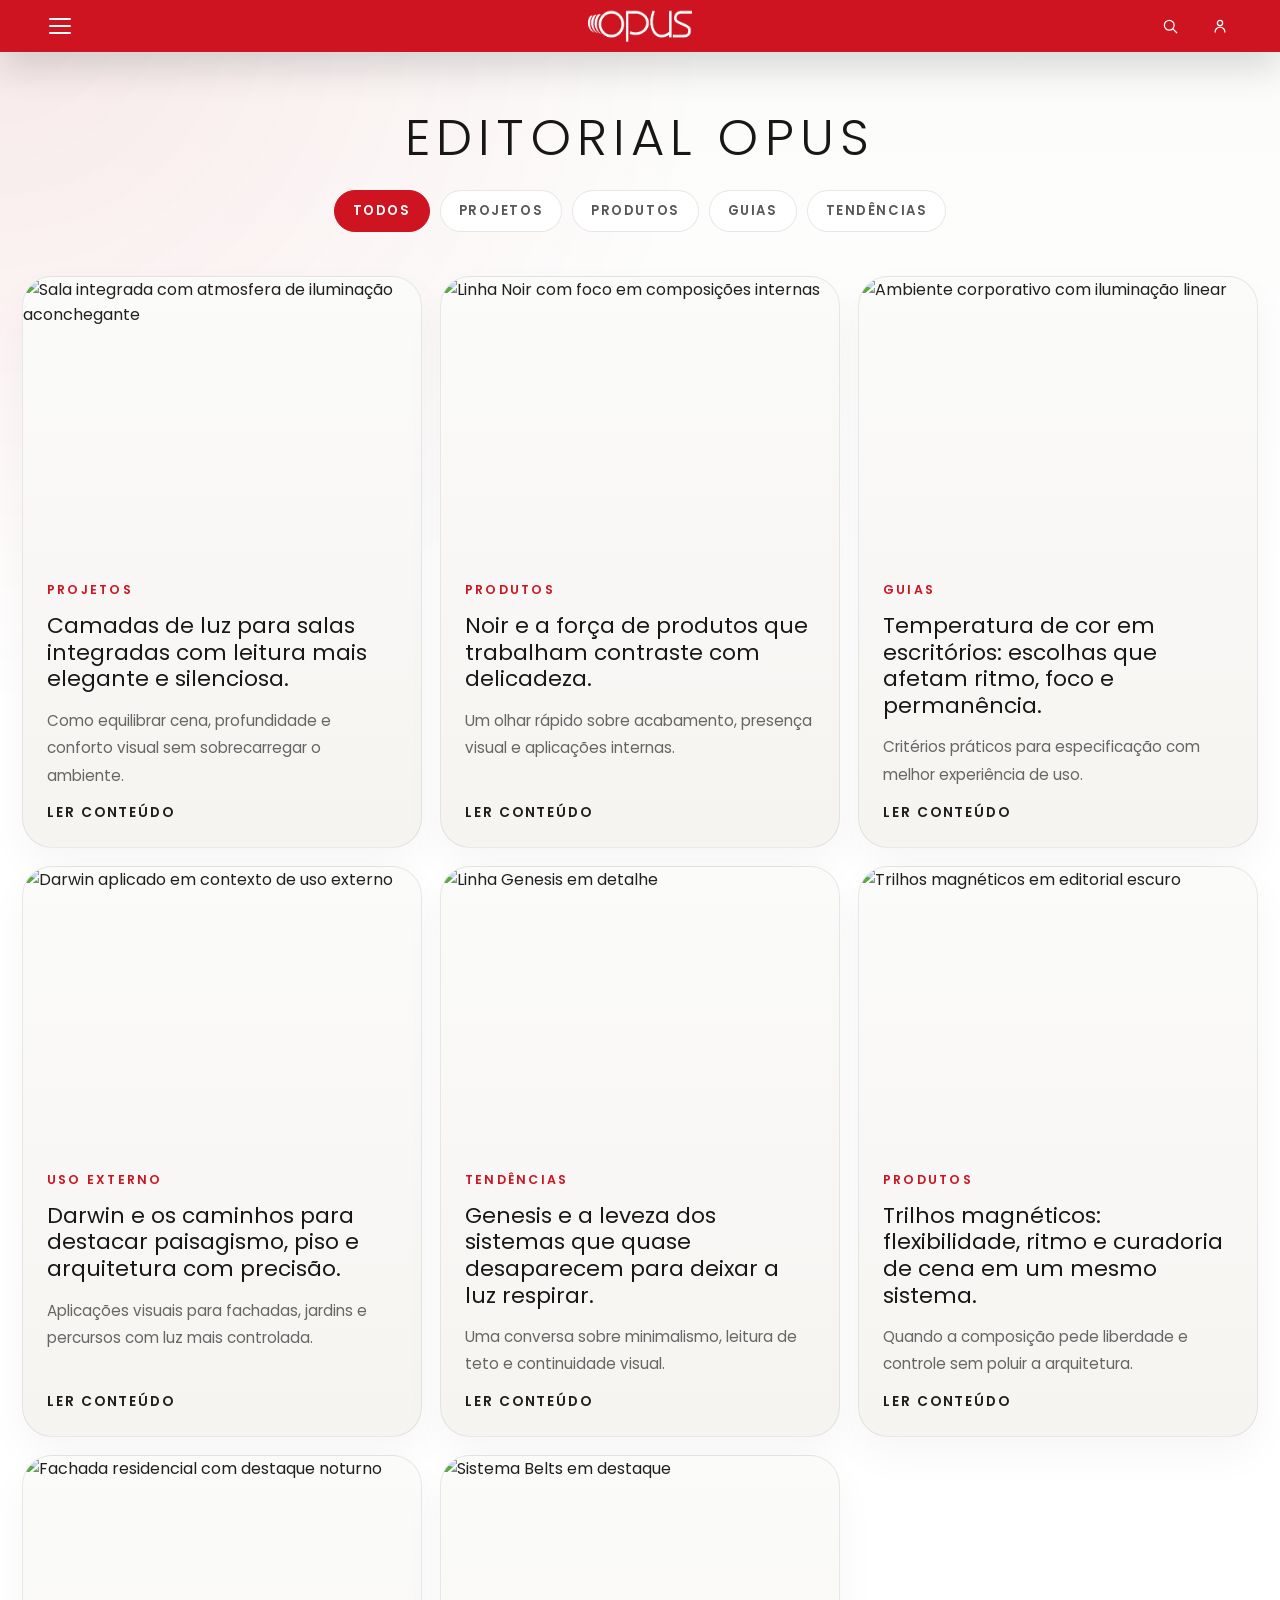
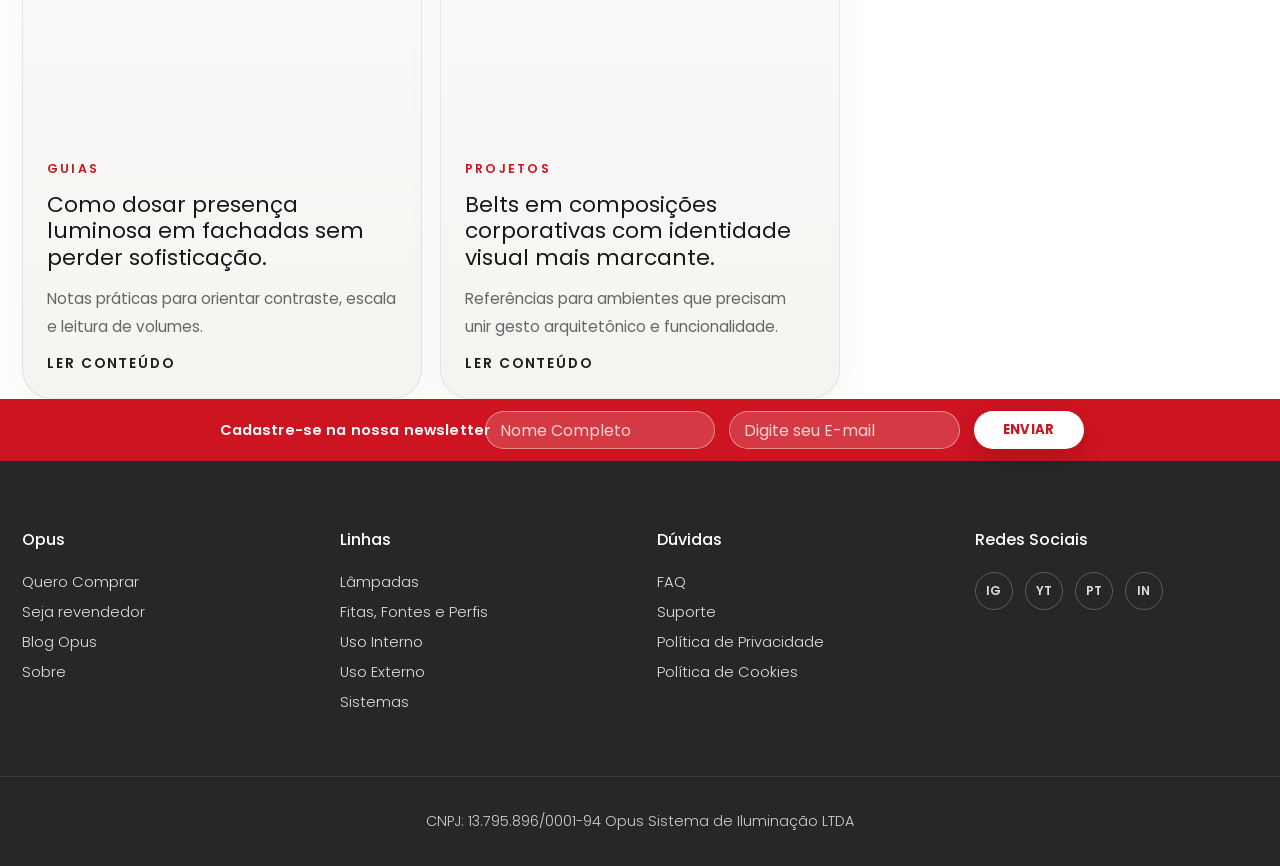
==== site opus/blog.html @ c966fdf8 "Add site opus blog gallery page" ====
<!DOCTYPE html>
<html lang="pt-BR">
<head>
  <meta charset="UTF-8">
  <meta name="viewport" content="width=device-width, initial-scale=1.0">
  <title>Opus LED | Blog Gallery</title>
  <meta
    name="description"
    content="Galeria editorial da Opus LED com conte&uacute;dos visuais sobre projetos, produtos, guias e tend&ecirc;ncias de ilumina&ccedil;&atilde;o."
  >
  <link rel="preconnect" href="https://fonts.googleapis.com">
  <link rel="preconnect" href="https://fonts.gstatic.com" crossorigin>
  <link
    href="https://fonts.googleapis.com/css2?family=Poppins:wght@300;400;500;600;700;800&display=swap"
    rel="stylesheet"
  >
  <link rel="stylesheet" href="./styles.css">
  <script
    defer
    src="https://cdn.jsdelivr.net/npm/gsap@3.12.5/dist/gsap.min.js"
  ></script>
  <script src="./script.js" defer></script>
</head>
<body id="top" class="page-blog page-nav-v7 page-brand-persistent">
  <div class="announce-bar">
    <p>E-commerce autorizados pela OPUS</p>
  </div>

  <header class="site-header">
    <div class="site-shell header-inner">
      <button
        class="menu-trigger"
        type="button"
        aria-controls="nav-overlay"
        aria-expanded="false"
        aria-label="Abrir menu"
        data-nav-open
      >
        <span></span>
        <span></span>
        <span></span>
      </button>

      <a class="brand" href="./index-v6.html" aria-label="Opus">
        <img src="./assets/logo-opus-white.png" alt="Opus" loading="eager">
      </a>

      <div class="header-actions" aria-label="A&ccedil;&otilde;es">
        <button class="icon-button" type="button" aria-label="Buscar">
          <svg viewBox="0 0 24 24" aria-hidden="true">
            <circle cx="11" cy="11" r="6.5"></circle>
            <path d="M16.2 16.2 21 21"></path>
          </svg>
        </button>
        <button class="icon-button" type="button" aria-label="Minha conta">
          <svg viewBox="0 0 24 24" aria-hidden="true">
            <circle cx="12" cy="8" r="3.5"></circle>
            <path d="M5.5 20a6.5 6.5 0 0 1 13 0"></path>
          </svg>
        </button>
      </div>
    </div>
  </header>

  <div class="nav-overlay" id="nav-overlay" data-nav-overlay aria-hidden="true">
    <button
      class="nav-overlay__backdrop"
      type="button"
      aria-label="Fechar menu"
      data-nav-close
    ></button>

    <div class="nav-overlay__shell">
      <section class="nav-overlay__panel" aria-label="Menu principal Opus">
        <div class="nav-overlay__left" data-nav-panel>
          <div class="nav-view nav-view--main is-active" data-nav-view="main">
            <button class="nav-control" type="button" aria-label="Fechar menu" data-nav-close>
              <svg viewBox="0 0 24 24" aria-hidden="true">
                <path d="M5 5 19 19"></path>
                <path d="M19 5 5 19"></path>
              </svg>
            </button>

            <button class="nav-overlay__brand" type="button" aria-label="Fechar menu" data-nav-close>
              <img src="./assets/logo-opus.png" alt="Opus" loading="lazy">
            </button>

            <div class="nav-lines" role="list">
              <button class="nav-line is-active" type="button" data-line="lampadas">
                <span class="nav-line__bullet"></span>
                <span class="nav-line__label">L&acirc;mpadas</span>
              </button>
              <button class="nav-line" type="button" data-line="interno">
                <span class="nav-line__bullet"></span>
                <span class="nav-line__label">Uso Interno</span>
              </button>
              <button class="nav-line" type="button" data-line="externo">
                <span class="nav-line__bullet"></span>
                <span class="nav-line__label">Uso Externo</span>
              </button>
              <button class="nav-line" type="button" data-line="fitas">
                <span class="nav-line__bullet"></span>
                <span class="nav-line__label">Fitas, Fontes e Perfis</span>
              </button>
              <button class="nav-line" type="button" data-line="sistemas">
                <span class="nav-line__bullet"></span>
                <span class="nav-line__label">Sistemas</span>
              </button>
            </div>

            <div class="nav-main-preview" data-nav-main-preview>
              <p class="nav-main-preview__eyebrow">Subcategorias</p>
              <h3 class="nav-main-preview__title" data-nav-main-title>L&acirc;mpadas</h3>
              <div class="nav-main-preview__items" data-nav-main-items></div>
            </div>

            <div class="nav-meta">
              <div class="nav-meta__group">
                <a href="./categoria.html">Quero Comprar</a>
                <div class="nav-meta__inline">
                  <a href="./categoria.html">Consumidor</a>
                  <a href="./categoria.html">Lojistas</a>
                  <a href="./index-v6.html">E-commerce</a>
                </div>
              </div>

              <div class="nav-meta__group">
                <a href="#footer">Sobre a Opus</a>
              </div>

              <div class="nav-meta__group">
                <a href="./blog.html">Blog Opus</a>
              </div>

              <div class="nav-meta__group">
                <a href="#newsletter">Suporte</a>
                <div class="nav-meta__inline">
                  <a href="#newsletter">SAC</a>
                  <a href="./faq.html">FAQ</a>
                </div>
              </div>
            </div>
          </div>

          <div
            class="nav-view nav-view--submenu"
            data-nav-view="submenu"
            aria-hidden="true"
          >
            <button
              class="nav-control nav-control--back"
              type="button"
              data-nav-back
              aria-label="Voltar ao menu principal"
            >
              <svg viewBox="0 0 24 24" aria-hidden="true">
                <path d="M15.5 4.5 8 12l7.5 7.5"></path>
              </svg>
            </button>

            <div class="nav-submenu">
              <h2 class="nav-submenu__title" data-submenu-title>L&acirc;mpadas</h2>
              <div class="nav-submenu__items" data-submenu-items></div>
            </div>
          </div>
        </div>

        <div class="nav-overlay__right">
          <div class="nav-preview">
            <img
              data-preview-image
              src="https://opusled.com.br/wp-content/uploads/2026/03/noir_desk.jpg"
              alt="Preview L&acirc;mpadas"
            >
            <div class="nav-preview__copy">
              <p data-preview-kicker>Linha em destaque</p>
              <h3 data-preview-title>L&acirc;mpadas</h3>
            </div>
          </div>
        </div>
      </section>
    </div>
  </div>

  <main class="blog-page">
    <section class="blog-library blog-library--solo" id="blog-galeria">
      <div class="site-shell">
        <div class="faq-section-heading faq-section-heading--center blog-library__header">
          <h1 class="blog-library__title">Editorial Opus</h1>
        </div>

        <div class="blog-filter-row">
          <div class="blog-filters" role="tablist" aria-label="Filtrar conte&uacute;dos do blog">
            <button class="blog-filter is-active" type="button" data-blog-filter="todos" aria-pressed="true">Todos</button>
            <button class="blog-filter" type="button" data-blog-filter="projetos" aria-pressed="false">Projetos</button>
            <button class="blog-filter" type="button" data-blog-filter="produtos" aria-pressed="false">Produtos</button>
            <button class="blog-filter" type="button" data-blog-filter="guias" aria-pressed="false">Guias</button>
            <button class="blog-filter" type="button" data-blog-filter="tendencias" aria-pressed="false">Tend&ecirc;ncias</button>
          </div>
        </div>

        <div class="blog-grid" data-blog-grid>
          <a
            class="blog-card"
            href="./conteudo-camadas-de-luz.html"
            data-blog-card
            data-blog-category="projetos,tendencias"
          >
            <figure class="blog-card__media">
              <img
                src="https://images.unsplash.com/photo-1505693416388-ac5ce068fe85?auto=format&fit=crop&w=1200&q=80"
                alt="Sala integrada com atmosfera de ilumina&ccedil;&atilde;o aconchegante"
                loading="lazy"
                decoding="async"
              >
            </figure>
            <div class="blog-card__body">
              <div class="blog-card__meta">
                <span>Projetos</span>
              </div>
              <h3>Camadas de luz para salas integradas com leitura mais elegante e silenciosa.</h3>
              <p>Como equilibrar cena, profundidade e conforto visual sem sobrecarregar o ambiente.</p>
              <span class="blog-card__linkline">Ler conte&uacute;do</span>
            </div>
          </a>

          <a
            class="blog-card"
            href="./produto.html"
            data-blog-card
            data-blog-category="produtos,guias"
          >
            <figure class="blog-card__media">
              <img
                src="https://opusled.com.br/wp-content/uploads/2026/03/noir_desk.jpg"
                alt="Linha Noir com foco em composi&ccedil;&otilde;es internas"
                loading="lazy"
                decoding="async"
              >
            </figure>
            <div class="blog-card__body">
              <div class="blog-card__meta">
                <span>Produtos</span>
              </div>
              <h3>Noir e a for&ccedil;a de produtos que trabalham contraste com delicadeza.</h3>
              <p>Um olhar r&aacute;pido sobre acabamento, presen&ccedil;a visual e aplica&ccedil;&otilde;es internas.</p>
              <span class="blog-card__linkline">Ler conte&uacute;do</span>
            </div>
          </a>

          <a
            class="blog-card"
            href="./faq.html"
            data-blog-card
            data-blog-category="guias,tendencias"
          >
            <figure class="blog-card__media">
              <img
                src="https://images.unsplash.com/photo-1497366754035-f200968a6e72?auto=format&fit=crop&w=1200&q=80"
                alt="Ambiente corporativo com ilumina&ccedil;&atilde;o linear"
                loading="lazy"
                decoding="async"
              >
            </figure>
            <div class="blog-card__body">
              <div class="blog-card__meta">
                <span>Guias</span>
              </div>
              <h3>Temperatura de cor em escrit&oacute;rios: escolhas que afetam ritmo, foco e perman&ecirc;ncia.</h3>
              <p>Crit&eacute;rios pr&aacute;ticos para especifica&ccedil;&atilde;o com melhor experi&ecirc;ncia de uso.</p>
              <span class="blog-card__linkline">Ler conte&uacute;do</span>
            </div>
          </a>

          <a
            class="blog-card"
            href="./categoria.html"
            data-blog-card
            data-blog-category="externo,projetos"
          >
            <figure class="blog-card__media">
              <img
                src="https://opusled.com.br/wp-content/uploads/2026/04/darwin_top_desk.jpg"
                alt="Darwin aplicado em contexto de uso externo"
                loading="lazy"
                decoding="async"
              >
            </figure>
            <div class="blog-card__body">
              <div class="blog-card__meta">
                <span>Uso Externo</span>
              </div>
              <h3>Darwin e os caminhos para destacar paisagismo, piso e arquitetura com precis&atilde;o.</h3>
              <p>Aplicações visuais para fachadas, jardins e percursos com luz mais controlada.</p>
              <span class="blog-card__linkline">Ler conte&uacute;do</span>
            </div>
          </a>

          <a
            class="blog-card"
            href="./categoria.html"
            data-blog-card
            data-blog-category="produtos,tendencias"
          >
            <figure class="blog-card__media">
              <img
                src="https://opusled.com.br/wp-content/uploads/2026/03/genesis_left.jpg"
                alt="Linha Genesis em detalhe"
                loading="lazy"
                decoding="async"
              >
            </figure>
            <div class="blog-card__body">
              <div class="blog-card__meta">
                <span>Tend&ecirc;ncias</span>
              </div>
              <h3>Genesis e a leveza dos sistemas que quase desaparecem para deixar a luz respirar.</h3>
              <p>Uma conversa sobre minimalismo, leitura de teto e continuidade visual.</p>
              <span class="blog-card__linkline">Ler conte&uacute;do</span>
            </div>
          </a>

          <a
            class="blog-card"
            href="./categoria.html"
            data-blog-card
            data-blog-category="produtos,guias"
          >
            <figure class="blog-card__media">
              <img
                src="https://opusled.com.br/wp-content/uploads/2026/04/Trilho_bn.png"
                alt="Trilhos magn&eacute;ticos em editorial escuro"
                loading="lazy"
                decoding="async"
              >
            </figure>
            <div class="blog-card__body">
              <div class="blog-card__meta">
                <span>Produtos</span>
              </div>
              <h3>Trilhos magn&eacute;ticos: flexibilidade, ritmo e curadoria de cena em um mesmo sistema.</h3>
              <p>Quando a composi&ccedil;&atilde;o pede liberdade e controle sem poluir a arquitetura.</p>
              <span class="blog-card__linkline">Ler conte&uacute;do</span>
            </div>
          </a>

          <a
            class="blog-card"
            href="./faq.html"
            data-blog-card
            data-blog-category="guias,externo"
          >
            <figure class="blog-card__media">
              <img
                src="https://images.unsplash.com/photo-1511818966892-d7d671e672a2?auto=format&fit=crop&w=1200&q=80"
                alt="Fachada residencial com destaque noturno"
                loading="lazy"
                decoding="async"
              >
            </figure>
            <div class="blog-card__body">
              <div class="blog-card__meta">
                <span>Guias</span>
              </div>
              <h3>Como dosar presen&ccedil;a luminosa em fachadas sem perder sofistica&ccedil;&atilde;o.</h3>
              <p>Notas pr&aacute;ticas para orientar contraste, escala e leitura de volumes.</p>
              <span class="blog-card__linkline">Ler conte&uacute;do</span>
            </div>
          </a>

          <a
            class="blog-card"
            href="./categoria.html"
            data-blog-card
            data-blog-category="produtos,projetos"
          >
            <figure class="blog-card__media">
              <img
                src="https://opusled.com.br/wp-content/uploads/2026/03/Belts_vertical.png"
                alt="Sistema Belts em destaque"
                loading="lazy"
                decoding="async"
              >
            </figure>
            <div class="blog-card__body">
              <div class="blog-card__meta">
                <span>Projetos</span>
              </div>
              <h3>Belts em composi&ccedil;&otilde;es corporativas com identidade visual mais marcante.</h3>
              <p>Refer&ecirc;ncias para ambientes que precisam unir gesto arquitet&ocirc;nico e funcionalidade.</p>
              <span class="blog-card__linkline">Ler conte&uacute;do</span>
            </div>
          </a>
        </div>
      </div>
    </section>
  </main>

  <section class="newsletter-bar" id="newsletter">
    <div class="site-shell newsletter-bar__inner">
      <p>Cadastre-se na nossa newsletter</p>

      <form class="newsletter-bar__form" data-newsletter-form>
        <input type="text" name="name" placeholder="Nome Completo" aria-label="Nome Completo">
        <input type="email" name="email" placeholder="Digite seu E-mail" aria-label="Digite seu E-mail">
        <button type="submit">Enviar</button>
      </form>

      <p class="form-feedback" data-form-feedback aria-live="polite"></p>
    </div>
  </section>

  <footer class="site-footer" id="footer">
    <div class="site-shell footer-grid">
      <section>
        <h2>Opus</h2>
        <a href="./categoria.html">Quero Comprar</a>
        <a href="./categoria.html">Seja revendedor</a>
        <a href="./blog.html">Blog Opus</a>
        <a href="./index-v6.html">Sobre</a>
      </section>

      <section>
        <h2>Linhas</h2>
        <a href="./categoria.html?filtro=lampadas">L&acirc;mpadas</a>
        <a href="./categoria.html?filtro=fitas">Fitas, Fontes e Perfis</a>
        <a href="./categoria.html?filtro=interno">Uso Interno</a>
        <a href="./categoria.html?filtro=externo">Uso Externo</a>
        <a href="./categoria.html?filtro=sistemas">Sistemas</a>
      </section>

      <section>
        <h2>D&uacute;vidas</h2>
        <a href="./faq.html">FAQ</a>
        <a href="#newsletter">Suporte</a>
        <a href="#newsletter">Pol&iacute;tica de Privacidade</a>
        <a href="#newsletter">Pol&iacute;tica de Cookies</a>
      </section>

      <section>
        <h2>Redes Sociais</h2>
        <div class="social-row">
          <a href="https://www.instagram.com/" target="_blank" rel="noreferrer">ig</a>
          <a href="https://www.youtube.com/" target="_blank" rel="noreferrer">yt</a>
          <a href="https://br.pinterest.com/" target="_blank" rel="noreferrer">pt</a>
          <a href="https://www.linkedin.com/" target="_blank" rel="noreferrer">in</a>
        </div>
      </section>
    </div>

    <div class="footer-bottom">
      <div class="site-shell">
        <p>CNPJ: 13.795.896/0001-94 Opus Sistema de Ilumina&ccedil;&atilde;o LTDA</p>
      </div>
    </div>
  </footer>

  <button class="back-to-top" type="button" data-back-to-top aria-label="Voltar ao topo">
    <svg viewBox="0 0 24 24" aria-hidden="true">
      <path d="M7 14 12 9l5 5"></path>
    </svg>
  </button>
</body>
</html>
---- site opus/styles.css ----
:root {
  --opus-red: #cd1420;
  --opus-red-rgb: 205, 20, 32;
  --opus-dark: #242e3d;
  --ink: #202020;
  --white: #ffffff;
  --line: #e8e8e8;
  --footer: #272727;
  --shadow: 0 12px 24px rgba(0, 0, 0, 0.08);
  --site-max: 1520px;
  --site-pad: 22px;
  --radius: 12px;
  --announce-height: 30px;
  --header-height: 78px;
}

*,
*::before,
*::after {
  box-sizing: border-box;
}

html {
  scroll-behavior: smooth;
  scroll-padding-top: calc(var(--announce-height) + var(--header-height) + 18px);
}

body {
  margin: 0;
  font-family: "Poppins", "Segoe UI", sans-serif;
  color: var(--ink);
  background: var(--white);
}

a {
  color: inherit;
  text-decoration: none;
}

button,
input {
  font: inherit;
}

button {
  cursor: pointer;
  border: 0;
  background: transparent;
}

img {
  max-width: 100%;
}

svg {
  display: block;
}

.site-shell {
  width: min(calc(100% - (var(--site-pad) * 2)), var(--site-max));
  margin-inline: auto;
}

.fullbleed,
.opus-fullbleed {
  position: relative;
  width: 100vw;
  max-width: 100vw;
  margin-left: calc(50% - 50vw);
  margin-right: calc(50% - 50vw);
}

.announce-bar {
  position: fixed;
  top: 0;
  left: 0;
  right: 0;
  z-index: 80;
  display: flex;
  align-items: center;
  justify-content: center;
  min-height: var(--announce-height);
  background: var(--opus-red);
  color: var(--white);
  text-align: center;
  font-size: 0.78rem;
  font-weight: 600;
}

.announce-bar p {
  margin: 0;
  padding: 4px 14px;
}

.site-header {
  position: fixed;
  top: var(--announce-height);
  left: 0;
  right: 0;
  z-index: 75;
  background: transparent;
  transition:
    opacity 220ms ease,
    transform 260ms ease,
    visibility 0ms linear 220ms;
}

body.nav-menu-open .site-header {
  opacity: 0;
  visibility: hidden;
  pointer-events: none;
  transform: translateY(-16px);
  transition-delay: 0ms, 0ms, 0ms;
}

html.nav-menu-open,
body.nav-menu-open {
  overflow: hidden;
  overscroll-behavior: none;
}

body.page-home.page-variant-v1,
body.page-home.page-variant-v2 {
  --announce-height: 0px;
}

body.page-home.page-variant-v1,
body.page-home.page-variant-v2,
body.page-home.page-variant-v4,
body.page-home.page-variant-v5 {
  --header-height: 66px;
}

body.page-home.page-variant-v6,
body.page-home.page-variant-v7 {
  --announce-height: 0px;
  --header-height: 52px;
}

body.page-home.page-variant-v3 {
  --announce-height: 0px;
}

body.page-home.page-variant-v4 {
  --announce-height: 0px;
}

body.page-home.page-variant-v5 {
  --announce-height: 0px;
}

body.page-home.page-variant-v6 {
  --announce-height: 0px;
}

body.page-home.page-variant-v1 .announce-bar,
body.page-home.page-variant-v2 .announce-bar,
body.page-home.page-variant-v3 .announce-bar,
body.page-home.page-variant-v4 .announce-bar,
body.page-home.page-variant-v5 .announce-bar,
body.page-home.page-variant-v6 .announce-bar,
body.page-home.page-variant-v7 .announce-bar {
  display: none;
}

body.page-home.page-variant-v1 .site-header,
body.page-home.page-variant-v5 .site-header,
body.page-home.page-variant-v6 .site-header,
body.page-home.page-variant-v7 .site-header {
  top: 0;
  background: var(--opus-red);
  border-bottom: 0;
  box-shadow: 0 16px 36px rgba(0, 0, 0, 0.14);
  backdrop-filter: none;
}

body.page-home.page-variant-v2 .site-header {
  top: 0;
  background: rgba(255, 255, 255, 0.96);
  border-bottom: 1px solid rgba(32, 32, 32, 0.08);
  box-shadow: 0 16px 36px rgba(0, 0, 0, 0.05);
  backdrop-filter: blur(16px);
}

body.page-home.page-variant-v3 .site-header {
  top: 0;
  isolation: isolate;
}

body.page-home.page-variant-v4 .site-header {
  top: 0;
  background: #111111;
  border-bottom: 0;
  box-shadow: 0 16px 36px rgba(0, 0, 0, 0.18);
  backdrop-filter: none;
}

body.page-home.page-variant-v3 .site-header::before {
  content: "";
  position: absolute;
  inset: 0;
  z-index: -1;
  background: linear-gradient(
    180deg,
    rgba(0, 0, 0, 0.34) 0%,
    rgba(0, 0, 0, 0.2) 52%,
    rgba(0, 0, 0, 0.06) 82%,
    rgba(0, 0, 0, 0) 100%
  );
  opacity: 1;
  pointer-events: none;
  transition: opacity 220ms ease, transform 260ms ease;
}

body.page-home.page-variant-v3.nav-logo-hidden .site-header::before {
  opacity: 0;
  transform: translateY(-14px);
}

body.page-home.page-variant-v1 main,
body.page-home.page-variant-v2 main,
body.page-home.page-variant-v4 main,
body.page-home.page-variant-v5 main,
body.page-home.page-variant-v6 main,
body.page-home.page-variant-v7 main {
  padding-top: var(--header-height);
}

body.page-home.page-variant-v1 .brand,
body.page-home.page-variant-v2 .brand,
body.page-home.page-variant-v1.nav-logo-hidden .brand,
body.page-home.page-variant-v2.nav-logo-hidden .brand,
body.page-home.page-variant-v4 .brand,
body.page-home.page-variant-v4.nav-logo-hidden .brand,
body.page-home.page-variant-v5 .brand,
body.page-home.page-variant-v5.nav-logo-hidden .brand,
body.page-home.page-variant-v6 .brand,
body.page-home.page-variant-v6.nav-logo-hidden .brand,
body.page-home.page-variant-v7 .brand,
body.page-home.page-variant-v7.nav-logo-hidden .brand {
  opacity: 1;
  visibility: visible;
  pointer-events: auto;
  transform: translate(-50%, -50%);
}

body.page-home.page-variant-v2 .menu-trigger,
body.page-home.page-variant-v2 .icon-button {
  background: transparent;
  color: #1f1f1f;
  backdrop-filter: none;
  box-shadow: none;
}

body.page-home.page-variant-v1 .menu-trigger,
body.page-home.page-variant-v1 .icon-button,
body.page-home.page-variant-v4 .menu-trigger,
body.page-home.page-variant-v4 .icon-button,
body.page-home.page-variant-v5 .menu-trigger,
body.page-home.page-variant-v5 .icon-button,
body.page-home.page-variant-v6 .menu-trigger,
body.page-home.page-variant-v6 .icon-button,
body.page-home.page-variant-v7 .menu-trigger,
body.page-home.page-variant-v7 .icon-button {
  background: transparent;
  color: #ffffff;
  backdrop-filter: none;
  box-shadow: none;
}

body.page-home.page-variant-v2 .menu-trigger span {
  background: #1f1f1f;
}

body.page-home.page-variant-v1 .menu-trigger span {
  background: #ffffff;
}

body.page-home.page-variant-v3 .menu-trigger span,
body.page-home.page-variant-v4 .menu-trigger span,
body.page-home.page-variant-v5 .menu-trigger span,
body.page-home.page-variant-v6 .menu-trigger span,
body.page-home.page-variant-v7 .menu-trigger span {
  background: #ffffff;
}

body.page-home.page-variant-v2 .menu-trigger:hover,
body.page-home.page-variant-v2 .menu-trigger:focus-visible,
body.page-home.page-variant-v2 .icon-button:hover,
body.page-home.page-variant-v2 .icon-button:focus-visible {
  background: rgba(var(--opus-red-rgb), 0.08);
  color: #1f1f1f;
}

body.page-home.page-variant-v1 .menu-trigger:hover,
body.page-home.page-variant-v1 .menu-trigger:focus-visible,
body.page-home.page-variant-v1 .icon-button:hover,
body.page-home.page-variant-v1 .icon-button:focus-visible,
body.page-home.page-variant-v4 .menu-trigger:hover,
body.page-home.page-variant-v4 .menu-trigger:focus-visible,
body.page-home.page-variant-v4 .icon-button:hover,
body.page-home.page-variant-v4 .icon-button:focus-visible,
body.page-home.page-variant-v5 .menu-trigger:hover,
body.page-home.page-variant-v5 .menu-trigger:focus-visible,
body.page-home.page-variant-v5 .icon-button:hover,
body.page-home.page-variant-v5 .icon-button:focus-visible,
body.page-home.page-variant-v6 .menu-trigger:hover,
body.page-home.page-variant-v6 .menu-trigger:focus-visible,
body.page-home.page-variant-v6 .icon-button:hover,
body.page-home.page-variant-v6 .icon-button:focus-visible,
body.page-home.page-variant-v7 .menu-trigger:hover,
body.page-home.page-variant-v7 .menu-trigger:focus-visible,
body.page-home.page-variant-v7 .icon-button:hover,
body.page-home.page-variant-v7 .icon-button:focus-visible {
  background: rgba(255, 255, 255, 0.14);
  color: #ffffff;
}

body.page-home.page-variant-v6 .brand img,
body.page-home.page-variant-v7 .brand img {
  width: 104px;
}

body.page-home.page-variant-v6 .menu-trigger,
body.page-home.page-variant-v6 .icon-button,
body.page-home.page-variant-v7 .menu-trigger,
body.page-home.page-variant-v7 .icon-button {
  width: 40px;
  height: 40px;
}

body.page-home.page-variant-v6 .nav-overlay__panel {
  grid-template-columns: minmax(270px, 23.4vw) minmax(0, 1fr);
}

body.page-home.page-variant-v6 .nav-overlay__brand,
body.page-home.page-variant-v6 .nav-lines,
body.page-home.page-variant-v6 .nav-meta,
body.page-home.page-variant-v6 .nav-submenu {
  transform: translateX(6px);
}

body.page-home.page-variant-v7 .nav-overlay__panel {
  grid-template-columns: 248px minmax(0, 1fr);
}

body.page-home.page-variant-v7 .nav-overlay__left {
  --nav-content-width: calc(100% - 28px);
}

body.page-home.page-variant-v7 .nav-control {
  margin-left: 18px;
}

body.page-home.page-variant-v7 .nav-overlay__brand {
  width: var(--nav-content-width);
  margin: 24px 0 32px 18px;
  transform: none;
}

body.page-home.page-variant-v7 .nav-lines {
  width: var(--nav-content-width);
  margin: 0 0 36px 18px;
}

body.page-home.page-variant-v7 .nav-meta {
  width: var(--nav-content-width);
  margin: 0 0 56px 18px;
}

body.page-home.page-variant-v7 .nav-submenu {
  width: var(--nav-content-width);
  margin: 38px 0 0 18px;
}

body.page-nav-v7 {
  --announce-height: 0px;
  --header-height: 52px;
}

body.page-nav-v7 .announce-bar {
  display: none;
}

body.page-nav-v7 .site-header {
  top: 0;
  background: var(--opus-red);
  border-bottom: 0;
  box-shadow: 0 16px 36px rgba(0, 0, 0, 0.14);
  backdrop-filter: none;
}

body.page-nav-v7 .brand,
body.page-nav-v7.nav-logo-hidden .brand {
  opacity: 1;
  visibility: visible;
  pointer-events: auto;
  transform: translate(-50%, -50%);
}

body.page-nav-v7 .brand img {
  width: 104px;
}

body.page-nav-v7 .menu-trigger,
body.page-nav-v7 .icon-button {
  width: 40px;
  height: 40px;
  background: transparent;
  color: #ffffff;
  backdrop-filter: none;
  box-shadow: none;
}

body.page-nav-v7 .menu-trigger span {
  background: #ffffff;
}

body.page-nav-v7 .menu-trigger:hover,
body.page-nav-v7 .menu-trigger:focus-visible,
body.page-nav-v7 .icon-button:hover,
body.page-nav-v7 .icon-button:focus-visible {
  background: rgba(255, 255, 255, 0.14);
  color: #ffffff;
}

body.page-home.page-variant-v1 .nav-overlay__left,
body.page-home.page-variant-v1 .nav-view {
  --nav-scrollbar-thumb: rgba(255, 255, 255, 0.94);
  --nav-scrollbar-track: rgba(255, 255, 255, 0.16);
  background: rgba(var(--opus-red-rgb), 0.98);
}

body.page-home.page-variant-v1 .nav-control,
body.page-home.page-variant-v1 .nav-overlay__brand,
body.page-home.page-variant-v1 .nav-submenu__title,
body.page-home.page-variant-v1 .nav-meta__group > a {
  color: #ffffff;
}

body.page-home.page-variant-v1 .nav-line,
body.page-home.page-variant-v1 .nav-line-accordion__link,
body.page-home.page-variant-v1 .nav-meta__inline a,
body.page-home.page-variant-v1 .nav-submenu__link {
  color: rgba(255, 255, 255, 0.74);
}

body.page-home.page-variant-v1 .nav-line__bullet,
body.page-home.page-variant-v1 .nav-submenu__link::before {
  background: #ffffff;
}

body.page-home.page-variant-v1 .nav-line:hover,
body.page-home.page-variant-v1 .nav-line:focus-visible,
body.page-home.page-variant-v1 .nav-line.is-active,
body.page-home.page-variant-v1 .nav-line-accordion__link:hover,
body.page-home.page-variant-v1 .nav-line-accordion__link:focus-visible,
body.page-home.page-variant-v1 .nav-meta__inline a:hover,
body.page-home.page-variant-v1 .nav-meta__inline a:focus-visible,
body.page-home.page-variant-v1 .nav-submenu__link:hover,
body.page-home.page-variant-v1 .nav-submenu__link:focus-visible {
  color: #ffffff;
}

body.page-home.page-variant-v1 .nav-line-accordion__link:hover,
body.page-home.page-variant-v1 .nav-line-accordion__link:focus-visible {
  text-decoration-color: #ffffff;
}

body.page-home.page-variant-v4 .nav-overlay__left,
body.page-home.page-variant-v4 .nav-view,
body.page-home.page-variant-v5 .nav-overlay__left,
body.page-home.page-variant-v5 .nav-view {
  --nav-scrollbar-thumb: rgba(255, 255, 255, 0.92);
  --nav-scrollbar-track: rgba(255, 255, 255, 0.12);
  background: rgba(17, 17, 17, 0.98);
}

body.page-home.page-variant-v4 .nav-control,
body.page-home.page-variant-v4 .nav-overlay__brand,
body.page-home.page-variant-v4 .nav-line,
body.page-home.page-variant-v4 .nav-submenu__title,
body.page-home.page-variant-v4 .nav-meta__group > a,
body.page-home.page-variant-v5 .nav-control,
body.page-home.page-variant-v5 .nav-overlay__brand,
body.page-home.page-variant-v5 .nav-line,
body.page-home.page-variant-v5 .nav-submenu__title,
body.page-home.page-variant-v5 .nav-meta__group > a {
  color: #ffffff;
}

body.page-home.page-variant-v4 .nav-line,
body.page-home.page-variant-v5 .nav-line {
  color: rgba(255, 255, 255, 0.72);
}

body.page-home.page-variant-v4 .nav-line:hover,
body.page-home.page-variant-v4 .nav-line:focus-visible,
body.page-home.page-variant-v4 .nav-line.is-active,
body.page-home.page-variant-v5 .nav-line:hover,
body.page-home.page-variant-v5 .nav-line:focus-visible,
body.page-home.page-variant-v5 .nav-line.is-active {
  color: #ffffff;
}

body.page-home.page-variant-v4 .nav-line-accordion__link,
body.page-home.page-variant-v4 .nav-meta__inline a,
body.page-home.page-variant-v4 .nav-submenu__link,
body.page-home.page-variant-v5 .nav-line-accordion__link,
body.page-home.page-variant-v5 .nav-meta__inline a,
body.page-home.page-variant-v5 .nav-submenu__link {
  color: rgba(255, 255, 255, 0.72);
}

body.page-home.page-variant-v4 .nav-line-accordion__link:hover,
body.page-home.page-variant-v4 .nav-line-accordion__link:focus-visible,
body.page-home.page-variant-v4 .nav-meta__inline a:hover,
body.page-home.page-variant-v4 .nav-meta__inline a:focus-visible,
body.page-home.page-variant-v4 .nav-submenu__link:hover,
body.page-home.page-variant-v4 .nav-submenu__link:focus-visible,
body.page-home.page-variant-v5 .nav-line-accordion__link:hover,
body.page-home.page-variant-v5 .nav-line-accordion__link:focus-visible,
body.page-home.page-variant-v5 .nav-meta__inline a:hover,
body.page-home.page-variant-v5 .nav-meta__inline a:focus-visible,
body.page-home.page-variant-v5 .nav-submenu__link:hover,
body.page-home.page-variant-v5 .nav-submenu__link:focus-visible {
  color: #ffffff;
}

.site-header .site-shell {
  width: 100%;
  max-width: none;
  padding-inline: 40px;
}

.header-inner {
  position: relative;
  display: flex;
  justify-content: center;
  align-items: center;
  min-height: var(--header-height);
}

.menu-trigger,
.brand,
.header-actions {
  position: relative;
  z-index: 2;
}

.brand {
  position: absolute;
  left: 50%;
  top: 50%;
  transform: translate(-50%, -50%);
  transition:
    opacity 220ms ease,
    transform 260ms ease,
    visibility 0ms linear 220ms;
}

.brand img {
  display: block;
  width: 134px;
  height: auto;
}

body.nav-logo-hidden .brand {
  opacity: 0;
  visibility: hidden;
  pointer-events: none;
  transform: translate(-50%, calc(-50% - 14px));
  transition-delay: 0ms, 0ms, 0ms;
}

.header-actions {
  position: absolute;
  right: 40px;
  top: 50%;
  transform: translateY(-50%);
  display: flex;
  gap: 10px;
}

.icon-button {
  display: grid;
  place-items: center;
  width: 44px;
  height: 44px;
  border-radius: 50%;
  background: rgba(var(--opus-red-rgb), 0.92);
  color: #ffffff;
  backdrop-filter: blur(10px);
  transition: background-color 220ms ease, transform 220ms ease;
}

.icon-button svg {
  width: 18px;
  height: 18px;
  fill: none;
  stroke: currentColor;
  stroke-width: 1.7;
  stroke-linecap: round;
  stroke-linejoin: round;
}

.menu-trigger {
  position: absolute;
  left: 40px;
  top: 50%;
  transform: translateY(-50%);
  display: inline-flex;
  flex-direction: column;
  align-items: center;
  justify-content: center;
  gap: 5px;
  width: 48px;
  height: 48px;
  padding: 0;
  border-radius: 50%;
  background: rgba(var(--opus-red-rgb), 0.92);
  pointer-events: auto;
  transition: background-color 220ms ease, transform 220ms ease;
}

.menu-trigger span {
  width: 22px;
  height: 2px;
  border-radius: 999px;
  background: #ffffff;
  transition: transform 220ms ease, opacity 220ms ease, width 220ms ease;
}

.menu-trigger:hover span,
.menu-trigger:focus-visible span {
  width: 26px;
}

.menu-trigger:hover,
.menu-trigger:focus-visible {
  background: var(--opus-red);
  transform: translateY(-50%) scale(1.02);
}

.icon-button:hover,
.icon-button:focus-visible {
  background: var(--opus-red);
  transform: scale(1.02);
}

.nav-overlay {
  position: fixed;
  inset: var(--announce-height) 0 0;
  z-index: 60;
  opacity: 0;
  pointer-events: none;
  transition: opacity 320ms ease;
}

.nav-overlay:target,
.nav-overlay.is-open {
  opacity: 1;
  pointer-events: auto;
}

.nav-overlay__backdrop {
  position: absolute;
  inset: 0;
  z-index: 0;
  background: rgba(20, 20, 20, 0.18);
  opacity: 0;
  transition: opacity 320ms ease;
}

.nav-overlay:target .nav-overlay__backdrop,
.nav-overlay.is-open .nav-overlay__backdrop {
  opacity: 1;
}

.nav-overlay__shell {
  position: relative;
  height: 100%;
  z-index: 1;
}

.nav-overlay__panel {
  display: grid;
  width: 100%;
  grid-template-columns: minmax(292px, 27vw) minmax(0, 1fr);
  column-gap: 0;
  height: 100%;
  transform: translateX(-32px);
  opacity: 0;
  transition:
    transform 420ms cubic-bezier(0.22, 1, 0.36, 1),
    opacity 320ms ease;
}

.nav-overlay:target .nav-overlay__panel,
.nav-overlay.is-open .nav-overlay__panel {
  transform: translateX(0);
  opacity: 1;
}

.nav-overlay:target .nav-view,
.nav-overlay.is-open .nav-view {
  overflow-y: hidden;
}

.nav-overlay__left {
  --nav-content-width: min(278px, calc(100% - 52px));
  position: relative;
  overflow: hidden;
  background: rgba(250, 250, 250, 0.98);
  box-shadow: 14px 0 40px rgba(0, 0, 0, 0.08);
}

.nav-overlay__right {
  position: relative;
  overflow: hidden;
  background: #1b1b1b;
}

.nav-view {
  --nav-scrollbar-thumb: rgba(18, 18, 18, 0.86);
  --nav-scrollbar-track: rgba(18, 18, 18, 0.08);
  position: absolute;
  inset: 0;
  display: flex;
  flex-direction: column;
  overflow-y: auto;
  background: rgba(250, 250, 250, 0.98);
  -ms-overflow-style: none;
  scrollbar-width: none;
  transition:
    opacity 300ms ease,
    transform 420ms cubic-bezier(0.22, 1, 0.36, 1),
    visibility 0ms linear 300ms;
}

.nav-view::-webkit-scrollbar {
  display: none;
  width: 0;
  height: 0;
}

.nav-view--main {
  opacity: 1;
  visibility: visible;
  transform: translateX(0);
}

.nav-view--submenu {
  opacity: 0;
  visibility: hidden;
  transform: translateX(56px);
  pointer-events: none;
}

.nav-overlay__left.is-submenu-open .nav-view--main {
  opacity: 0;
  visibility: hidden;
  transform: translateX(-44px);
  pointer-events: none;
  transition-delay: 0ms, 0ms, 0ms;
}

.nav-overlay__left.is-submenu-open .nav-view--submenu {
  opacity: 1;
  visibility: visible;
  transform: translateX(0);
  pointer-events: auto;
  transition-delay: 70ms, 70ms, 0ms;
}

.nav-control {
  display: inline-flex;
  align-items: center;
  justify-content: center;
  width: 34px;
  height: 34px;
  margin: 30px 0 0 24px;
  color: #171717;
}

.nav-control--back {
  margin-left: 18px;
}

.nav-control svg {
  width: 24px;
  height: 24px;
  fill: none;
  stroke: currentColor;
  stroke-width: 1.8;
  stroke-linecap: round;
  stroke-linejoin: round;
}

.nav-overlay__brand {
  display: flex;
  align-items: center;
  width: var(--nav-content-width);
  margin: 30px auto 36px;
  transform: translateX(-6px);
}

.nav-overlay__brand img {
  display: block;
  width: 116px;
  height: auto;
}

.nav-lines {
  display: grid;
  gap: 6px;
  width: var(--nav-content-width);
  margin: 0 auto 36px;
}

.nav-line {
  position: relative;
  display: flex;
  align-items: center;
  width: 100%;
  padding: 1px 0;
  border: 0;
  background: transparent;
  color: #8f8f8f;
  text-align: left;
  font-size: clamp(1.1rem, 0.62vw + 0.9rem, 1.45rem);
  font-weight: 300;
  letter-spacing: -0.03em;
  transition: color 220ms ease, transform 280ms ease;
}

.nav-line__bullet {
  position: absolute;
  left: -18px;
  top: 50%;
  width: 9px;
  height: 9px;
  border-radius: 50%;
  background: var(--opus-red);
  opacity: 0;
  transform: translateY(-50%) scale(0.35);
  transition: opacity 220ms ease, transform 280ms ease;
}

.nav-line:hover,
.nav-line:focus-visible,
.nav-line.is-active {
  color: #191919;
  transform: translateX(4px);
}

.nav-line--link {
  width: 100%;
}

.nav-line:hover .nav-line__bullet,
.nav-line:focus-visible .nav-line__bullet,
.nav-line.is-active .nav-line__bullet {
  opacity: 1;
  transform: translateY(-50%) scale(1);
}

.nav-main-preview {
  display: none;
}

.nav-line-accordion {
  grid-column: 1 / -1;
  overflow: hidden;
  max-height: 0;
  margin: 0;
  opacity: 0;
  pointer-events: none;
  transition:
    max-height 420ms cubic-bezier(0.22, 1, 0.36, 1),
    opacity 220ms ease,
    margin 420ms cubic-bezier(0.22, 1, 0.36, 1);
}

.nav-line-accordion.is-open {
  margin: 0 0 8px;
  opacity: 1;
  pointer-events: auto;
}

.nav-line-accordion__inner {
  padding: 0 0 4px 18px;
}

.nav-line-accordion__items {
  display: grid;
  grid-template-columns: 1fr;
  gap: 7px;
}

.nav-line-accordion__link {
  display: block;
  width: fit-content;
  padding: 0 0 2px;
  border: 0;
  background: transparent;
  color: #8b8b8b;
  font-size: 0.97rem;
  font-weight: 300;
  line-height: 1.28;
  text-align: left;
  text-decoration-line: underline;
  text-decoration-color: transparent;
  text-decoration-thickness: 1px;
  text-underline-offset: 0.28em;
  transition: color 220ms ease, text-decoration-color 220ms ease;
}

a.nav-line-accordion__link:hover,
button.nav-line-accordion__link:hover,
a.nav-line-accordion__link:focus-visible,
button.nav-line-accordion__link:focus-visible {
  color: #232323;
  text-decoration-color: var(--opus-red);
}

.nav-line-accordion__link.is-featured {
  color: #5f5f5f;
}

.nav-meta {
  display: grid;
  gap: 18px;
  width: var(--nav-content-width);
  margin: 0 auto 60px;
  padding-top: 0;
}

.nav-meta__group > a {
  color: #5d5d5d;
  font-size: 1.22rem;
  font-weight: 400;
  line-height: 1.2;
}

.nav-meta__inline {
  display: grid;
  justify-items: start;
  gap: 9px;
  margin-top: 10px;
}

.nav-meta__inline a {
  color: #a0a0a0;
  font-size: 0.97rem;
  font-weight: 300;
  line-height: 1.28;
  transition: color 220ms ease, transform 220ms ease;
}

.nav-meta__inline a:hover,
.nav-meta__inline a:focus-visible {
  color: #202020;
  transform: translateX(4px);
}

.nav-submenu {
  width: var(--nav-content-width);
  margin: 44px auto 0;
  padding: 0 0 56px;
}

.nav-submenu__title {
  margin: 0;
  color: #6f6f6f;
  font-size: clamp(2.15rem, 2.2vw, 2.95rem);
  font-weight: 300;
  letter-spacing: -0.04em;
  line-height: 1.02;
}

.nav-submenu__items {
  display: grid;
  gap: 14px;
  margin-top: 28px;
}

.nav-submenu__link {
  position: relative;
  padding: 0;
  padding-left: 18px;
  border: 0;
  background: transparent;
  color: #7f7f7f;
  text-align: left;
  font-size: clamp(1.15rem, 0.58vw + 0.7rem, 1.4rem);
  font-weight: 300;
  letter-spacing: -0.03em;
  line-height: 1.15;
  transition: color 220ms ease, transform 260ms ease;
}

.nav-submenu__link::before {
  content: "";
  position: absolute;
  left: 0;
  top: 50%;
  width: 8px;
  height: 8px;
  margin-top: -4px;
  border-radius: 50%;
  background: var(--opus-red);
  opacity: 0;
  transform: scale(0.4);
  transition: opacity 220ms ease, transform 260ms ease;
}

.nav-submenu__link:hover,
.nav-submenu__link:focus-visible {
  color: #282828;
  transform: translateX(5px);
}

.nav-submenu__link:hover::before,
.nav-submenu__link:focus-visible::before {
  opacity: 1;
  transform: scale(1);
}

.nav-preview {
  position: relative;
  width: 100%;
  height: 100%;
  overflow: hidden;
}

.nav-preview::after {
  content: "";
  position: absolute;
  inset: 0;
  background:
    linear-gradient(180deg, rgba(0, 0, 0, 0.02), rgba(0, 0, 0, 0.18)),
    linear-gradient(90deg, rgba(0, 0, 0, 0.08), transparent 24%);
}

.nav-preview img {
  width: 100%;
  height: 100%;
  object-fit: cover;
  object-position: center;
  transition: opacity 320ms ease, transform 620ms ease;
}

.nav-preview.is-changing img {
  opacity: 0.36;
  transform: scale(1.04);
}

.nav-preview__copy {
  position: absolute;
  left: 48px;
  bottom: 42px;
  z-index: 2;
  color: #ffffff;
}

.nav-preview__copy p {
  margin: 0 0 8px;
  font-size: 0.82rem;
  font-weight: 500;
  letter-spacing: 0.08em;
  text-transform: uppercase;
}

.nav-preview__copy h3 {
  margin: 0;
  font-size: clamp(2rem, 2.2vw, 3rem);
  font-weight: 300;
  letter-spacing: 0.02em;
}

.hero-banners {
  overflow-x: clip;
  display: grid;
  width: 100vw;
  background: transparent;
  grid-template-columns: 1fr 1fr;
  grid-template-areas:
    "top top"
    "midL midR"
    "bottom bottom";
  align-items: start;
}

.banner-top {
  grid-area: top;
}

.banner-mid-left {
  grid-area: midL;
}

.banner-mid-right {
  grid-area: midR;
}

.banner-bottom {
  grid-area: bottom;
}

.banner {
  position: relative;
  display: block;
  overflow: hidden;
  background: #ffffff;
  line-height: 0;
}

.banner picture {
  display: block;
  width: 100%;
}

.banner img {
  display: block;
  width: 100%;
  height: auto;
  transform: translateZ(0);
}

@media (min-width: 1025px) {
  .hero-banners {
    padding: 0;
    gap: 0;
  }

  .hero-banners .banner-top {
    max-height: 1350px;
    overflow: hidden;
  }
}

@media (max-width: 1024px) {
  .hero-banners {
    padding: 20px;
    gap: 12px;
  }
}

@media (max-width: 768px) {
  .hero-banners {
    grid-template-columns: 1fr;
    grid-template-areas:
      "top"
      "midL"
      "midR"
      "bottom";
    padding: 12px;
    gap: 8px;
  }
}

.scroll-indicator {
  position: absolute;
  left: 50%;
  bottom: 18px;
  transform: translateX(-50%);
  z-index: 5;
  opacity: 0;
  visibility: hidden;
  pointer-events: none;
  transition: opacity 0.25s ease, visibility 0.25s ease;
}

body.show-top-indicator #hero-banners .scroll-indicator {
  opacity: 1;
  visibility: visible;
}

@media (max-width: 1024px) {
  .scroll-indicator {
    display: none !important;
  }
}

.scroll-indicator .mouse {
  display: block;
  width: 26px;
  height: 40px;
  margin: 0 auto 4px;
  border: 2px solid rgba(255, 255, 255, 0.92);
  border-radius: 18px;
}

.scroll-indicator .wheel {
  display: block;
  width: 4px;
  height: 8px;
  margin: 1px auto 0;
  border-radius: 4px;
  background: rgba(255, 255, 255, 0.96);
  animation: wheelMove 1.35s ease-in-out infinite;
}

.scroll-indicator .chev {
  display: block;
  width: 10px;
  height: 10px;
  margin: 0 auto;
  border-right: 2px solid rgba(255, 255, 255, 0.92);
  border-bottom: 2px solid rgba(255, 255, 255, 0.92);
  transform: rotate(45deg);
  animation: chevDown 1.2s ease-in-out infinite;
}

.scroll-indicator .chev2 {
  margin-top: 2px;
  opacity: 0.75;
  animation-delay: 0.15s;
}

@keyframes wheelMove {
  0% { transform: translateY(0); opacity: 1; }
  60% { transform: translateY(10px); opacity: 0.35; }
  100% { transform: translateY(0); opacity: 1; }
}

@keyframes chevDown {
  0% { transform: rotate(45deg) translateY(0); opacity: 0.2; }
  40% { transform: rotate(45deg) translateY(4px); opacity: 1; }
  80% { transform: rotate(45deg) translateY(8px); opacity: 0.2; }
  100% { transform: rotate(45deg) translateY(8px); opacity: 0.2; }
}

.opus-destaques {
  --container-max: 1380px;
  --container-pad: 16px;
  position: relative;
  padding: 8px 0 18px;
}

.opus-container {
  max-width: var(--container-max);
  margin: 0 auto;
  padding: 0 var(--container-pad);
}

.opus-title {
  margin: 0 0 42px;
  color: var(--opus-dark);
  font-size: clamp(16px, 1vw + 20px, 40px);
  font-weight: 300;
  letter-spacing: 0.02em;
  line-height: 1.2;
  text-align: center;
}

.opus-swiper {
  overflow: hidden;
  padding: 6px 0;
}

.opus-swiper .swiper-wrapper {
  align-items: stretch;
}

.opus-card {
  position: relative;
  display: block;
  height: 100%;
  overflow: hidden;
  border-radius: var(--radius);
  background: #f1f1f1;
  color: inherit;
  transition: transform 0.25s ease, box-shadow 0.25s ease;
}

.opus-card:hover,
.opus-card:focus-visible {
  transform: translateY(-2px);
  box-shadow: var(--shadow);
}

.card-media {
  position: absolute;
  inset: 0;
  margin: 0;
  overflow: hidden;
}

.card-media img {
  display: block;
  width: 100%;
  height: 100%;
  object-fit: cover;
  object-position: center;
}

@media (min-width: 1024px) {
  .opus-swiper .swiper-slide {
    height: 558px !important;
  }
}

@media (min-width: 769px) and (max-width: 1023px) {
  .opus-swiper .swiper-slide {
    height: calc(42vw * 1.33) !important;
  }
}

@media (max-width: 768px) {
  .opus-swiper .swiper-slide {
    height: calc(78vw * 1.33) !important;
  }
}

.opus-pagination {
  position: static !important;
  display: flex;
  justify-content: center;
  align-items: center;
  gap: 10px;
  margin-top: 18px;
  padding-bottom: 6px;
}

.opus-pagination .swiper-pagination-bullet {
  width: 10px;
  height: 10px;
  margin: 0 !important;
  border-radius: 999px;
  background: rgba(36, 46, 61, 0.35);
  opacity: 1;
  transition: width 0.25s ease, background-color 0.25s ease;
}

.opus-pagination .swiper-pagination-bullet-active {
  width: 54px;
  background: var(--opus-red);
}

.line-options-section {
  padding: 18px 0 16px;
  background: #fff;
}

.line-options-section .site-shell {
  width: min(100%, 1240px);
}

.line-options-swiper {
  overflow: hidden;
}

.line-options-swiper .swiper-wrapper {
  align-items: center;
}

.line-options-swiper .swiper-slide {
  width: auto;
  height: auto;
}

.line-option {
  display: inline-flex;
  align-items: center;
  justify-content: center;
  min-height: 42px;
  color: #1d1d1d;
  font-size: clamp(1rem, 0.55vw + 0.92rem, 1.35rem);
  font-weight: 400;
  letter-spacing: 0.02em;
  text-decoration: none;
  transition: color 220ms ease;
}

.line-option:hover,
.line-option:focus-visible {
  color: var(--opus-red);
}

.projects-showcase {
  padding: 44px 0 52px;
  background: #fff;
}

.projects-showcase .site-shell {
  width: min(100%, 1240px);
}

.projects-showcase__head {
  display: flex;
  align-items: baseline;
  justify-content: space-between;
  gap: 20px;
  margin-bottom: 24px;
}

.projects-showcase__head h2 {
  margin: 0;
  color: #171717;
  font-size: clamp(1.95rem, 1.4vw + 1.4rem, 2.75rem);
  font-weight: 300;
  letter-spacing: 0.02em;
  line-height: 1.08;
  text-transform: none;
}

.projects-showcase__head a {
  color: #202020;
  font-size: 0.96rem;
  font-weight: 500;
  text-decoration: none;
  text-decoration-color: rgba(var(--opus-red-rgb), 0.82);
  text-underline-offset: 0.22em;
  transition: color 220ms ease, text-decoration-color 220ms ease;
}

.projects-showcase__head a:hover,
.projects-showcase__head a:focus-visible {
  color: #111;
  text-decoration: underline;
  text-decoration-color: var(--opus-red);
}

.projects-swiper {
  overflow: hidden;
  padding-bottom: 10px;
}

.projects-swiper .swiper-wrapper {
  align-items: stretch;
}

.projects-swiper .swiper-slide {
  height: auto;
}

.project-card {
  display: grid;
  grid-template-rows: auto 1fr;
  min-height: 100%;
  background: #fff;
  border: 1px solid rgba(23, 23, 23, 0.12);
  color: #111;
  overflow: hidden;
  text-decoration: none;
  transition: background-color 240ms ease, border-color 240ms ease, color 240ms ease;
}

.project-card__media {
  margin: 0;
  padding: 0;
  aspect-ratio: 1.08 / 0.92;
  overflow: hidden;
}

.project-card__media img {
  display: block;
  width: 100%;
  height: 100%;
  object-fit: cover;
  filter: none;
  transition: none;
}

.project-card__body {
  display: grid;
  gap: 12px;
  padding: 18px 20px 24px;
}

.project-card__topline {
  display: flex;
  align-items: center;
  justify-content: space-between;
  color: var(--opus-red);
  font-size: 0.88rem;
  font-weight: 600;
  letter-spacing: 0.04em;
  transition: color 240ms ease;
}

.project-card__arrow {
  font-size: 0;
  line-height: 1;
}

.project-card__arrow::before {
  content: "\2192";
  font-size: 1.35rem;
  font-weight: 400;
}

.project-card h3 {
  margin: 0;
  color: #0f1115;
  font-size: clamp(1.5rem, 1.2vw + 1rem, 2.2rem);
  font-weight: 700;
  letter-spacing: 0.03em;
  line-height: 1;
  text-transform: uppercase;
  transition: color 240ms ease;
}

.project-card p {
  margin: 0;
  color: #535862;
  font-size: 0.98rem;
  line-height: 1.7;
  transition: color 240ms ease;
}

.project-card:hover,
.project-card:focus-visible {
  background: var(--opus-red);
  border-color: var(--opus-red);
}

.project-card:hover .project-card__topline,
.project-card:focus-visible .project-card__topline,
.project-card:hover h3,
.project-card:focus-visible h3,
.project-card:hover p,
.project-card:focus-visible p {
  color: #fff;
}

.projects-pagination {
  display: none;
  position: static !important;
  justify-content: center;
  align-items: center;
  gap: 8px;
  margin-top: 18px;
}

.projects-pagination .swiper-pagination-bullet {
  width: 9px;
  height: 9px;
  margin: 0 !important;
  border-radius: 999px;
  background: rgba(32, 32, 32, 0.24);
  opacity: 1;
  transition: width 220ms ease, background-color 220ms ease;
}

.projects-pagination .swiper-pagination-bullet-active {
  width: 38px;
  background: var(--opus-red);
}

.catalog-banner {
  padding: 0;
}

.catalog-banner__link {
  display: block;
  width: 100%;
  line-height: 0;
}

.catalog-banner__link img {
  display: block;
  width: 100%;
  height: auto;
}

.category-page {
  padding-top: calc(var(--announce-height) + var(--header-height));
}

.category-hero {
  display: flex;
  align-items: center;
  min-height: 420px;
  padding: 58px 0;
  background:
    radial-gradient(circle at top left, rgba(255, 255, 255, 0.18), transparent 28%),
    #c6c4c5;
}

.category-hero__inner {
  max-width: 1120px;
  text-align: center;
}

.category-hero__eyebrow {
  margin: 0 0 10px;
  color: var(--opus-red);
  font-size: 0.92rem;
  font-weight: 600;
  letter-spacing: 0.14em;
  text-transform: uppercase;
}

.category-hero h1 {
  margin: 0;
  color: #202020;
  font-size: clamp(3rem, 5vw, 5.4rem);
  font-weight: 300;
  letter-spacing: -0.05em;
}

.category-hero p {
  max-width: 760px;
  margin: 16px auto 0;
  color: #343434;
  font-size: 1.06rem;
  line-height: 1.6;
}

.category-products {
  padding: 28px 0 84px;
}

.category-grid {
  display: grid;
  grid-template-columns: repeat(3, minmax(0, 1fr));
  gap: 24px;
}

.category-card {
  overflow: hidden;
  border-radius: 16px;
  background: #ffffff;
  box-shadow: 0 12px 34px rgba(0, 0, 0, 0.06);
  transition: transform 220ms ease, box-shadow 220ms ease;
}

.category-card:hover,
.category-card:focus-within {
  transform: translateY(-4px);
  box-shadow: 0 18px 42px rgba(0, 0, 0, 0.1);
}

.category-card__media {
  display: grid;
  place-items: center;
  aspect-ratio: 1 / 1;
  margin: 0;
  padding: 24px;
  background: #f7f3ef;
}

.category-card__media img {
  width: 100%;
  height: 100%;
  object-fit: contain;
}

.category-card__body {
  padding: 18px 20px 22px;
}

.category-card__body h2 {
  margin: 0;
  color: #202020;
  font-size: 1.02rem;
  font-weight: 500;
}

.category-card__body p {
  margin: 8px 0 0;
  color: #7a7a7a;
  font-size: 0.92rem;
  line-height: 1.5;
}

.category-page--collection .category-hero {
  background:
    linear-gradient(180deg, rgba(255, 255, 255, 0.18), rgba(255, 255, 255, 0.08)),
    url("./assets/category-banner.png") center center / cover no-repeat,
    #f7f5f6;
  margin-bottom: 20px;
}

.category-page--collection .category-hero__inner {
  max-width: 1380px;
}

.category-page--collection .category-hero__eyebrow,
.category-page--collection .category-hero h1 {
  text-shadow: 0 1px 0 rgba(255, 255, 255, 0.5);
}

.category-page--directory .category-hero,
.category-hero--plain {
  min-height: 0;
  padding: 54px 0 18px;
  background:
    radial-gradient(circle at top left, rgba(214, 3, 13, 0.05), transparent 28%),
    linear-gradient(180deg, #fbfbfb 0%, #f6f6f5 100%);
}

.category-page--directory .category-hero__inner {
  max-width: 980px;
}

.category-page--directory .category-hero h1 {
  font-size: clamp(2.5rem, 4vw, 4.4rem);
}

.category-page--directory .category-hero p {
  max-width: 680px;
}

.category-collection {
  padding: 0 0 84px;
  overflow: hidden;
}

.category-collection--directory {
  padding-top: 30px;
}

.category-directory {
  display: grid;
  gap: 40px;
  opacity: 0;
  transform: translateY(8px);
  transition: opacity 220ms ease, transform 280ms ease;
}

.category-directory.is-ready {
  opacity: 1;
  transform: translateY(0);
}

.category-directory-group {
  display: grid;
  gap: 22px;
}

.category-directory-group[hidden] {
  display: none !important;
}

.category-directory-group__head {
  display: grid;
  gap: 8px;
  padding-top: 10px;
  border-top: 1px solid rgba(32, 32, 32, 0.08);
}

.category-directory-group__head--carousel {
  display: flex;
  align-items: flex-end;
  justify-content: space-between;
  gap: 22px;
}

.category-directory-group__title-wrap {
  display: grid;
  gap: 8px;
}

.category-directory-group:first-child .category-directory-group__head {
  padding-top: 0;
  border-top: 0;
}

.category-directory-group__eyebrow {
  margin: 0;
  color: var(--opus-red);
  font-size: 0.74rem;
  font-weight: 600;
  letter-spacing: 0.14em;
  text-transform: uppercase;
}

.category-directory-group__head h2 {
  margin: 0;
  color: #202020;
  font-size: clamp(1.8rem, 1.4vw + 1.1rem, 2.7rem);
  font-weight: 300;
  letter-spacing: -0.04em;
}

.category-directory-group__list {
  display: grid;
  gap: 30px;
}

.category-directory-group__nav {
  margin-left: auto;
}

.category-grid--directory-products {
  grid-template-columns: repeat(4, minmax(0, 1fr));
  gap: 18px;
}

.category-filters {
  display: flex;
  align-items: center;
  justify-content: center;
  gap: 12px;
  flex-wrap: wrap;
  margin-bottom: 28px;
  text-align: center;
}

.category-filters__label {
  color: #585858;
  font-size: 0.92rem;
  font-weight: 500;
}

.category-filters__actions {
  display: flex;
  gap: 8px;
  flex-wrap: wrap;
  justify-content: center;
}

.category-filters--directory {
  align-items: flex-start;
  justify-content: flex-start;
  margin-bottom: 34px;
  text-align: left;
}

.category-filters--directory .category-filters__actions {
  justify-content: flex-start;
}

.category-filter {
  min-height: 34px;
  padding: 0 12px;
  border: 1px solid #e5e5e5;
  border-radius: 999px;
  background: #ffffff;
  color: #6d6d6d;
  font-size: 0.78rem;
  font-weight: 500;
  transition: background-color 220ms ease, color 220ms ease, border-color 220ms ease;
}

.category-filter:hover,
.category-filter:focus-visible,
.category-filter.is-active {
  border-color: var(--opus-red);
  background: var(--opus-red);
  color: #ffffff;
}

.category-showcase {
  margin-top: 34px;
}

.category-directory-group__list .category-showcase {
  margin-top: 0;
}

.category-showcase[hidden] {
  display: none !important;
}

.category-showcase__head {
  display: flex;
  align-items: center;
  justify-content: space-between;
  gap: 18px;
  margin-bottom: 14px;
}

.category-showcase__head h2 {
  flex: 1 1 auto;
  margin: 0;
  color: #202020;
  font-size: 1.3rem;
  font-weight: 400;
}

.category-showcase__tools {
  display: flex;
  align-items: center;
  gap: 12px;
  margin-left: auto;
  flex-wrap: nowrap;
}

.category-showcase__more {
  color: #4d4d4d;
  font-size: 0.78rem;
  font-weight: 500;
  white-space: nowrap;
}

.category-directory-carousel {
  overflow: hidden;
  padding: 4px 40px 8px 0;
}

.category-directory-carousel__track {
  display: grid;
  grid-auto-flow: column;
  grid-auto-columns: minmax(220px, 24%);
  gap: 18px;
  overflow-x: auto;
  padding-bottom: 8px;
  scrollbar-width: none;
  scroll-behavior: smooth;
  scroll-snap-type: x proximity;
}

.category-directory-carousel__track::-webkit-scrollbar {
  display: none;
}

.category-subcard {
  height: auto;
  scroll-snap-align: start;
}

.category-subcard__link {
  display: block;
  color: inherit;
  text-decoration: none;
}

.category-subcard__media {
  display: grid;
  place-items: center;
  aspect-ratio: 1 / 1;
  margin: 0;
  padding: 18px;
  background: #f7f5f6;
}

.category-subcard__media img {
  width: 100%;
  height: 100%;
  object-fit: contain;
}

.category-subcard__body {
  padding: 14px 2px 0;
  text-align: left;
}

.category-subcard__title {
  margin: 0;
  color: #202020;
  font-size: 1.02rem;
  font-weight: 400;
  line-height: 1.2;
}

.category-subcard__eyebrow {
  margin: 4px 0 0;
  color: #9d9d9d;
  font-size: 0.68rem;
  font-weight: 700;
  letter-spacing: 0.14em;
  text-transform: uppercase;
}

.category-grid--directory-products .category-product__media {
  aspect-ratio: 1 / 1;
}

.category-grid--directory-products .category-product__body {
  padding-top: 10px;
}

.category-carousel-nav {
  display: flex;
  align-items: center;
  gap: 8px;
}

.category-nav {
  display: grid;
  place-items: center;
  width: 34px;
  height: 34px;
  border: 1px solid rgba(var(--opus-red-rgb), 0.28);
  border-radius: 999px;
  background: #ffffff;
  color: var(--opus-red);
  transition: background-color 220ms ease, color 220ms ease, border-color 220ms ease;
}

.category-nav svg {
  width: 16px;
  height: 16px;
  fill: none;
  stroke: currentColor;
  stroke-width: 1.8;
  stroke-linecap: round;
  stroke-linejoin: round;
}

.category-nav:hover,
.category-nav:focus-visible {
  border-color: var(--opus-red);
  background: var(--opus-red);
  color: #ffffff;
}

.category-nav.swiper-button-disabled {
  opacity: 0.35;
  cursor: default;
}

.category-swiper {
  overflow: hidden;
  padding-bottom: 8px;
}

.category-swiper .swiper-wrapper {
  align-items: stretch;
}

.category-product {
  position: relative;
  display: block;
  height: auto !important;
  cursor: pointer;
}

.category-product__link {
  position: relative;
  display: block;
  color: inherit;
  text-decoration: none;
}

.category-product__flag {
  position: absolute;
  left: 0;
  top: -18px;
  z-index: 2;
  color: #979797;
  font-size: 0.58rem;
  font-weight: 700;
  letter-spacing: 0.12em;
  text-transform: uppercase;
}

.category-product__media {
  display: grid;
  place-items: center;
  aspect-ratio: 0.9 / 1;
  margin: 0;
  padding: 10px;
  border-radius: 2px;
  background: #f7f5f6;
}

.category-product:hover .category-product__media,
.category-product:focus-visible .category-product__media,
.category-product__link:hover .category-product__media,
.category-product__link:focus-visible .category-product__media {
  box-shadow: 0 12px 28px rgba(0, 0, 0, 0.08);
}

.category-product__media img {
  width: 100%;
  height: 100%;
  object-fit: contain;
}

.category-product__body {
  padding: 12px 0 0;
  text-align: center;
}

.category-product__body h3 {
  margin: 0;
  color: #202020;
  font-size: 0.72rem;
  font-weight: 500;
}

.category-product__body p {
  margin: 4px 0 0;
  color: #919191;
  font-size: 0.62rem;
  font-weight: 400;
}

body.product-sheet-open {
  overflow: hidden;
}

body.product-lightbox-open {
  overflow: hidden;
}

.product-page {
  padding-top: calc(var(--announce-height) + var(--header-height) + 34px);
  padding-bottom: 0;
  background: #f6f6f5;
}

.product-section__title {
  margin: 0;
  color: #202020;
  font-size: clamp(1.72rem, 1.1vw + 1.08rem, 2.2rem);
  font-weight: 300;
  letter-spacing: -0.04em;
}

.product-section__lead {
  max-width: 700px;
  margin: 14px 0 0;
  color: #5f5f5f;
  font-size: 1rem;
  line-height: 1.75;
}

.product-hero {
  padding: 20px 0 54px;
}

.product-hero__grid {
  display: grid;
  grid-template-columns: minmax(360px, 0.9fr) minmax(380px, 1fr);
  gap: 46px;
  align-items: start;
}

.product-gallery {
  width: 100%;
  max-width: 700px;
  justify-self: end;
}

.product-gallery__stage {
  overflow: hidden;
  border-radius: 28px;
  background: transparent;
  box-shadow: none;
}

.product-gallery__zoom {
  position: relative;
  display: block;
  width: 100%;
  padding: 0;
  border: 0;
  border-radius: 28px;
  background: transparent;
  cursor: zoom-in;
}

.product-gallery__stage img {
  display: block;
  width: 100%;
  aspect-ratio: 1.08 / 1;
  border-radius: 28px;
  object-fit: cover;
  object-position: center;
  background: transparent;
  box-shadow: 0 18px 44px rgba(0, 0, 0, 0.06);
}

.product-gallery__thumbs {
  display: grid;
  grid-template-columns: repeat(4, minmax(0, 1fr));
  gap: 16px;
  margin-top: 18px;
}

.product-thumb {
  display: block;
  padding: 0;
  border: 0;
  border-radius: 20px;
  background: transparent;
  box-shadow: none;
  transition: transform 220ms ease;
}

.product-thumb img {
  display: block;
  width: 100%;
  aspect-ratio: 1 / 1;
  border-radius: 18px;
  object-fit: cover;
  box-shadow: 0 12px 28px rgba(0, 0, 0, 0.05);
  transition: box-shadow 220ms ease, transform 220ms ease;
}

.product-thumb:hover,
.product-thumb:focus-visible,
.product-thumb.is-active {
  transform: translateY(-2px);
}

.product-thumb:hover img,
.product-thumb:focus-visible img,
.product-thumb.is-active img {
  box-shadow:
    0 0 0 2px rgba(var(--opus-red-rgb), 0.92),
    0 16px 30px rgba(0, 0, 0, 0.08);
}

.product-lightbox {
  position: fixed;
  inset: 0;
  z-index: 88;
  opacity: 0;
  pointer-events: none;
  transition: opacity 240ms ease;
}

.product-lightbox.is-open {
  opacity: 1;
  pointer-events: auto;
}

.product-lightbox__backdrop {
  position: absolute;
  inset: 0;
  background: rgba(12, 12, 12, 0.8);
  backdrop-filter: blur(12px);
}

.product-lightbox__dialog {
  position: relative;
  display: grid;
  grid-template-columns: 54px minmax(0, 1fr) 54px;
  gap: 18px;
  align-items: center;
  width: min(100% - 64px, 1220px);
  height: min(100% - 64px, 860px);
  margin: 32px auto;
  padding: 86px 0 70px;
}

.product-lightbox__title {
  position: absolute;
  left: 0;
  top: 0;
  margin: 0;
  color: rgba(255, 255, 255, 0.72);
  font-size: 0.84rem;
  font-weight: 500;
  letter-spacing: 0.18em;
  text-transform: uppercase;
}

.product-lightbox__close {
  position: absolute;
  top: -2px;
  right: 0;
  display: grid;
  place-items: center;
  width: 42px;
  height: 42px;
  border-radius: 50%;
  background: rgba(255, 255, 255, 0.08);
  color: #ffffff;
  transition: background-color 220ms ease, transform 220ms ease;
}

.product-lightbox__close svg,
.product-lightbox__nav svg {
  width: 20px;
  height: 20px;
  fill: none;
  stroke: currentColor;
  stroke-width: 1.9;
  stroke-linecap: round;
  stroke-linejoin: round;
}

.product-lightbox__close:hover,
.product-lightbox__close:focus-visible,
.product-lightbox__nav:hover,
.product-lightbox__nav:focus-visible {
  background: rgba(255, 255, 255, 0.16);
  transform: scale(1.03);
}

.product-lightbox__nav {
  display: grid;
  place-items: center;
  width: 54px;
  height: 54px;
  border-radius: 50%;
  background: rgba(255, 255, 255, 0.08);
  color: #ffffff;
  transition: background-color 220ms ease, transform 220ms ease;
}

.product-lightbox__stage {
  display: grid;
  place-items: center;
  width: 100%;
  height: 100%;
  border-radius: 30px;
  background: rgba(255, 255, 255, 0.04);
  overflow: hidden;
}

.product-lightbox__stage img {
  display: block;
  max-width: 100%;
  max-height: 100%;
  width: auto;
  height: auto;
  object-fit: contain;
}

.product-lightbox__footer {
  position: absolute;
  left: 72px;
  right: 72px;
  bottom: 0;
  display: flex;
  align-items: center;
  justify-content: space-between;
  gap: 16px;
  color: #ffffff;
}

.product-lightbox__footer p,
.product-lightbox__footer span {
  margin: 0;
  color: rgba(255, 255, 255, 0.82);
  font-size: 0.96rem;
  font-weight: 300;
}

.product-summary {
  margin-top: -6px;
  padding: 0 0 8px;
}

.product-summary h1 {
  margin: 0;
  color: #202020;
  font-size: clamp(2.8rem, 2.35vw + 0.95rem, 4rem);
  font-weight: 300;
  letter-spacing: -0.06em;
  line-height: 1.02;
}

.product-summary__description {
  max-width: 560px;
  margin: 18px 0 0;
  color: #4d4d4d;
  font-size: 1.04rem;
  font-weight: 300;
  line-height: 1.72;
}

.product-summary__meta {
  display: flex;
  align-items: baseline;
  flex-wrap: wrap;
  gap: 8px;
  margin-top: 14px;
}

.product-summary__meta--inline {
  margin-top: 12px;
  gap: 10px;
}

.product-summary__meta--inline strong {
  margin-top: 0;
  color: #737373;
  font-size: 0.78rem;
  font-weight: 400;
  letter-spacing: 0.14em;
}

.product-summary__meta--inline span {
  font-size: 0.78rem;
  letter-spacing: 0.14em;
}

.product-summary__meta:not(.product-summary__meta--inline) {
  display: grid;
  gap: 10px;
  margin-top: 34px;
}

.product-summary__meta span,
.product-summary__label {
  color: #1f1f1f;
  font-size: 0.88rem;
  font-weight: 400;
  letter-spacing: 0.08em;
  text-transform: uppercase;
}

.product-summary__meta strong {
  color: #202020;
  font-size: clamp(1.34rem, 0.78vw + 0.96rem, 1.8rem);
  font-weight: 300;
  letter-spacing: -0.04em;
}

.product-summary__meta.product-summary__meta--inline strong {
  color: #737373;
  font-size: 0.78rem;
  font-weight: 400;
  letter-spacing: 0.14em;
}

.product-summary__option-group {
  margin-top: 28px;
}

.product-swatches,
.product-temperature {
  display: flex;
  flex-wrap: wrap;
  gap: 14px;
  margin-top: 14px;
}

.product-swatch {
  display: grid;
  place-items: center;
  width: 44px;
  height: 44px;
  padding: 0;
  border: 0;
  border-radius: 50%;
  background: transparent;
  outline: none;
  box-shadow: none;
  appearance: none;
  -webkit-appearance: none;
  transition: box-shadow 280ms ease, transform 280ms ease;
}

.product-swatch__fill {
  display: block;
  width: 44px;
  height: 44px;
  border-radius: 50%;
  border: 0;
}

.product-swatch__fill--white {
  background: #efefef;
}

.product-swatch__fill--black {
  background: #202020;
}

.product-swatch__fill--gray {
  background: #777777;
}

.product-swatch:hover,
.product-swatch:focus-visible,
.product-swatch.is-active {
  transform: scale(1.01);
  box-shadow: 0 0 0 2px rgba(var(--opus-red-rgb), 0.92);
}

.product-swatch:focus,
.product-swatch:focus-visible {
  outline: none;
}

.product-temperature__button {
  min-width: 88px;
  min-height: 48px;
  padding: 0 20px;
  border: 1px solid #d3d3d3;
  border-radius: 16px;
  background: #ffffff;
  color: #6a6a6a;
  font-size: 0.98rem;
  font-weight: 400;
  transition:
    border-color 280ms ease,
    background-color 280ms ease,
    color 280ms ease,
    transform 280ms ease,
    box-shadow 280ms ease;
}

.product-temperature__button:hover,
.product-temperature__button:focus-visible,
.product-temperature__button.is-active {
  border-color: var(--opus-red);
  background: var(--opus-red);
  color: #ffffff;
  transform: translateY(-1px);
  box-shadow: 0 10px 18px rgba(var(--opus-red-rgb), 0.12);
}

.product-summary__links {
  display: grid;
  gap: 20px;
  margin-top: 42px;
}

.product-summary__links a {
  color: #555866;
  font-size: 0.98rem;
  font-weight: 300;
  transition: color 220ms ease, transform 220ms ease;
}

.product-summary__links a:hover,
.product-summary__links a:focus-visible {
  color: #202020;
  transform: translateX(4px);
}

.product-specs,
.product-logistics,
.product-beams,
.product-photometric,
.product-downloads,
.product-related {
  padding: 0 0 54px;
}

.product-logistics .product-section__title {
  margin-bottom: 26px;
}

.product-specs__head {
  display: flex;
  align-items: baseline;
  justify-content: space-between;
  gap: 20px;
  margin-bottom: 26px;
}

.product-specs__grid,
.product-logistics__grid {
  display: grid;
  grid-template-columns: repeat(4, minmax(0, 1fr));
  gap: 18px;
}

.product-spec-card {
  min-height: 126px;
  padding: 20px 22px 18px;
  border-radius: 22px;
  background: #ffffff;
  box-shadow: 0 10px 24px rgba(0, 0, 0, 0.035);
}

.product-spec-card span {
  display: block;
  color: #858585;
  font-size: 0.82rem;
  font-weight: 300;
  white-space: nowrap;
  overflow: hidden;
  text-overflow: ellipsis;
}

.product-spec-card strong {
  display: block;
  margin-top: 14px;
  color: #272727;
  font-size: clamp(1.55rem, 0.85vw + 1rem, 2rem);
  font-weight: 300;
  letter-spacing: -0.03em;
}

.product-spec-card--compact {
  min-height: 104px;
}

.product-spec-card--compact strong {
  margin-top: 10px;
  font-size: clamp(1.16rem, 0.65vw + 0.88rem, 1.45rem);
}

.product-outline-button {
  display: inline-flex;
  align-items: center;
  justify-content: flex-end;
  gap: 8px;
  align-self: baseline;
  padding: 0;
  min-height: 0;
  border: 0;
  background: transparent;
  color: #202020;
  font-size: 0.88rem;
  font-weight: 500;
  letter-spacing: 0.08em;
  text-transform: uppercase;
  text-decoration: none;
  transition: color 220ms ease;
}

.product-outline-button svg {
  width: 16px;
  height: 16px;
  fill: none;
  stroke: currentColor;
  stroke-width: 1.8;
  stroke-linecap: round;
  stroke-linejoin: round;
  transition: transform 220ms ease;
}

.product-outline-button span {
  display: inline-flex;
  align-items: center;
  padding-bottom: 2px;
  border-bottom: 1px solid transparent;
  transition: border-color 220ms ease;
}

.product-outline-button:hover,
.product-outline-button:focus-visible {
  color: #202020;
}

.product-outline-button:hover span,
.product-outline-button:focus-visible span {
  border-color: currentColor;
}

.product-outline-button:hover svg,
.product-outline-button:focus-visible svg {
  transform: translateY(1px);
}

.product-beams__grid {
  display: grid;
  grid-template-columns: repeat(4, minmax(0, 1fr));
  gap: 22px;
  margin-top: 28px;
}

.product-beam {
  text-align: center;
}

.product-beam__visual {
  margin: 0;
  aspect-ratio: 0.9 / 1;
  border-radius: 22px;
  overflow: hidden;
  background-color: #0f0f10;
  box-shadow: inset 0 0 0 1px rgba(255, 255, 255, 0.03);
}

.product-beam__visual img {
  display: block;
  width: 100%;
  height: 100%;
  object-fit: cover;
}

.product-beam h3 {
  margin: 14px 0 0;
  color: #202020;
  font-size: 1.95rem;
  font-weight: 300;
}

.product-photometric__grid {
  display: grid;
  grid-template-columns: minmax(0, 1fr) minmax(0, 1fr);
  gap: 22px;
  margin-top: 24px;
}

.product-photometric__figure {
  margin: 0;
  padding: 18px;
  border-radius: 28px;
  background: #ffffff;
  box-shadow: 0 12px 30px rgba(0, 0, 0, 0.035);
}

.product-photometric__figure img {
  display: block;
  width: 100%;
  height: auto;
  border-radius: 18px;
}

.product-graph {
  padding: 30px 30px 26px;
  border-radius: 28px;
  background: #ffffff;
  box-shadow: 0 14px 34px rgba(0, 0, 0, 0.04);
}

.product-graph h3 {
  margin: 0;
  color: #202020;
  font-size: 1.35rem;
  font-weight: 400;
}

.product-graph__surface {
  display: grid;
  place-items: center;
  min-height: 340px;
  margin-top: 22px;
  border-radius: 24px;
  background: #f7f7f6;
}

.product-polar-chart {
  width: min(100%, 360px);
  height: auto;
  overflow: visible;
}

.product-polar-chart circle,
.product-polar-chart line {
  fill: none;
  stroke: rgba(70, 76, 88, 0.16);
  stroke-width: 1.2;
}

.product-polar-chart path {
  fill: rgba(var(--opus-red-rgb), 0.16);
  stroke: rgba(var(--opus-red-rgb), 0.92);
  stroke-width: 2.2;
}

.product-polar-chart text {
  fill: #5d6272;
  font-family: "Poppins", "Segoe UI", sans-serif;
  font-size: 14px;
}

.product-polar-chart__center {
  fill: #202020 !important;
  stroke: none !important;
}

.product-graph__stats {
  display: grid;
  grid-template-columns: repeat(2, minmax(0, 1fr));
  gap: 18px;
  margin-top: 24px;
}

.product-graph__stats span,
.product-graph__footer span {
  display: block;
  color: #737373;
  font-size: 0.98rem;
  font-weight: 300;
}

.product-graph__stats strong,
.product-graph__footer strong {
  display: block;
  margin-top: 10px;
  color: #202020;
  font-size: 1.9rem;
  font-weight: 300;
  letter-spacing: -0.04em;
}

.product-bars {
  display: flex;
  align-items: end;
  justify-content: center;
  gap: 16px;
  width: min(100%, 520px);
  min-height: 240px;
  padding: 14px 8px 0;
}

.product-bars__item {
  display: flex;
  flex-direction: column;
  align-items: center;
  gap: 10px;
  flex: 1 1 0;
}

.product-bars__item span {
  color: #202020;
  font-size: 0.95rem;
  font-weight: 400;
}

.product-bars__item i {
  display: block;
  width: 100%;
  min-height: 54px;
  border-radius: 14px 14px 0 0;
  background: #e3262f;
}

.product-bars__item strong {
  color: #727272;
  font-size: 0.94rem;
  font-weight: 400;
}

.product-graph__footer {
  margin-top: 24px;
  padding: 22px 24px;
  border-radius: 22px;
  background: #f7f7f6;
}

.product-downloads__head,
.product-related__head {
  display: flex;
  align-items: center;
  justify-content: space-between;
  gap: 18px;
}

.product-downloads__all {
  display: inline-flex;
  align-items: center;
  gap: 10px;
  min-height: 48px;
  padding: 0 22px;
  border-radius: 16px;
  background: #202020;
  color: #ffffff;
  font-size: 0.92rem;
  font-weight: 600;
  letter-spacing: 0.08em;
  text-transform: uppercase;
  transition: transform 220ms ease, background-color 220ms ease;
}

.product-downloads__all svg {
  width: 18px;
  height: 18px;
  fill: none;
  stroke: currentColor;
  stroke-width: 1.8;
  stroke-linecap: round;
  stroke-linejoin: round;
}

.product-downloads__all:hover,
.product-downloads__all:focus-visible {
  background: #111111;
  transform: translateY(-1px);
}

.product-downloads__grid {
  display: grid;
  grid-template-columns: repeat(4, minmax(0, 1fr));
  gap: 18px;
  margin-top: 28px;
}

.product-download {
  display: grid;
  gap: 18px;
  min-height: 158px;
  padding: 30px 28px 24px;
  border-radius: 24px;
  background: #ffffff;
  box-shadow: 0 12px 30px rgba(0, 0, 0, 0.04);
  transition: transform 220ms ease, box-shadow 220ms ease;
}

.product-download svg {
  width: 32px;
  height: 32px;
  fill: none;
  stroke: var(--opus-red);
  stroke-width: 1.8;
  stroke-linecap: round;
  stroke-linejoin: round;
}

.product-download strong {
  color: #202020;
  font-size: 1.24rem;
  font-weight: 400;
}

.product-download span {
  color: #7c7c7c;
  font-size: 0.96rem;
  font-weight: 300;
}

.product-download__cta {
  display: inline-block;
  width: fit-content;
  color: #6d6d6d;
  font-size: 0.96rem;
  font-weight: 400;
  text-decoration-line: underline;
  text-decoration-color: transparent;
  text-underline-offset: 0.2em;
  transition: color 180ms ease, text-decoration-color 180ms ease;
}

.product-download:hover,
.product-download:focus-visible {
  transform: translateY(-4px);
  box-shadow: 0 18px 38px rgba(0, 0, 0, 0.07);
}

.product-download:hover .product-download__cta,
.product-download:focus-visible .product-download__cta {
  color: #202020;
  text-decoration-color: var(--opus-red);
}

.product-related__nav {
  display: flex;
  gap: 8px;
}

.product-related__swiper {
  overflow: hidden;
  margin-top: 22px;
}

.related-card {
  height: auto !important;
}

.related-card__link {
  display: block;
  color: inherit;
}

.related-card__media {
  margin: 0;
  display: grid;
  place-items: center;
  aspect-ratio: 0.84 / 1;
  padding: 26px 18px;
  border-radius: 0;
  overflow: hidden;
  background: #f7f4f2;
  box-shadow: none;
}

.related-card__media img {
  display: block;
  width: 72%;
  max-width: 190px;
  height: auto;
  aspect-ratio: auto;
  object-fit: contain;
}

.related-card__body {
  margin-top: 14px;
  padding: 0 12px;
  border-radius: 0;
  background: transparent;
  box-shadow: none;
  text-align: center;
}

.related-card__body h3 {
  margin: 0;
  color: #202020;
  font-size: 1rem;
  font-weight: 400;
  letter-spacing: -0.02em;
  line-height: 1.25;
}

.related-card__link:hover .related-card__media,
.related-card__link:focus-visible .related-card__media {
  background: #f3f0ee;
}

.related-card__link:hover .related-card__body h3,
.related-card__link:focus-visible .related-card__body h3 {
  color: #111111;
}

.product-sheet {
  position: fixed;
  inset: 0;
  z-index: 90;
  opacity: 0;
  pointer-events: none;
  transition: opacity 240ms ease;
}

.product-sheet.is-open {
  opacity: 1;
  pointer-events: auto;
}

.product-sheet__backdrop {
  position: absolute;
  inset: 0;
  background: rgba(17, 17, 17, 0.34);
}

.product-sheet__dialog {
  position: absolute;
  top: 0;
  right: 0;
  display: flex;
  flex-direction: column;
  width: min(520px, 100%);
  height: 100%;
  background: #ffffff;
  box-shadow: -24px 0 50px rgba(0, 0, 0, 0.16);
  transform: translateX(100%);
  transition: transform 320ms cubic-bezier(0.22, 1, 0.36, 1);
}

.product-sheet.is-open .product-sheet__dialog {
  transform: translateX(0);
}

.product-sheet__header {
  display: flex;
  align-items: center;
  justify-content: space-between;
  gap: 14px;
  padding: 24px 28px;
  border-bottom: 1px solid rgba(32, 32, 32, 0.08);
}

.product-sheet__header h2 {
  flex: 1 1 auto;
  min-width: 0;
  margin: 0;
  color: #202020;
  font-size: 1.55rem;
  font-weight: 300;
  letter-spacing: -0.04em;
  white-space: nowrap;
  overflow: hidden;
  text-overflow: ellipsis;
}

.product-sheet__actions {
  flex: 0 0 auto;
  display: flex;
  align-items: center;
  gap: 8px;
}

.product-sheet__copy,
.product-sheet__close {
  display: inline-flex;
  align-items: center;
  justify-content: center;
  gap: 8px;
  min-height: 42px;
  padding: 0 12px;
  border-radius: 12px;
  color: #666666;
  transition: background-color 220ms ease, color 220ms ease;
}

.product-sheet__copy svg,
.product-sheet__close svg {
  width: 18px;
  height: 18px;
  fill: none;
  stroke: currentColor;
  stroke-width: 1.8;
  stroke-linecap: round;
  stroke-linejoin: round;
}

.product-sheet__copy:hover,
.product-sheet__copy:focus-visible,
.product-sheet__close:hover,
.product-sheet__close:focus-visible {
  background: #f2f2f2;
  color: #202020;
}

.product-sheet__body {
  flex: 1 1 auto;
  overflow-y: auto;
  padding: 26px 28px 34px;
}

.product-sheet__section + .product-sheet__section {
  margin-top: 28px;
}

.product-sheet__section h3 {
  margin: 0 0 16px;
  color: #202020;
  font-size: 1.7rem;
  font-weight: 300;
  letter-spacing: -0.03em;
}

.product-sheet__table {
  padding: 12px 20px;
  border-radius: 24px;
  background: #f7f7f6;
}

.product-sheet__row {
  display: flex;
  align-items: flex-start;
  justify-content: space-between;
  gap: 18px;
  padding: 16px 0;
}

.product-sheet__row + .product-sheet__row {
  border-top: 1px solid rgba(32, 32, 32, 0.08);
}

.product-sheet__row span {
  color: #6e6e6e;
  font-size: 1rem;
  font-weight: 300;
  line-height: 1.5;
}

.product-sheet__row strong {
  color: #202020;
  font-size: 1rem;
  font-weight: 500;
  line-height: 1.5;
  text-align: right;
}

.newsletter-bar {
  border-top: 0;
  border-bottom: 0;
  background: var(--opus-red);
  color: #ffffff;
}

.newsletter-bar__inner {
  display: flex;
  flex-wrap: wrap;
  align-items: center;
  justify-content: center;
  width: min(100%, 1180px);
  margin: 0 auto;
  gap: 8px 18px;
  min-height: 0;
  padding: 12px 0;
}

.newsletter-bar__inner > p:first-child {
  flex: 0 0 auto;
  margin: 0;
  color: #ffffff;
  font-size: 0.92rem;
  font-weight: 600;
  letter-spacing: 0.01em;
  line-height: 1;
  text-align: center;
}

.newsletter-bar__form {
  display: flex;
  flex-wrap: nowrap;
  align-items: center;
  justify-content: center;
  gap: 14px;
  min-width: 0;
}

.newsletter-bar__form input {
  width: clamp(180px, 18vw, 288px);
  height: 38px;
  padding: 0 14px;
  border: 1px solid rgba(255, 255, 255, 0.42);
  border-radius: 999px;
  background: rgba(255, 255, 255, 0.16);
  color: #ffffff;
}

.newsletter-bar__form input::placeholder {
  color: rgba(255, 255, 255, 0.78);
}

.newsletter-bar__form button {
  flex: 0 0 110px;
  height: 38px;
  border-radius: 999px;
  background: #ffffff;
  color: var(--opus-red);
  letter-spacing: 0.02em;
  text-transform: uppercase;
  box-shadow: 0 10px 24px rgba(0, 0, 0, 0.14);
  font-size: 0.82rem;
  font-weight: 700;
}

.newsletter-bar__form button:hover,
.newsletter-bar__form button:focus-visible {
  background: #f7dfe1;
}

.newsletter-bar__form input:focus,
.newsletter-bar__form input:focus-visible {
  outline: 2px solid rgba(255, 255, 255, 0.48);
  outline-offset: 1px;
}

.newsletter-bar__form input::-ms-input-placeholder {
  color: #ffffff;
}

.form-feedback {
  flex-basis: 100%;
  min-height: 1.1rem;
  margin: 0;
  color: rgba(255, 255, 255, 0.86);
  font-size: 0.72rem;
  text-align: center;
}

.form-feedback:empty {
  display: none;
}

.site-footer {
  background: var(--footer);
  color: #ffffff;
}

.footer-grid {
  display: grid;
  grid-template-columns: repeat(4, minmax(0, 1fr));
  gap: 34px;
  padding: 66px 0 54px;
}

.footer-grid h2 {
  margin: 0 0 20px;
  font-size: 1rem;
  font-weight: 500;
}

.footer-grid a {
  display: block;
  margin-bottom: 9px;
  color: #dfdfdf;
  font-size: 0.92rem;
  font-weight: 300;
}

.social-row {
  display: flex;
  gap: 12px;
  margin-top: 8px;
}

.social-row a {
  display: inline-flex;
  justify-content: center;
  align-items: center;
  width: 38px;
  height: 38px;
  border: 1px solid rgba(255, 255, 255, 0.24);
  border-radius: 50%;
  font-size: 0.76rem;
  font-weight: 600;
  text-transform: uppercase;
}

.footer-bottom {
  border-top: 1px solid rgba(255, 255, 255, 0.1);
  color: #cfcfcf;
  text-align: center;
}

.footer-bottom p {
  margin: 0;
  padding: 34px 0;
  font-size: 0.9rem;
  font-weight: 300;
}

.back-to-top {
  position: fixed;
  right: 22px;
  bottom: 22px;
  z-index: 32;
  display: grid;
  place-items: center;
  width: 40px;
  height: 40px;
  border-radius: 4px;
  background: rgba(210, 210, 210, 0.92);
  color: #ffffff;
  opacity: 0;
  pointer-events: none;
  transition: opacity 180ms ease;
}

.back-to-top.is-visible {
  opacity: 1;
  pointer-events: auto;
}

.back-to-top svg {
  width: 20px;
  height: 20px;
  fill: none;
  stroke: #ffffff;
  stroke-width: 2;
  stroke-linecap: round;
  stroke-linejoin: round;
}

.version-switcher {
  position: fixed;
  left: 18px;
  bottom: 18px;
  z-index: 58;
  display: inline-flex;
  gap: 8px;
  padding: 8px;
  border-radius: 16px;
  background: rgba(255, 255, 255, 0.92);
  box-shadow: 0 14px 30px rgba(0, 0, 0, 0.08);
  backdrop-filter: blur(14px);
  transition: opacity 220ms ease, transform 220ms ease;
}

.version-switcher a {
  display: inline-flex;
  align-items: center;
  justify-content: center;
  min-width: 44px;
  min-height: 38px;
  padding: 0 12px;
  border-radius: 10px;
  color: #6f6f6f;
  font-size: 0.82rem;
  font-weight: 600;
  letter-spacing: 0.12em;
  text-transform: uppercase;
  transition: background-color 220ms ease, color 220ms ease, transform 220ms ease;
}

.version-switcher a:hover,
.version-switcher a:focus-visible {
  background: rgba(var(--opus-red-rgb), 0.08);
  color: #202020;
  transform: translateY(-1px);
}

.version-switcher a.is-active {
  background: var(--opus-red);
  color: #ffffff;
}

body.nav-menu-open .version-switcher {
  opacity: 0;
  pointer-events: none;
  transform: translateY(8px);
}

@media (max-width: 1080px) {
  .nav-overlay__panel {
    grid-template-columns: minmax(284px, 35vw) minmax(0, 1fr);
  }

  .nav-overlay__left {
    --nav-content-width: min(266px, calc(100% - 50px));
  }

  .newsletter-bar__inner,
  .footer-grid {
    grid-template-columns: 1fr;
  }

  .footer-grid {
    justify-items: center;
    text-align: center;
  }

  .social-row {
    justify-content: center;
  }

  .newsletter-bar__inner {
    gap: 14px;
    padding: 16px 0;
    width: min(100%, 540px);
    flex-direction: column;
    align-items: center;
    text-align: center;
  }

  .newsletter-bar__inner > p:first-child {
    text-align: center;
  }

  .newsletter-bar__form {
    display: grid;
    grid-template-columns: 1fr;
    justify-items: center;
    width: min(100%, 360px);
    margin: 0 auto;
  }

  .newsletter-bar__form input {
    width: 100%;
    text-align: center;
  }

  .newsletter-bar__form button {
    width: min(100%, 160px);
    justify-self: center;
  }

  .form-feedback {
    text-align: center;
  }

  .product-hero__grid,
  .product-photometric__grid {
    grid-template-columns: 1fr;
  }

  .product-specs__grid,
  .product-logistics__grid,
  .product-downloads__grid {
    grid-template-columns: repeat(2, minmax(0, 1fr));
  }

  .product-beams__grid {
    grid-template-columns: repeat(2, minmax(0, 1fr));
  }

  .product-gallery {
    max-width: 100%;
    justify-self: stretch;
  }

  .product-lightbox__dialog {
    width: min(100% - 40px, 980px);
    height: min(100% - 40px, 760px);
    padding-top: 72px;
  }
}

@media (max-width: 920px) {
  .nav-overlay__panel {
    grid-template-columns: 1fr;
  }

  .nav-overlay__right {
    display: none;
  }

  .nav-overlay__left {
    --nav-content-width: min(320px, calc(100% - 92px));
    box-shadow: none;
  }
}

@media (max-width: 1023px) {
  .opus-destaques {
    --container-max: 100%;
  }

  .opus-title {
    margin: 0 0 16px;
    font-size: clamp(18px, 1.2vw + 16px, 24px);
    line-height: 1.15;
  }

  .projects-showcase .site-shell {
    width: min(100%, 100%);
  }

  .catalog-banner {
    padding: 0;
  }

  .category-grid {
    grid-template-columns: repeat(2, minmax(0, 1fr));
  }

  .category-showcase__head {
    align-items: flex-start;
    flex-direction: column;
  }

  .product-page {
    padding-top: calc(var(--announce-height) + var(--header-height) + 20px);
  }

  .product-summary__description {
    font-size: 1.02rem;
  }

  .product-gallery__stage img {
    aspect-ratio: 1 / 1;
  }

  .product-downloads__head,
  .product-related__head {
    align-items: flex-start;
    flex-direction: column;
  }

  .product-specs__head {
    align-items: flex-start;
    flex-direction: column;
    margin-bottom: 22px;
  }

  .product-downloads__all,
  .product-related__nav,
  .product-outline-button {
    margin-top: 4px;
  }
}

@media (max-width: 768px) {
  .category-directory-carousel__track {
    grid-auto-columns: minmax(220px, 78vw);
    gap: 14px;
  }

  :root {
    --site-pad: 14px;
    --announce-height: 28px;
    --header-height: 70px;
  }

  .site-header .site-shell {
    padding-inline: 14px;
  }

  .brand img {
    width: 118px;
  }

  body.page-home.page-variant-v6 .brand img,
  body.page-home.page-variant-v7 .brand img {
    width: 96px;
  }

  body.page-nav-v7 .brand img {
    width: 96px;
  }

  .menu-trigger {
    left: 14px;
    width: 42px;
    height: 42px;
  }

  .menu-trigger span {
    width: 19px;
  }

  .header-actions {
    right: 14px;
    gap: 8px;
  }

  .header-actions .icon-button {
    width: 38px;
    height: 38px;
  }

  .nav-overlay__left {
    --nav-content-width: min(286px, calc(100% - 72px));
  }

  .nav-overlay__brand {
    margin-top: 28px;
    margin-bottom: 32px;
  }

  .nav-overlay__brand img {
    width: 102px;
  }

  .nav-line {
    font-size: 1.2rem;
  }

  .nav-submenu {
    margin-top: 38px;
    padding-bottom: 40px;
  }

  .nav-submenu__title {
    font-size: clamp(1.95rem, 9vw, 2.65rem);
  }

  .nav-submenu__items {
    gap: 12px;
    margin-top: 24px;
  }

  .nav-submenu__link {
    font-size: 1.08rem;
  }

  .nav-main-preview {
    display: none;
  }

  .nav-line-accordion__inner {
    padding-left: 18px;
  }

  .nav-line-accordion__items {
    grid-template-columns: 1fr;
    gap: 9px;
  }

  .version-switcher {
    left: 14px;
    bottom: 14px;
    gap: 6px;
    padding: 7px;
  }

  .version-switcher a {
    min-width: 40px;
    min-height: 34px;
    padding: 0 10px;
    font-size: 0.76rem;
  }

  .opus-title {
    margin: 0 0 14px;
    padding: 0 10px;
    font-size: clamp(16px, 3.2vw, 20px);
    line-height: 1.15;
  }

  .line-options-section {
    padding: 14px 0 12px;
  }

  .line-option {
    min-height: 36px;
    font-size: 0.98rem;
  }

  .projects-showcase {
    padding: 36px 0 42px;
  }

  .projects-showcase__head {
    align-items: flex-start;
    flex-direction: column;
    gap: 10px;
    margin-bottom: 18px;
  }

  .projects-showcase__head h2 {
    font-size: clamp(1.7rem, 7vw, 2.3rem);
  }

  .projects-swiper {
    overflow: visible;
    padding-bottom: 36px;
  }

  .project-card__media {
    padding: 0;
  }

  .project-card__body {
    padding: 16px 14px 20px;
  }

  .project-card h3 {
    font-size: clamp(1.35rem, 5vw, 1.85rem);
  }

  .project-card p {
    font-size: 0.92rem;
    line-height: 1.6;
  }

  .projects-pagination {
    display: flex;
  }

  .catalog-banner {
    padding: 0;
  }

  .category-page {
    padding-top: calc(var(--announce-height) + var(--header-height) + 22px);
  }

  .category-hero {
    padding: 30px 0 22px;
  }

  .category-hero h1 {
    font-size: clamp(2rem, 10vw, 3rem);
  }

  .category-hero p {
    font-size: 0.94rem;
  }

  .category-products {
    padding: 20px 0 56px;
  }

  .category-grid {
    grid-template-columns: 1fr;
    gap: 18px;
  }

  .category-card__media {
    padding: 18px;
  }

  .category-collection {
    padding: 16px 0 56px;
  }

  .category-directory {
    gap: 32px;
  }

  .category-directory-group__list {
    gap: 24px;
  }

  .category-directory-group__head--carousel {
    align-items: flex-start;
    flex-direction: column;
  }

  .category-directory-group__nav {
    margin-left: 0;
    align-self: flex-end;
  }

  .category-filters {
    align-items: center;
    flex-direction: column;
    gap: 10px;
    margin-bottom: 22px;
  }

  .category-filters__actions {
    gap: 6px;
    justify-content: center;
  }

  .category-filters--directory {
    align-items: center;
    text-align: center;
  }

  .category-filters--directory .category-filters__actions {
    justify-content: center;
  }

  .category-filter {
    min-height: 32px;
    padding-inline: 10px;
    font-size: 0.72rem;
  }

  .category-showcase {
    margin-top: 28px;
  }

  .category-showcase__tools {
    width: auto;
    justify-content: flex-start;
    gap: 10px;
  }

  .category-nav {
    width: 32px;
    height: 32px;
  }

  .category-directory-carousel {
    padding-right: 0;
  }

  .category-directory-carousel__track {
    grid-auto-columns: minmax(220px, 32%);
  }

  .category-subcard__media {
    padding: 14px;
  }

  .category-subcard__title {
    font-size: 0.92rem;
  }

  .category-product__media {
    padding: 12px;
  }

  .category-product__body h3 {
    font-size: 0.68rem;
  }

  .category-product__body p {
    font-size: 0.6rem;
  }

  .product-page {
    padding-top: calc(var(--announce-height) + var(--header-height) + 12px);
  }

  .product-hero {
    padding: 16px 0 38px;
  }

  .product-gallery__stage {
    border-radius: 20px;
  }

  .product-gallery__zoom {
    border-radius: 20px;
  }

  .product-gallery__stage img {
    aspect-ratio: 1 / 1;
    border-radius: 20px;
  }

  .product-gallery__thumbs {
    grid-template-columns: repeat(2, minmax(0, 1fr));
    gap: 12px;
  }

  .product-thumb {
    border-radius: 16px;
  }

  .product-summary h1 {
    font-size: clamp(2.2rem, 11vw, 3.2rem);
  }

  .product-summary__description {
    margin-top: 20px;
    font-size: 0.96rem;
    line-height: 1.68;
  }

  .product-summary__meta {
    margin-top: 26px;
  }

  .product-summary__links {
    gap: 14px;
    margin-top: 30px;
  }

  .product-summary__links a {
    font-size: 0.98rem;
  }

  .product-section__title {
    font-size: clamp(1.55rem, 6vw, 1.9rem);
  }

  .product-section__lead {
    font-size: 0.94rem;
    line-height: 1.65;
  }

  .product-specs,
  .product-logistics,
  .product-beams,
  .product-photometric,
  .product-downloads,
  .product-related {
    padding-bottom: 38px;
  }

  .product-specs__grid,
  .product-logistics__grid,
  .product-downloads__grid,
  .product-beams__grid,
  .product-graph__stats {
    grid-template-columns: 1fr;
  }

  .product-spec-card {
    min-height: 0;
    padding: 18px;
    border-radius: 20px;
  }

  .product-spec-card strong {
    font-size: 1.45rem;
  }

  .product-outline-button {
    width: auto;
    justify-content: flex-start;
    text-align: left;
  }

  .product-beam h3 {
    font-size: 1.6rem;
  }

  .product-graph {
    padding: 22px 18px 18px;
    border-radius: 22px;
  }

  .product-graph h3 {
    font-size: 1.18rem;
  }

  .product-graph__surface {
    min-height: 250px;
    border-radius: 18px;
  }

  .product-bars {
    gap: 10px;
    min-height: 220px;
  }

  .product-bars__item span,
  .product-bars__item strong {
    font-size: 0.82rem;
  }

  .product-graph__footer strong {
    font-size: 1.5rem;
  }

  .product-download {
    display: grid;
    grid-template-columns: auto minmax(0, 1fr) auto;
    align-items: center;
    gap: 12px;
    min-height: 0;
    padding: 24px 20px;
    border-radius: 20px;
  }

  .product-download svg {
    width: 26px;
    height: 26px;
  }

  .product-download strong {
    font-size: 1rem;
    line-height: 1.3;
  }

  .product-download__cta {
    justify-self: end;
    white-space: nowrap;
    font-size: 0.92rem;
  }

  .related-card__body {
    padding: 0 6px;
  }

  .related-card__body h3 {
    font-size: 0.94rem;
  }

  .product-sheet__dialog {
    width: 100%;
  }

  .product-lightbox__dialog {
    grid-template-columns: 44px minmax(0, 1fr) 44px;
    gap: 10px;
    width: calc(100% - 20px);
    height: calc(100% - 20px);
    margin: 10px auto;
    padding: 56px 0 54px;
  }

  .product-lightbox__title {
    font-size: 0.72rem;
    letter-spacing: 0.14em;
  }

  .product-lightbox__nav {
    width: 44px;
    height: 44px;
  }

  .product-lightbox__stage {
    border-radius: 20px;
  }

  .product-lightbox__footer {
    left: 0;
    right: 0;
    bottom: 4px;
    flex-direction: column;
    align-items: center;
    text-align: center;
  }

  .product-lightbox__footer p,
  .product-lightbox__footer span {
    font-size: 0.82rem;
  }

  .product-sheet__header {
    padding: 18px 16px;
  }

  .product-sheet__header h2 {
    font-size: 1.2rem;
  }

  .product-sheet__copy span {
    display: none;
  }

  .product-sheet__body {
    padding: 20px 16px 28px;
  }

  .product-sheet__section h3 {
    font-size: 1.35rem;
  }

  .product-sheet__table {
    padding: 8px 16px;
    border-radius: 18px;
  }

  .product-sheet__row {
    flex-direction: column;
    gap: 4px;
  }

  .product-sheet__row strong {
    text-align: left;
  }
}

@media (max-width: 1023px) {
  .product-gallery {
    max-width: 100%;
    justify-self: center;
  }

  .product-gallery__stage {
    max-width: 340px;
    margin: 0 auto;
  }

  .product-gallery__stage img {
    width: 100%;
    box-shadow: 0 14px 30px rgba(0, 0, 0, 0.05);
  }

  .product-gallery__thumbs {
    grid-template-columns: repeat(4, minmax(0, 1fr));
    gap: 10px;
    max-width: 340px;
    margin: 12px auto 0;
  }

  .product-thumb {
    border-radius: 14px;
  }

  .product-thumb img {
    border-radius: 14px;
    box-shadow: 0 10px 20px rgba(0, 0, 0, 0.04);
  }

  .product-specs__grid {
    display: block;
    margin-top: 4px;
    border-top: 1px solid rgba(0, 0, 0, 0.08);
  }

  .product-specs .product-spec-card {
    display: grid;
    grid-template-columns: minmax(0, 1fr) auto;
    align-items: center;
    gap: 18px;
    min-height: 0;
    padding: 16px 0;
    border-radius: 0;
    background: transparent;
    box-shadow: none;
    border-bottom: 1px solid rgba(0, 0, 0, 0.08);
  }

  .product-specs .product-spec-card span {
    color: #686868;
    font-size: 0.92rem;
    white-space: normal;
    overflow: visible;
    text-overflow: clip;
    padding-right: 16px;
  }

  .product-specs .product-spec-card strong {
    margin-top: 0;
    color: #2b2b2b;
    font-size: 1rem;
    font-weight: 400;
    letter-spacing: 0;
    text-align: right;
  }

  .product-beams__grid,
  .product-photometric__grid {
    display: flex;
    gap: 16px;
    margin-top: 24px;
    overflow-x: auto;
    padding-bottom: 8px;
    scroll-snap-type: x mandatory;
    scrollbar-width: none;
    -webkit-overflow-scrolling: touch;
  }

  .product-beams__grid::-webkit-scrollbar,
  .product-photometric__grid::-webkit-scrollbar {
    display: none;
  }

  .product-beam,
  .product-photometric__figure {
    scroll-snap-align: start;
  }

  .product-beam {
    flex: 0 0 clamp(248px, 72vw, 340px);
  }

  .product-photometric__figure {
    flex: 0 0 clamp(286px, 86vw, 620px);
    padding: 16px;
  }

  .product-download__cta {
    font-size: 0.94rem;
  }
}

@media (min-width: 560px) and (max-width: 1080px) {
  .product-gallery {
    display: grid;
    grid-template-columns: 78px minmax(0, 1fr);
    gap: 14px;
    align-items: start;
    max-width: min(100%, 540px);
    margin: 0 auto;
  }

  .product-gallery__stage {
    grid-column: 2;
    grid-row: 1;
    max-width: none;
    margin: 0;
  }

  .product-gallery__thumbs {
    grid-column: 1;
    grid-row: 1;
    grid-template-columns: 1fr;
    max-width: none;
    margin: 0;
    gap: 10px;
  }

  .product-thumb,
  .product-thumb img {
    width: 100%;
    border-radius: 14px;
  }
}

@media (max-width: 768px) {
  .product-gallery__stage {
    max-width: 248px;
  }

  .product-gallery__thumbs {
    max-width: 248px;
    gap: 8px;
    margin-top: 10px;
  }

  .product-thumb,
  .product-thumb img {
    border-radius: 12px;
  }

  .product-specs .product-spec-card {
    gap: 14px;
    padding: 14px 0;
  }

  .product-specs .product-spec-card span,
  .product-specs .product-spec-card strong {
    font-size: 0.92rem;
  }

  .product-beam {
    flex-basis: 84vw;
  }

  .product-photometric__figure {
    flex-basis: 88vw;
    padding: 14px;
    border-radius: 22px;
  }

  .product-download__cta {
    font-size: 0.92rem;
  }
}

@media (min-width: 560px) and (max-width: 768px) {
  .product-gallery {
    display: grid;
    grid-template-columns: 72px minmax(0, 1fr);
    gap: 12px;
    align-items: start;
    max-width: min(100%, 500px);
    margin: 0 auto;
  }

  .product-gallery__stage {
    grid-column: 2;
    grid-row: 1;
    max-width: none;
    margin: 0;
  }

  .product-gallery__thumbs {
    grid-column: 1;
    grid-row: 1;
    grid-template-columns: 1fr;
    max-width: none;
    margin: 0;
    gap: 8px;
  }

  .product-thumb,
  .product-thumb img {
    width: 100%;
    border-radius: 12px;
  }
}

.faq-page {
  padding-top: calc(var(--announce-height) + var(--header-height) + 24px);
  padding-bottom: 0;
  background: #ffffff;
}

.faq-hero {
  padding: 44px 0 18px;
}

.faq-hero__inner {
  display: grid;
  gap: 18px;
  justify-items: center;
  text-align: center;
}

.faq-hero__eyebrow {
  display: inline-flex;
  align-items: center;
  gap: 16px;
  margin: 0;
  color: var(--opus-red);
  font-size: 0.86rem;
  font-weight: 600;
  letter-spacing: 0.32em;
  text-transform: uppercase;
}

.faq-hero__eyebrow span {
  width: 44px;
  height: 2px;
  background: currentColor;
}

.faq-hero h1,
.faq-section-heading h2,
.faq-contact__inner h2 {
  margin: 0;
  color: #171717;
  font-weight: 300;
  letter-spacing: 0.08em;
  text-transform: uppercase;
}

.faq-hero h1 {
  font-size: clamp(2.8rem, 4.6vw, 5rem);
}

.faq-lines,
.faq-manuals,
.faq-videos,
.faq-files,
.faq-technical,
.faq-assets,
.faq-contact {
  padding: 92px 0 0;
}

.faq-lines {
  padding-top: 78px;
}

.faq-lines__eyebrow {
  display: inline-flex;
  align-items: center;
  justify-content: center;
  gap: 18px;
  color: var(--opus-red);
  font-size: 0.88rem;
  font-weight: 600;
  letter-spacing: 0.34em;
  text-transform: uppercase;
}

.faq-lines__eyebrow span {
  width: 68px;
  height: 2px;
  background: currentColor;
}

.faq-lines .faq-section-heading h2 {
  font-size: clamp(2.8rem, 4vw, 4.6rem);
  letter-spacing: 0.14em;
}

.faq-lines .faq-section-heading p {
  font-size: 0.94rem;
  letter-spacing: 0.34em;
}

.faq-lines .faq-section-heading--center {
  gap: 18px;
  margin-bottom: 34px;
}

.faq-section-heading {
  display: grid;
  gap: 10px;
  margin-bottom: 28px;
  justify-items: start;
  text-align: left;
}

.faq-section-heading--center {
  justify-items: center;
  text-align: center;
}

.faq-section-heading--split {
  display: flex;
  align-items: end;
  justify-content: space-between;
  gap: 18px;
}

.faq-section-heading__copy {
  display: grid;
  gap: 10px;
}

.faq-section-heading h2 {
  font-size: clamp(1.9rem, 2.2vw, 3rem);
  letter-spacing: 0.04em;
}

.faq-section-heading p {
  margin: 0;
  color: #8d8d8d;
  font-size: 0.78rem;
  font-weight: 500;
  letter-spacing: 0.24em;
  text-transform: uppercase;
}

.faq-section-heading__link {
  color: #242424;
  font-size: 0.9rem;
  font-weight: 500;
  text-decoration: none;
  text-decoration-color: rgba(var(--opus-red-rgb), 0.8);
  text-underline-offset: 0.2em;
  transition: color 220ms ease, text-decoration-color 220ms ease;
}

.faq-section-heading__link:hover,
.faq-section-heading__link:focus-visible {
  color: #111111;
  text-decoration: underline;
  text-decoration-color: var(--opus-red);
}

.faq-lines__toolbar {
  display: flex;
  justify-content: flex-end;
  margin-bottom: 14px;
}

.faq-lines__nav {
  display: inline-flex;
  gap: 8px;
}

.faq-lines__arrow {
  display: inline-flex;
  align-items: center;
  justify-content: center;
  width: 36px;
  height: 36px;
  border: 1px solid rgba(205, 20, 32, 0.2);
  border-radius: 999px;
  background: #ffffff;
  color: var(--opus-red);
}

.faq-lines__arrow svg {
  width: 18px;
  height: 18px;
  fill: none;
  stroke: currentColor;
  stroke-width: 1.8;
  stroke-linecap: round;
  stroke-linejoin: round;
}

.faq-lines__arrow.is-disabled,
.faq-lines__arrow:disabled {
  opacity: 0.32;
  pointer-events: none;
}

.faq-lines__track {
  display: grid;
  grid-auto-flow: column;
  grid-auto-columns: minmax(220px, 1fr);
  gap: 16px;
  overflow-x: auto;
  padding: 14px 8px 14px;
  scrollbar-width: none;
}

.faq-lines__track::-webkit-scrollbar {
  display: none;
}

.faq-line-card {
  display: grid;
  gap: 16px;
  padding: 0;
  border: 0;
  background: transparent;
  text-align: center;
  color: inherit;
  cursor: pointer;
  transition: transform 240ms ease;
}

.faq-line-card__media {
  position: relative;
  display: grid;
  place-items: center;
  aspect-ratio: 0.8 / 1;
  padding: 16px;
  border-radius: 26px;
  overflow: hidden;
  background: linear-gradient(145deg, #f4f4f4, #ececec);
  box-shadow: 0 10px 24px rgba(0, 0, 0, 0.04);
  transition: transform 260ms ease, box-shadow 260ms ease, background 260ms ease;
}

.faq-line-card__media--lampadas {
  background: linear-gradient(145deg, #d9d9d9, #f0f0f0);
}

.faq-line-card__media--interno {
  background: linear-gradient(145deg, #ececec, #dadada);
}

.faq-line-card__media--externo {
  background: linear-gradient(145deg, #e7ebee, #d9dfe3);
}

.faq-line-card__media--fitas {
  background: linear-gradient(145deg, #ececec, #dadada);
}

.faq-line-card__media--sistemas {
  background: linear-gradient(145deg, #e8e8e8, #d7d7d7);
}

.faq-line-card.is-active .faq-line-card__media {
  background: linear-gradient(145deg, #cd1420, #e02631);
}

.faq-line-card__image {
  display: block;
  width: 100%;
  height: 100%;
  object-fit: contain;
  object-position: center;
  filter: drop-shadow(0 12px 22px rgba(0, 0, 0, 0.14));
  transition: transform 260ms ease, filter 260ms ease;
}

.faq-line-card__placeholder {
  color: rgba(255, 255, 255, 0.9);
  font-size: 0.76rem;
  font-weight: 600;
  letter-spacing: 0.16em;
  text-transform: uppercase;
}

.faq-line-card:not(.is-active) .faq-line-card__placeholder {
  color: #a0a0a0;
}

.faq-line-card__copy {
  display: grid;
  justify-items: center;
  gap: 0;
}

.faq-line-card__copy strong {
  color: #1f1f1f;
  font-size: 1.04rem;
  font-weight: 500;
  text-align: center;
  transition: color 220ms ease;
}

.faq-line-card:hover,
.faq-line-card:focus-visible {
  transform: translateY(-2px);
}

.faq-line-card:hover .faq-line-card__media,
.faq-line-card:focus-visible .faq-line-card__media {
  transform: translateY(-4px);
  box-shadow: 0 18px 34px rgba(0, 0, 0, 0.08);
}

.faq-line-card:hover .faq-line-card__image,
.faq-line-card:focus-visible .faq-line-card__image {
  transform: scale(1.02);
  filter: drop-shadow(0 16px 28px rgba(0, 0, 0, 0.18));
}

.faq-line-card:hover .faq-line-card__copy strong,
.faq-line-card:focus-visible .faq-line-card__copy strong {
  color: var(--opus-red);
}

.faq-manual-list {
  display: grid;
  gap: 12px;
}

.faq-manual-row {
  display: grid;
  grid-template-columns: 52px minmax(0, 1fr) auto;
  align-items: center;
  gap: 20px;
  padding: 18px 20px;
  border-top: 1px solid rgba(20, 20, 20, 0.08);
  color: inherit;
  text-decoration: none;
}

.faq-manual-row:last-child {
  border-bottom: 1px solid rgba(20, 20, 20, 0.08);
}

.faq-manual-row__index {
  color: #c7c7c7;
  font-size: 1.08rem;
  font-weight: 500;
}

.faq-manual-row__copy {
  display: grid;
  gap: 4px;
}

.faq-manual-row__copy strong {
  color: #202020;
  font-size: 1rem;
  font-weight: 600;
  text-transform: uppercase;
}

.faq-manual-row__copy small {
  color: #9f9f9f;
  font-size: 0.68rem;
  font-weight: 600;
  letter-spacing: 0.14em;
  text-transform: uppercase;
}

.faq-manual-row__cta {
  display: inline-flex;
  align-items: center;
  min-height: 38px;
  padding: 0 16px;
  border: 1px solid rgba(25, 25, 25, 0.12);
  color: #3a3a3a;
  background: #ffffff;
  font-size: 0.76rem;
  font-weight: 700;
  letter-spacing: 0.16em;
  text-transform: uppercase;
  transition: background-color 220ms ease, color 220ms ease, border-color 220ms ease;
}

.faq-manual-row:hover .faq-manual-row__cta,
.faq-manual-row:focus-visible .faq-manual-row__cta {
  border-color: #171717;
  background: #171717;
  color: #ffffff;
}

.faq-video-grid,
.faq-file-grid {
  display: grid;
  gap: 28px;
}

.faq-video-grid {
  grid-template-columns: repeat(3, minmax(0, 1fr));
}

.faq-file-grid {
  grid-template-columns: repeat(2, minmax(0, 1fr));
}

.faq-video-card {
  display: grid;
  gap: 12px;
}

.faq-video-card__thumb {
  position: relative;
  display: grid;
  place-items: center;
  aspect-ratio: 1.45 / 1;
  background: linear-gradient(145deg, #222, #444);
  overflow: hidden;
}

.faq-video-card__thumb--lampadas {
  background: linear-gradient(145deg, #1b1b1b, #4a4a4a);
}

.faq-video-card__thumb--interno {
  background: linear-gradient(145deg, #343434, #696969);
}

.faq-video-card__thumb--externo {
  background: linear-gradient(145deg, #202a30, #5f6d76);
}

.faq-video-card__thumb--fitas {
  background: linear-gradient(145deg, #473831, #8d6f60);
}

.faq-video-card__thumb--sistemas {
  background: linear-gradient(145deg, #2f2f2f, #606060);
}

.faq-video-card__placeholder {
  color: rgba(255, 255, 255, 0.72);
  font-size: 0.76rem;
  font-weight: 600;
  letter-spacing: 0.14em;
  text-transform: uppercase;
}

.faq-video-card__play {
  position: absolute;
  display: inline-flex;
  align-items: center;
  justify-content: center;
  width: 54px;
  height: 54px;
  border-radius: 999px;
  background: var(--opus-red);
  color: #ffffff;
  font-size: 1.1rem;
  box-shadow: 0 14px 28px rgba(205, 20, 32, 0.28);
}

.faq-video-card__body {
  display: grid;
  gap: 4px;
}

.faq-video-card__body strong {
  color: #202020;
  font-size: 0.98rem;
  font-weight: 600;
  text-transform: uppercase;
}

.faq-video-card__body span {
  color: #9a9a9a;
  font-size: 0.72rem;
  font-weight: 500;
  letter-spacing: 0.1em;
  text-transform: uppercase;
}

.faq-file-card {
  display: grid;
  align-content: start;
  gap: 20px;
  min-height: 100%;
  min-height: 172px;
  padding: 34px 34px 30px;
  border: 1px solid rgba(23, 23, 23, 0.08);
  border-radius: 30px;
  background: #fafafa;
  box-shadow: 0 12px 28px rgba(0, 0, 0, 0.03);
  transition: transform 220ms ease, background-color 220ms ease, box-shadow 220ms ease;
}

.faq-file-card__icon {
  display: inline-flex;
  align-items: center;
  justify-content: center;
  width: 28px;
  height: 28px;
  color: var(--opus-red);
  transition: color 220ms ease;
}

.faq-file-card__icon svg {
  width: 24px;
  height: 24px;
  fill: none;
  stroke: currentColor;
  stroke-width: 1.8;
  stroke-linecap: round;
  stroke-linejoin: round;
}

.faq-file-card h3 {
  margin: 0;
  color: #202020;
  font-size: 1.24rem;
  font-weight: 500;
  line-height: 1.28;
  transition: color 220ms ease;
}

.faq-file-card__cta {
  color: #9a9a9a;
  font-size: 1.04rem;
  font-weight: 500;
  text-decoration: none;
  text-decoration-color: rgba(var(--opus-red-rgb), 0.85);
  text-underline-offset: 0.18em;
  transition: color 220ms ease, text-decoration-color 220ms ease;
}

.faq-file-card:hover,
.faq-file-card:focus-within {
  transform: translateY(-4px);
  background: var(--opus-red);
  box-shadow: 0 18px 34px rgba(205, 20, 32, 0.22);
}

.faq-file-card:hover .faq-file-card__icon,
.faq-file-card:focus-within .faq-file-card__icon,
.faq-file-card:hover h3,
.faq-file-card:focus-within h3,
.faq-file-card:hover .faq-file-card__cta,
.faq-file-card:focus-within .faq-file-card__cta {
  color: #ffffff;
}

.faq-file-card:hover .faq-file-card__cta,
.faq-file-card:focus-within .faq-file-card__cta,
.faq-file-card__cta:hover,
.faq-file-card__cta:focus-visible {
  text-decoration: underline;
  text-decoration-color: rgba(255, 255, 255, 0.92);
}

.faq-accordion {
  display: grid;
  gap: 14px;
}

.faq-accordion-item {
  border-left: 2px solid rgba(205, 20, 32, 0.14);
  background: #fafafa;
  transition: border-color 220ms ease, background-color 220ms ease;
}

.faq-accordion-item.is-open {
  border-left-color: var(--opus-red);
  background: #f5f5f5;
}

.faq-accordion-item__toggle {
  display: flex;
  align-items: center;
  justify-content: space-between;
  width: 100%;
  padding: 22px 26px;
  border: 0;
  background: transparent;
  color: #1f1f1f;
  text-align: left;
  font-size: 1.02rem;
  font-weight: 600;
  text-transform: uppercase;
}

.faq-accordion-item__icon {
  margin-left: 18px;
  color: var(--opus-red);
  font-size: 1.24rem;
  font-weight: 300;
}

.faq-accordion-item__panel {
  display: block;
  height: 0;
  overflow: hidden;
  opacity: 0;
  padding: 0 26px;
  will-change: height, opacity;
}

.faq-accordion-item__panel p {
  margin: 0;
  padding-bottom: 22px;
  color: #6a6a6a;
  font-size: 1rem;
  line-height: 1.8;
  white-space: pre-line;
}

.faq-observation {
  margin-top: 36px;
  padding: 22px 24px 24px;
  border-left: 2px solid rgba(205, 20, 32, 0.9);
  background: linear-gradient(180deg, #fafafa 0%, #f5f5f5 100%);
}

.faq-observation__title {
  display: block;
  margin-bottom: 10px;
  color: #1f1f1f;
  font-size: 0.98rem;
  font-weight: 600;
  letter-spacing: 0.08em;
  text-transform: uppercase;
}

.faq-observation p {
  margin: 0;
  color: #646464;
  font-size: 0.98rem;
  line-height: 1.8;
  white-space: pre-line;
}

.faq-assets__inner {
  display: grid;
  gap: 28px;
}

.faq-assets-card {
  display: grid;
  gap: 22px;
  width: min(100%, 720px);
  padding: 34px;
  border: 1px solid rgba(23, 23, 23, 0.08);
  border-radius: 30px;
  background: linear-gradient(180deg, #fafafa 0%, #f4f4f4 100%);
  box-shadow: 0 12px 28px rgba(0, 0, 0, 0.03);
}

.faq-assets-card__chips {
  display: flex;
  flex-wrap: wrap;
  gap: 10px;
}

.faq-assets-card__chips span {
  display: inline-flex;
  align-items: center;
  min-height: 34px;
  padding: 0 14px;
  border-radius: 999px;
  background: rgba(205, 20, 32, 0.08);
  color: var(--opus-red);
  font-size: 0.82rem;
  font-weight: 600;
  letter-spacing: 0.12em;
  text-transform: uppercase;
}

.faq-assets-card h3 {
  margin: 0;
  color: #171717;
  font-size: clamp(1.4rem, 2vw, 2rem);
  font-weight: 500;
  line-height: 1.22;
}

.faq-assets-card p {
  margin: 0;
  max-width: 820px;
  color: #6a6a6a;
  font-size: 1rem;
  line-height: 1.8;
}

.faq-assets-card__cta {
  display: inline-flex;
  align-items: center;
  justify-content: center;
  width: fit-content;
  min-height: 50px;
  padding: 0 24px;
  border-radius: 999px;
  background: #171717;
  color: #ffffff;
  font-size: 0.92rem;
  font-weight: 600;
  letter-spacing: 0.08em;
  text-decoration: none;
  transition: transform 220ms ease, background-color 220ms ease, box-shadow 220ms ease;
}

.faq-assets-card__cta:hover,
.faq-assets-card__cta:focus-visible {
  transform: translateY(-2px);
  background: var(--opus-red);
  box-shadow: 0 16px 30px rgba(205, 20, 32, 0.2);
}

.faq-contact {
  padding-bottom: 84px;
}

.faq-contact__inner {
  display: grid;
  gap: 26px;
  text-align: left;
}

.faq-support-grid {
  display: grid;
  grid-template-columns: repeat(4, minmax(0, 1fr));
  gap: 18px;
}

.faq-support-card {
  display: grid;
  gap: 12px;
  min-height: 180px;
  padding: 24px;
  border: 1px solid rgba(23, 23, 23, 0.08);
  border-radius: 22px;
  background: #fafafa;
  color: inherit;
  transition: transform 220ms ease, border-color 220ms ease, box-shadow 220ms ease, background-color 220ms ease;
}

.faq-support-card__heading {
  display: flex;
  align-items: center;
  gap: 12px;
}

.faq-support-card__heading img {
  width: 26px;
  height: 26px;
  flex: 0 0 26px;
  object-fit: contain;
  transition: filter 220ms ease;
}

.faq-support-card strong {
  color: #171717;
  font-size: 1.05rem;
  font-weight: 500;
  line-height: 1.35;
  transition: color 220ms ease;
}

.faq-support-card__description {
  color: #727272;
  font-size: 0.95rem;
  line-height: 1.7;
  transition: color 220ms ease;
}

.faq-support-card__more {
  display: inline-flex;
  align-items: center;
  width: fit-content;
  margin-top: 2px;
  color: #6a6a6a;
  font-size: 0.92rem;
  line-height: 1.5;
  text-decoration: none;
  text-decoration-color: rgba(205, 20, 32, 0);
  text-underline-offset: 0.22em;
  transition: color 220ms ease, text-decoration-color 220ms ease;
}

.faq-support-card:hover,
.faq-support-card:focus-visible {
  transform: translateY(-4px);
  border-color: rgba(205, 20, 32, 0.92);
  background: var(--opus-red);
  box-shadow: 0 18px 34px rgba(205, 20, 32, 0.22);
}

.faq-support-card:hover strong,
.faq-support-card:focus-visible strong,
.faq-support-card:hover .faq-support-card__description,
.faq-support-card:focus-visible .faq-support-card__description,
.faq-support-card:hover .faq-support-card__more,
.faq-support-card:focus-visible .faq-support-card__more {
  color: #ffffff;
}

.faq-support-card:hover .faq-support-card__heading img,
.faq-support-card:focus-visible .faq-support-card__heading img {
  filter: brightness(0) invert(1);
}

.faq-support-card:hover .faq-support-card__more,
.faq-support-card:focus-visible .faq-support-card__more {
  text-decoration: underline;
  text-decoration-color: rgba(255, 255, 255, 0.92);
}

@media (max-width: 1080px) {
  .faq-page {
    padding-top: calc(var(--announce-height) + var(--header-height) + 18px);
  }

  .faq-support-grid {
    grid-template-columns: repeat(2, minmax(0, 1fr));
  }

  .faq-video-grid,
  .faq-file-grid {
    grid-template-columns: repeat(2, minmax(0, 1fr));
  }

  .faq-file-card h3 {
    font-size: 1.04rem;
  }
}

@media (max-width: 768px) {
  .faq-hero {
    padding-top: 28px;
  }

  .faq-lines,
  .faq-manuals,
  .faq-videos,
  .faq-files,
  .faq-technical,
  .faq-assets,
  .faq-contact {
    padding-top: 72px;
  }

  .faq-lines {
    padding-top: 56px;
  }

  .faq-lines__eyebrow {
    gap: 12px;
    font-size: 0.76rem;
    letter-spacing: 0.24em;
  }

  .faq-lines__eyebrow span {
    width: 34px;
  }

  .faq-lines .faq-section-heading h2 {
    font-size: clamp(2.2rem, 10vw, 3.2rem);
    letter-spacing: 0.1em;
  }

  .faq-lines .faq-section-heading p {
    font-size: 0.82rem;
    letter-spacing: 0.24em;
  }

  .faq-hero__eyebrow {
    gap: 10px;
    font-size: 0.72rem;
    letter-spacing: 0.2em;
  }

  .faq-hero__eyebrow span {
    width: 28px;
  }

  .faq-lines__toolbar {
    justify-content: center;
  }

  .faq-lines__track {
      grid-auto-columns: minmax(220px, 74vw);
      gap: 12px;
      padding: 12px 6px 12px;
    }

  .faq-manual-row {
    grid-template-columns: 38px minmax(0, 1fr);
    gap: 14px;
    padding: 16px 0;
  }

  .faq-manual-row__cta {
    grid-column: 2;
    justify-self: start;
    margin-top: 4px;
  }

  .faq-video-grid,
  .faq-file-grid,
  .faq-support-grid {
    grid-template-columns: 1fr;
  }

  .faq-section-heading--split {
      align-items: start;
      justify-content: space-between;
      flex-direction: row;
    }

  .faq-accordion-item__toggle {
    padding: 18px 18px 14px;
    font-size: 0.88rem;
  }

  .faq-accordion-item__panel {
      padding: 0 18px;
    }
  
  .faq-accordion-item__panel p {
      padding-bottom: 18px;
      font-size: 0.94rem;
      line-height: 1.72;
    }

  .faq-observation {
    padding: 20px 18px 22px;
  }

  .faq-observation p {
    font-size: 0.94rem;
    line-height: 1.72;
  }

  .faq-assets-card {
    width: 100%;
    padding: 24px 20px;
    border-radius: 24px;
    gap: 18px;
  }

  .faq-assets-card h3 {
    font-size: 1.26rem;
  }

  .faq-assets-card p {
    font-size: 0.95rem;
    line-height: 1.72;
  }

  .faq-assets-card__cta {
    width: 100%;
    min-height: 46px;
  }

  .faq-support-card {
    min-height: auto;
    padding: 20px 18px;
  }

  .faq-support-card__heading {
    gap: 10px;
  }

  .faq-support-card__heading img {
    width: 24px;
    height: 24px;
    flex-basis: 24px;
  }

  .faq-support-card strong {
    font-size: 1rem;
  }

  .faq-support-card span {
    font-size: 0.92rem;
    line-height: 1.65;
  }

  .faq-support-card__description {
    font-size: 0.92rem;
    line-height: 1.65;
  }

  .faq-support-card__more {
    font-size: 0.88rem;
  }
}

.blog-page {
  padding-top: calc(var(--announce-height) + var(--header-height) + 26px);
  padding-bottom: 0;
  background:
    radial-gradient(circle at top left, rgba(var(--opus-red-rgb), 0.08), transparent 30%),
    linear-gradient(180deg, #fbfbfa 0%, #ffffff 28%, #ffffff 100%);
  overflow: clip;
}

.blog-hero,
.blog-highlights,
.blog-library,
.blog-editorial {
  padding: 92px 0 0;
}

.blog-library--solo {
  padding-top: 34px;
}

.blog-hero {
  padding-top: 28px;
}

.blog-hero__grid {
  display: grid;
  grid-template-columns: minmax(0, 0.9fr) minmax(0, 1.1fr);
  gap: 18px;
  align-items: stretch;
}

.blog-hero__copy,
.blog-hero__feature,
.blog-highlight-card,
.blog-card,
.blog-editorial-card {
  border: 1px solid rgba(23, 23, 23, 0.08);
  box-shadow: 0 18px 42px rgba(0, 0, 0, 0.04);
}

.blog-hero__copy {
  display: grid;
  align-content: center;
  gap: 22px;
  padding: clamp(28px, 4vw, 44px);
  border-radius: 36px;
  background:
    linear-gradient(145deg, rgba(255, 255, 255, 0.92), rgba(246, 243, 239, 0.98)),
    #ffffff;
}

.blog-hero__eyebrow {
  display: inline-flex;
  align-items: center;
  gap: 16px;
  margin: 0;
  color: var(--opus-red);
  font-size: 0.86rem;
  font-weight: 600;
  letter-spacing: 0.32em;
  text-transform: uppercase;
}

.blog-hero__eyebrow span {
  width: 40px;
  height: 2px;
  background: currentColor;
}

.blog-hero h1 {
  margin: 0;
  color: #171717;
  font-size: clamp(3rem, 5vw, 5.8rem);
  font-weight: 300;
  letter-spacing: 0.08em;
  line-height: 0.96;
  text-transform: uppercase;
}

.blog-hero__lede {
  max-width: 52ch;
  margin: 0;
  color: #666666;
  font-size: 1.02rem;
  line-height: 1.85;
}

.blog-hero__metrics {
  display: flex;
  flex-wrap: wrap;
  gap: 12px;
}

.blog-hero__metric {
  display: grid;
  gap: 6px;
  min-width: 150px;
  padding: 16px 18px;
  border-radius: 20px;
  background: rgba(255, 255, 255, 0.92);
  border: 1px solid rgba(var(--opus-red-rgb), 0.08);
}

.blog-hero__metric strong {
  color: #171717;
  font-size: 0.94rem;
  font-weight: 700;
  letter-spacing: 0.18em;
  text-transform: uppercase;
}

.blog-hero__metric span {
  color: #7a7a7a;
  font-size: 0.86rem;
  line-height: 1.5;
}

.blog-hero__actions {
  display: flex;
  flex-wrap: wrap;
  align-items: center;
  gap: 18px;
}

.blog-hero__cta {
  display: inline-flex;
  align-items: center;
  justify-content: center;
  min-height: 52px;
  padding: 0 24px;
  border-radius: 999px;
  background: #171717;
  color: #ffffff;
  font-size: 0.92rem;
  font-weight: 600;
  letter-spacing: 0.08em;
  text-transform: uppercase;
  transition: transform 220ms ease, background-color 220ms ease, box-shadow 220ms ease;
}

.blog-hero__cta:hover,
.blog-hero__cta:focus-visible {
  transform: translateY(-2px);
  background: var(--opus-red);
  box-shadow: 0 16px 30px rgba(var(--opus-red-rgb), 0.18);
}

.blog-hero__link {
  color: #2f2f2f;
  font-size: 0.92rem;
  font-weight: 500;
  text-decoration: none;
  text-underline-offset: 0.24em;
  text-decoration-color: rgba(var(--opus-red-rgb), 0);
  transition: color 220ms ease, text-decoration-color 220ms ease;
}

.blog-hero__link:hover,
.blog-hero__link:focus-visible {
  text-decoration: underline;
  text-decoration-color: var(--opus-red);
}

.blog-hero__feature {
  position: relative;
  display: grid;
  align-items: end;
  min-height: 620px;
  overflow: hidden;
  border-radius: 36px;
  background: #111111;
  color: #ffffff;
  isolation: isolate;
}

.blog-hero__feature::before {
  content: "";
  position: absolute;
  inset: 0;
  z-index: 1;
  background:
    linear-gradient(180deg, rgba(0, 0, 0, 0.08) 0%, rgba(0, 0, 0, 0.16) 32%, rgba(0, 0, 0, 0.76) 100%),
    linear-gradient(90deg, rgba(0, 0, 0, 0.5) 0%, rgba(0, 0, 0, 0) 48%);
}

.blog-hero__feature img {
  position: absolute;
  inset: 0;
  width: 100%;
  height: 100%;
  object-fit: cover;
  transition: transform 760ms cubic-bezier(0.22, 1, 0.36, 1), filter 280ms ease;
}

.blog-hero__feature-copy {
  position: relative;
  z-index: 2;
  display: grid;
  gap: 14px;
  padding: clamp(24px, 4vw, 40px);
}

.blog-hero__feature-meta,
.blog-card__meta {
  display: flex;
  flex-wrap: wrap;
  align-items: center;
  gap: 10px 18px;
  font-size: 0.78rem;
  font-weight: 600;
  letter-spacing: 0.18em;
  text-transform: uppercase;
}

.blog-hero__feature-meta span:first-child,
.blog-card__meta span:first-child {
  color: var(--opus-red);
}

.blog-hero__feature h2 {
  max-width: 12ch;
  margin: 0;
  font-size: clamp(2rem, 3.4vw, 3.8rem);
  font-weight: 300;
  line-height: 1.02;
  letter-spacing: 0.04em;
}

.blog-hero__feature p {
  max-width: 44ch;
  margin: 0;
  color: rgba(255, 255, 255, 0.86);
  font-size: 1rem;
  line-height: 1.8;
}

.blog-hero__feature:hover img,
.blog-hero__feature:focus-visible img {
  transform: scale(1.03);
  filter: saturate(1.06);
}

.blog-highlights .faq-section-heading,
.blog-library .faq-section-heading,
.blog-editorial .faq-section-heading {
  margin-bottom: 28px;
}

.blog-library__header {
  gap: 16px;
  margin-bottom: 34px;
}

.blog-library__title {
  margin: 0;
  color: #171717;
  font-size: clamp(2.8rem, 4vw, 4.8rem);
  font-weight: 300;
  letter-spacing: 0.12em;
  line-height: 0.98;
  text-transform: uppercase;
}

.blog-highlight-grid {
  display: grid;
  grid-template-columns: repeat(3, minmax(0, 1fr));
  gap: 18px;
}

.blog-highlight-card {
  display: grid;
  gap: 18px;
  min-height: 250px;
  padding: 28px;
  border-radius: 30px;
  background: linear-gradient(180deg, #fbfbfa 0%, #f3f1ed 100%);
  transition: transform 240ms ease, border-color 240ms ease, box-shadow 240ms ease, background-color 240ms ease;
}

.blog-highlight-card__index,
.blog-editorial-card span {
  color: var(--opus-red);
  font-size: 0.8rem;
  font-weight: 600;
  letter-spacing: 0.22em;
  text-transform: uppercase;
}

.blog-highlight-card h3,
.blog-editorial-card h3 {
  margin: 0;
  font-size: 1.42rem;
  font-weight: 400;
  line-height: 1.2;
}

.blog-highlight-card p,
.blog-editorial-card p {
  margin: 0;
  color: #6c6c6c;
  font-size: 0.96rem;
  line-height: 1.78;
}

.blog-highlight-card--dark {
  background: #111111;
  color: #ffffff;
}

.blog-highlight-card--dark h3,
.blog-highlight-card--dark p {
  color: inherit;
}

.blog-highlight-card:hover,
.blog-highlight-card:focus-visible {
  transform: translateY(-4px);
  border-color: rgba(var(--opus-red-rgb), 0.4);
  box-shadow: 0 20px 38px rgba(0, 0, 0, 0.08);
}

.blog-filter-row {
  display: flex;
  justify-content: center;
  align-items: center;
  gap: 18px;
  margin-bottom: 44px;
  flex-wrap: wrap;
}

.blog-filters {
  display: flex;
  flex-wrap: wrap;
  gap: 10px;
  justify-content: center;
}

.blog-filter {
  display: inline-flex;
  align-items: center;
  justify-content: center;
  min-height: 42px;
  padding: 0 18px;
  border-radius: 999px;
  border: 1px solid rgba(23, 23, 23, 0.1);
  background: rgba(255, 255, 255, 0.92);
  color: #575757;
  font-size: 0.82rem;
  font-weight: 600;
  letter-spacing: 0.12em;
  text-transform: uppercase;
  transition: transform 220ms ease, border-color 220ms ease, background-color 220ms ease, color 220ms ease;
}

.blog-filter:hover,
.blog-filter:focus-visible,
.blog-filter.is-active {
  background: var(--opus-red);
  border-color: var(--opus-red);
  color: #ffffff;
}

.blog-filter:hover,
.blog-filter:focus-visible {
  transform: translateY(-1px);
}

.blog-grid {
  display: grid;
  grid-template-columns: repeat(3, minmax(0, 1fr));
  gap: 18px;
}

.blog-card {
  display: grid;
  grid-template-rows: 280px minmax(220px, auto);
  height: 100%;
  overflow: hidden;
  border-radius: 30px;
  background: linear-gradient(180deg, #fbfbfa 0%, #f6f4f1 100%);
  transition:
    transform 260ms ease,
    background-color 260ms ease,
    box-shadow 260ms ease;
}

.blog-card__media {
  margin: 0;
  position: relative;
  overflow: hidden;
}

.blog-card__media img {
  display: block;
  width: 100%;
  height: 100%;
  object-fit: cover;
  transition: transform 760ms cubic-bezier(0.22, 1, 0.36, 1), filter 260ms ease;
}

.blog-card__body {
  display: grid;
  align-content: start;
  grid-template-rows: auto auto 1fr auto;
  gap: 14px;
  padding: 24px;
}

.blog-card h3 {
  margin: 0;
  display: -webkit-box;
  color: #171717;
  font-size: 1.36rem;
  font-weight: 400;
  line-height: 1.22;
  -webkit-line-clamp: 4;
  -webkit-box-orient: vertical;
  overflow: hidden;
  transition: color 240ms ease;
}

.blog-card p {
  margin: 0;
  display: -webkit-box;
  color: #666666;
  font-size: 0.95rem;
  line-height: 1.8;
  -webkit-line-clamp: 3;
  -webkit-box-orient: vertical;
  overflow: hidden;
  transition: color 240ms ease;
}

.blog-card__linkline {
  color: #1f1f1f;
  font-size: 0.86rem;
  font-weight: 600;
  letter-spacing: 0.14em;
  text-transform: uppercase;
  text-decoration: none;
  text-underline-offset: 0.24em;
  text-decoration-color: rgba(var(--opus-red-rgb), 0);
  transition: color 240ms ease, text-decoration-color 240ms ease;
}

.blog-card:hover,
.blog-card:focus-visible {
  transform: translateY(-4px);
  background: #171717;
  box-shadow: 0 24px 42px rgba(0, 0, 0, 0.12);
}

.blog-card:hover h3,
.blog-card:hover p,
.blog-card:hover .blog-card__meta span:last-child,
.blog-card:hover .blog-card__linkline,
.blog-card:focus-visible h3,
.blog-card:focus-visible p,
.blog-card:focus-visible .blog-card__meta span:last-child,
.blog-card:focus-visible .blog-card__linkline {
  color: #ffffff;
}

.blog-card:hover .blog-card__linkline,
.blog-card:focus-visible .blog-card__linkline {
  text-decoration-color: rgba(255, 255, 255, 0);
}

.blog-card:hover .blog-card__media img,
.blog-card:focus-visible .blog-card__media img {
  transform: scale(1.035);
  filter: saturate(1.03);
}

.blog-card[hidden] {
  display: none !important;
}

.blog-editorial__grid {
  display: grid;
  grid-template-columns: minmax(0, 1.2fr) minmax(0, 0.9fr) minmax(0, 0.9fr);
  gap: 18px;
}

.blog-editorial-card {
  position: relative;
  display: grid;
  align-content: end;
  min-height: 300px;
  overflow: hidden;
  border-radius: 30px;
  background: linear-gradient(180deg, #fbfbfa 0%, #f2f0ec 100%);
  transition: transform 240ms ease, border-color 240ms ease, box-shadow 240ms ease;
}

.blog-editorial-card > div,
.blog-editorial-card > span,
.blog-editorial-card > h3,
.blog-editorial-card > p {
  position: relative;
  z-index: 2;
}

.blog-editorial-card img {
  position: absolute;
  inset: 0;
  width: 100%;
  height: 100%;
  object-fit: cover;
  transition: transform 760ms cubic-bezier(0.22, 1, 0.36, 1), filter 260ms ease;
}

.blog-editorial-card > div,
.blog-editorial-card--dark {
  padding: 28px;
}

.blog-editorial-card > div {
  display: grid;
  gap: 12px;
  background: linear-gradient(180deg, rgba(0, 0, 0, 0) 0%, rgba(8, 8, 8, 0.78) 100%);
  color: #ffffff;
  min-height: 100%;
  align-content: end;
}

.blog-editorial-card > div h3 {
  color: #ffffff;
}

.blog-editorial-card--dark {
  gap: 16px;
  background:
    radial-gradient(circle at top left, rgba(var(--opus-red-rgb), 0.32), transparent 32%),
    #111111;
  color: #ffffff;
}

.blog-editorial-card--dark h3,
.blog-editorial-card--dark p {
  color: inherit;
}

.blog-editorial-card:hover,
.blog-editorial-card:focus-visible {
  transform: translateY(-4px);
  border-color: rgba(var(--opus-red-rgb), 0.42);
  box-shadow: 0 20px 38px rgba(0, 0, 0, 0.1);
}

.blog-editorial-card:hover img,
.blog-editorial-card:focus-visible img {
  transform: scale(1.03);
  filter: saturate(1.04);
}

.blog-article-page {
  padding-top: calc(var(--announce-height) + var(--header-height));
  padding-bottom: 0;
  background: #ffffff;
}

.blog-article-hero {
  padding-top: 0;
  background:
    radial-gradient(circle at top left, rgba(var(--opus-red-rgb), 0.08), transparent 34%),
    #ffffff;
}

.blog-article-hero__banner,
.blog-article-cta {
  border: 1px solid rgba(23, 23, 23, 0.08);
  box-shadow: 0 18px 42px rgba(0, 0, 0, 0.04);
}

.blog-article-hero__banner {
  position: relative;
  min-height: clamp(520px, 82vh, 860px);
  margin: 0;
  overflow: hidden;
  border-radius: 0;
  background: #111111;
  isolation: isolate;
}

.blog-article-hero__banner::before {
  content: "";
  position: absolute;
  inset: 0;
  z-index: 1;
  background: linear-gradient(180deg, rgba(0, 0, 0, 0.04) 0%, rgba(0, 0, 0, 0.62) 100%);
}

.blog-article-hero__banner img {
  position: absolute;
  inset: 0;
  width: 100%;
  height: 100%;
  object-fit: cover;
}

.blog-article-hero__overlay {
  --hero-inline-align: max(var(--site-pad), calc((100vw - var(--site-max)) / 2));
  position: absolute;
  left: var(--hero-inline-align);
  bottom: clamp(26px, 4vw, 46px);
  z-index: 2;
  display: grid;
  gap: 12px;
  align-content: end;
  width: min(760px, calc(100vw - (var(--hero-inline-align) * 2)));
  text-shadow: 0 2px 18px rgba(0, 0, 0, 0.34);
}

.blog-article-hero__banner-kicker {
  margin: 0;
  color: rgba(255, 255, 255, 0.78);
  font-size: 0.76rem;
  font-weight: 600;
  letter-spacing: 0.22em;
  text-transform: uppercase;
}

.blog-article-hero__banner-title {
  margin: 0;
  max-width: none;
  color: #ffffff;
  font-size: clamp(2.5rem, 6vw, 5.4rem);
  font-weight: 300;
  line-height: 0.98;
  letter-spacing: 0.02em;
  white-space: nowrap;
}

.blog-article-hero__intro {
  display: grid;
  grid-template-columns: minmax(0, 1.08fr) minmax(320px, 0.92fr);
  gap: clamp(28px, 4vw, 48px);
  align-items: start;
  padding: 32px 0 0;
}

.blog-article-hero__summary-block {
  max-width: 60ch;
}

.blog-article-hero__summary {
  max-width: 100%;
  margin: 0;
  color: #616161;
  font-size: 0.99rem;
  line-height: 1.88;
}

.blog-article-hero__details {
  display: grid;
  grid-template-columns: repeat(2, minmax(0, 1fr));
  gap: 18px 28px;
}

.blog-article-hero__details p {
  display: grid;
  gap: 6px;
  margin: 0;
  color: #1f1f1f;
  font-size: 0.98rem;
  line-height: 1.52;
}

.blog-article-hero__details span {
  color: #8b8b8b;
  font-size: 0.72rem;
  font-weight: 600;
  letter-spacing: 0.18em;
  text-transform: uppercase;
}

.blog-article-section,
.blog-related {
  padding-top: 92px;
}

.blog-article-section {
  background: #ffffff;
}

.blog-article-layout {
  display: block;
}

.blog-article-prose {
  display: grid;
  gap: 84px;
}

.blog-article-block {
  display: grid;
  gap: 26px;
  padding: 0;
  border: 0;
  border-radius: 0;
  box-shadow: none;
  background: transparent;
  scroll-margin-top: calc(var(--announce-height) + var(--header-height) + 28px);
}

.blog-article-block .faq-section-heading {
  margin-bottom: 0;
}

.blog-article-block .faq-section-heading h2 {
  margin: 0;
  color: #171717;
  font-size: clamp(1.55rem, 2.2vw, 2.2rem);
  font-weight: 300;
  line-height: 1.14;
  letter-spacing: 0.02em;
}

.blog-article-block p,
.blog-article-block li {
  margin: 0;
  color: #666666;
  font-size: 0.93rem;
  line-height: 1.82;
}

.blog-article-block > p,
.blog-article-block > .blog-article-essay,
.blog-article-block > .blog-article-split,
.blog-article-block > .blog-article-quote,
.blog-article-block > .blog-article-note,
.blog-article-block > .blog-article-steps {
  max-width: 1100px;
}

.blog-article-story {
  display: grid;
  grid-template-columns: minmax(0, 0.94fr) minmax(0, 1.06fr);
  gap: clamp(28px, 3.8vw, 54px);
  align-items: center;
}

.blog-article-story--reverse .blog-article-story__media {
  order: 2;
}

.blog-article-story--reverse .blog-article-story__copy {
  order: 1;
}

.blog-article-story__media {
  margin: 0;
  display: grid;
  overflow: hidden;
  border-radius: 0;
  background: #111111;
}

.blog-article-story__media img {
  width: 100%;
  height: 620px;
  object-fit: cover;
}

.blog-article-story__media--tall img {
  height: 700px;
}

.blog-article-story__media figcaption {
  display: none;
}

.blog-article-story__copy {
  display: grid;
  gap: 22px;
  align-content: center;
}

.blog-article-story__copy .faq-section-heading {
  display: grid;
  gap: 10px;
}

.blog-article-story__copy .faq-section-heading h2 {
  max-width: 30ch;
}

.blog-article-story__lede {
  max-width: 38ch;
  margin: 0;
  color: #171717;
  font-size: 1.08rem;
  font-weight: 300;
  line-height: 1.72;
}

.blog-article-story__body {
  display: grid;
  gap: 16px;
}

.blog-article-story__body p {
  max-width: 54ch;
}

.blog-article-story__credits {
  display: grid;
  grid-template-columns: repeat(2, minmax(0, 1fr));
  gap: 12px 20px;
  padding-top: 6px;
}

.blog-article-story__credits p {
  display: grid;
  gap: 4px;
  margin: 0;
  color: #2a2a2a;
  font-size: 0.95rem;
  line-height: 1.46;
}

.blog-article-story__credits span {
  color: #8b8b8b;
  font-size: 0.7rem;
  font-weight: 600;
  letter-spacing: 0.18em;
  text-transform: uppercase;
}

.blog-article-story__notes {
  display: grid;
  gap: 14px;
}

.blog-article-story__notes article {
  display: grid;
  gap: 6px;
  padding-top: 14px;
  border-top: 1px solid rgba(23, 23, 23, 0.08);
}

.blog-article-story__notes article:first-child {
  padding-top: 0;
  border-top: 0;
}

.blog-article-story__notes h3 {
  margin: 0;
  color: #171717;
  font-size: 1rem;
  font-weight: 500;
  line-height: 1.34;
}

.blog-article-story__notes p {
  margin: 0;
  max-width: 52ch;
}

.blog-article-essay {
  display: grid;
  grid-template-columns: minmax(0, 0.95fr) minmax(0, 1.05fr);
  gap: 30px;
  align-items: start;
}

.blog-article-essay__lead {
  margin: 0;
  color: #171717;
  font-size: clamp(1.45rem, 2.2vw, 2rem);
  font-weight: 300;
  line-height: 1.18;
  letter-spacing: 0.01em;
}

.blog-article-essay__body {
  display: grid;
  gap: 18px;
}

.blog-article-essay__body p {
  max-width: 58ch;
}

.blog-article-essay--compact {
  grid-template-columns: minmax(0, 0.82fr) minmax(0, 1.18fr);
}

.blog-article-split {
  display: grid;
  grid-template-columns: minmax(0, 0.92fr) minmax(0, 1.08fr);
  gap: 28px;
  align-items: start;
}

.blog-article-split__copy {
  display: grid;
  gap: 18px;
}

.blog-article-principles,
.blog-article-checklist,
.blog-article-gallery {
  display: grid;
  grid-template-columns: repeat(2, minmax(0, 1fr));
  gap: 18px;
}

.blog-article-gallery--immersive {
  grid-template-columns: minmax(0, 1.4fr) minmax(0, 0.8fr);
  align-items: start;
}

.blog-article-gallery--duo {
  grid-template-columns: repeat(2, minmax(0, 1fr));
}

.blog-article-principles {
  grid-template-columns: repeat(3, minmax(0, 1fr));
}

.blog-article-card {
  display: grid;
  align-content: start;
  gap: 12px;
  padding: 26px 24px;
  border-radius: 28px;
  background: #fbfaf8;
  box-shadow: none;
}

.blog-article-card__kicker {
  margin: 0;
  color: var(--opus-red);
  font-size: 0.72rem;
  font-weight: 700;
  letter-spacing: 0.18em;
  text-transform: uppercase;
}

.blog-article-card h3 {
  margin: 0;
  color: #171717;
  font-size: 1.08rem;
  font-weight: 400;
  line-height: 1.38;
}

.blog-article-quote {
  margin: 0;
  padding: 8px 0 8px 22px;
  border-left: 2px solid var(--opus-red);
  border-radius: 0;
  background: transparent;
  color: #222222;
  font-size: 1.16rem;
  font-weight: 300;
  line-height: 1.68;
}

.blog-article-gallery__item {
  margin: 0;
  display: grid;
  overflow: hidden;
  border-radius: 0;
  background: #111111;
}

.blog-article-gallery--immersive .blog-article-gallery__item {
  gap: 0;
}

.blog-article-gallery--immersive .blog-article-gallery__item.is-feature {
  grid-row: span 2;
}

.blog-article-gallery__item img {
  width: 100%;
  height: 320px;
  object-fit: cover;
}

.blog-article-gallery--immersive .blog-article-gallery__item.is-feature img {
  height: 100%;
  min-height: 640px;
}

.blog-article-gallery--immersive .blog-article-gallery__item:not(.is-feature) img {
  height: 300px;
}

.blog-article-gallery--duo .blog-article-gallery__item img {
  height: 420px;
}

.blog-article-gallery__item figcaption {
  display: none;
}

.blog-article-spotlight {
  position: relative;
  margin: 0;
  overflow: hidden;
  border-radius: 0;
  background: #111111;
  min-height: 540px;
}

.blog-article-spotlight::before {
  content: "";
  position: absolute;
  inset: 0;
  z-index: 1;
  background: linear-gradient(180deg, rgba(0, 0, 0, 0.08) 18%, rgba(0, 0, 0, 0.72) 100%);
}

.blog-article-spotlight img {
  position: absolute;
  inset: 0;
  width: 100%;
  height: 100%;
  object-fit: cover;
}

.blog-article-spotlight figcaption {
  display: none;
}

.blog-project-case {
  display: grid;
  gap: 30px;
}

.blog-project-carousel {
  display: grid;
  gap: 18px;
}

.blog-project-carousel__head {
  display: flex;
  align-items: end;
  justify-content: space-between;
  gap: 16px;
}

.blog-project-carousel__head h3 {
  margin: 0;
  color: #171717;
  font-size: 1.18rem;
  font-weight: 400;
  line-height: 1.24;
}

.blog-project-carousel__nav {
  display: flex;
  align-items: center;
  gap: 10px;
}

.blog-project-carousel__nav--solo {
  justify-content: flex-end;
  margin-bottom: 18px;
}

.blog-project-carousel__button {
  display: inline-flex;
  align-items: center;
  justify-content: center;
  width: 44px;
  height: 44px;
  border: 1px solid rgba(23, 23, 23, 0.12);
  border-radius: 999px;
  background: #ffffff;
  color: #171717;
  transition: transform 220ms ease, border-color 220ms ease, color 220ms ease, opacity 220ms ease;
}

.blog-project-carousel__button svg {
  width: 18px;
  height: 18px;
  fill: none;
  stroke: currentColor;
  stroke-width: 1.6;
  stroke-linecap: round;
  stroke-linejoin: round;
}

.blog-project-carousel__button:hover,
.blog-project-carousel__button:focus-visible {
  transform: translateY(-2px);
  border-color: var(--opus-red);
  color: var(--opus-red);
}

.blog-project-carousel__button.is-disabled {
  opacity: 0.35;
  pointer-events: none;
}

.blog-project-carousel__track {
  display: grid;
  grid-auto-flow: column;
  grid-auto-columns: 100%;
  gap: 16px;
  overflow-x: auto;
  scroll-snap-type: x mandatory;
  scrollbar-width: none;
  scroll-behavior: smooth;
}

.blog-project-carousel__track::-webkit-scrollbar {
  display: none;
}

.blog-project-slide {
  margin: 0;
  display: grid;
  overflow: hidden;
  border-radius: 0;
  background: #111111;
  scroll-snap-align: start;
}

.blog-project-slide img {
  width: 100%;
  height: 560px;
  object-fit: cover;
}

.blog-project-slide figcaption {
  display: none;
}

.blog-project-facts {
  display: grid;
  grid-template-columns: repeat(2, minmax(0, 1fr));
  gap: 18px;
}

.blog-project-facts__panel {
  display: grid;
  gap: 16px;
  padding: 22px;
  border-radius: 26px;
  background: #faf9f7;
}

.blog-project-facts__eyebrow {
  margin: 0;
  color: var(--opus-red);
  font-size: 0.76rem;
  font-weight: 600;
  letter-spacing: 0.18em;
  text-transform: uppercase;
}

.blog-project-facts__panel h3 {
  margin: 0;
  color: #171717;
  font-size: 1.32rem;
  font-weight: 400;
  line-height: 1.2;
}

.blog-project-facts__list {
  display: grid;
  gap: 12px;
  margin: 0;
}

.blog-project-facts__list div {
  display: grid;
  gap: 4px;
}

.blog-project-facts__list dt {
  color: #8a8a8a;
  font-size: 0.74rem;
  font-weight: 600;
  letter-spacing: 0.16em;
  text-transform: uppercase;
}

.blog-project-facts__list dd {
  margin: 0;
  color: #171717;
  font-size: 0.94rem;
  line-height: 1.56;
}

.blog-project-products {
  display: grid;
  gap: 14px;
}

.blog-project-product {
  display: grid;
  gap: 8px;
  padding-top: 14px;
  border-top: 1px solid rgba(23, 23, 23, 0.08);
}

.blog-project-product:first-child {
  padding-top: 0;
  border-top: 0;
}

.blog-project-product h4 {
  margin: 0;
  color: #171717;
  font-size: 0.98rem;
  font-weight: 600;
  line-height: 1.3;
}

.blog-project-product p {
  margin: 0;
  color: #666666;
  font-size: 0.9rem;
  line-height: 1.72;
}

.blog-article-steps {
  display: grid;
  gap: 14px;
  padding-left: 1.2rem;
  margin: 0;
}

.blog-article-steps strong {
  color: #171717;
  font-weight: 600;
}

.blog-article-note {
  padding: 18px 20px;
  border-radius: 22px;
  background: rgba(var(--opus-red-rgb), 0.05);
  color: #575757;
  font-size: 0.9rem;
  line-height: 1.72;
}

.blog-article-note strong {
  color: #171717;
}

.blog-article-cta {
  display: flex;
  align-items: center;
  justify-content: space-between;
  gap: 18px;
  padding: 22px 24px;
  border-radius: 32px;
  background:
    radial-gradient(circle at top left, rgba(var(--opus-red-rgb), 0.24), transparent 34%),
    #111111;
}

.blog-article-cta__copy {
  display: grid;
  gap: 10px;
}

.blog-article-cta__copy p {
  color: rgba(255, 255, 255, 0.68);
  font-size: 0.78rem;
  font-weight: 600;
  letter-spacing: 0.18em;
  text-transform: uppercase;
}

.blog-article-cta__copy h2 {
  margin: 0;
  color: #ffffff;
  font-size: clamp(1.1rem, 1.7vw, 1.5rem);
  font-weight: 300;
  line-height: 1.14;
  white-space: nowrap;
}

.blog-article-cta .blog-hero__cta {
  min-height: 46px;
  padding: 0 20px;
  font-size: 0.82rem;
  letter-spacing: 0.06em;
  white-space: nowrap;
  width: auto;
  flex-shrink: 0;
}

.blog-related .faq-section-heading {
  margin-bottom: 28px;
}

.blog-related .faq-section-heading h2 {
  font-size: clamp(1.8rem, 2.4vw, 2.4rem);
  font-weight: 300;
  letter-spacing: 0.12em;
  text-transform: uppercase;
}

@media (max-width: 1180px) {
  .blog-hero__grid,
  .blog-editorial__grid {
    grid-template-columns: 1fr;
  }

  .blog-hero__feature {
    min-height: 520px;
  }

  .blog-highlight-grid {
    grid-template-columns: repeat(2, minmax(0, 1fr));
  }

  .blog-card,
  .blog-card--wide {
    grid-template-rows: 240px minmax(220px, auto);
  }

  .blog-article-principles,
  .blog-article-story,
  .blog-article-story__credits {
    grid-template-columns: 1fr;
  }

  .blog-article-hero__banner {
    min-height: 560px;
  }

  .blog-article-aside {
    position: static;
    order: 2;
    grid-template-columns: repeat(2, minmax(0, 1fr));
  }

  .blog-article-prose {
    order: 1;
  }

  .blog-project-facts {
    grid-template-columns: 1fr;
  }
}

@media (max-width: 768px) {
  .blog-page {
    padding-top: calc(var(--announce-height) + var(--header-height) + 16px);
  }

  .blog-article-page {
    padding-top: calc(var(--announce-height) + var(--header-height));
  }

  .blog-hero,
  .blog-highlights,
  .blog-library,
  .blog-editorial {
    padding-top: 76px;
  }

  .blog-library--solo {
    padding-top: 20px;
  }

  .blog-hero {
    padding-top: 18px;
  }

  .blog-hero__grid {
    gap: 14px;
  }

  .blog-hero__copy,
  .blog-hero__feature,
  .blog-highlight-card,
  .blog-card,
  .blog-editorial-card {
    border-radius: 24px;
  }

  .blog-hero__copy {
    padding: 24px 22px;
    gap: 18px;
  }

  .blog-hero__eyebrow {
    gap: 12px;
    font-size: 0.74rem;
    letter-spacing: 0.22em;
  }

  .blog-hero__eyebrow span {
    width: 28px;
  }

  .blog-hero h1 {
    font-size: clamp(2.4rem, 11vw, 3.8rem);
    letter-spacing: 0.06em;
  }

  .blog-library__title {
    font-size: clamp(2.2rem, 10vw, 3.4rem);
    letter-spacing: 0.08em;
  }

  .blog-hero__lede {
    font-size: 0.94rem;
    line-height: 1.72;
  }

  .blog-hero__metrics {
    gap: 10px;
  }

  .blog-hero__metric {
    min-width: calc(50% - 5px);
    padding: 14px 14px 16px;
  }

  .blog-hero__actions {
    align-items: stretch;
    gap: 14px;
  }

  .blog-hero__cta {
    width: 100%;
  }

  .blog-hero__feature {
    min-height: 420px;
  }

  .blog-hero__feature h2 {
    max-width: none;
    font-size: clamp(1.7rem, 8vw, 2.6rem);
  }

  .blog-hero__feature p {
    font-size: 0.92rem;
    line-height: 1.72;
  }

  .blog-highlight-grid,
  .blog-editorial__grid {
    grid-template-columns: 1fr;
  }

  .blog-highlight-card {
    min-height: auto;
    padding: 22px 20px;
  }

  .blog-filter-row {
    align-items: flex-start;
    margin-bottom: 32px;
  }

  .blog-grid {
    grid-template-columns: 1fr;
  }

  .blog-card {
    grid-template-rows: 228px auto;
  }

  .blog-card__body {
    padding: 20px 18px 22px;
  }

  .blog-card h3 {
    font-size: 1.18rem;
  }

  .blog-card p {
    font-size: 0.92rem;
    line-height: 1.72;
  }

  .blog-editorial-card {
    min-height: 260px;
  }

  .blog-editorial-card > div,
  .blog-editorial-card--dark {
    padding: 22px 20px;
  }

  .blog-article-section,
  .blog-related {
    padding-top: 76px;
  }

  .blog-article-hero__banner,
  .blog-article-card,
  .blog-article-cta {
    border-radius: 24px;
  }

  .blog-article-hero__intro,
  .blog-article-hero__details,
  .blog-article-story,
  .blog-article-story__credits,
  .blog-article-checklist,
  .blog-article-gallery,
  .blog-project-facts,
  .blog-article-essay,
  .blog-article-essay--compact,
  .blog-article-split {
    grid-template-columns: 1fr;
  }

  .blog-article-layout {
    gap: 0;
  }

  .blog-article-hero__banner {
    min-height: 420px;
  }

  .blog-article-hero__intro {
    gap: 24px;
    padding-top: 24px;
  }

  .blog-article-hero__overlay {
    left: 20px;
    right: 20px;
    bottom: 20px;
    width: auto;
    gap: 10px;
  }

  .blog-article-hero__banner-kicker {
    font-size: 0.7rem;
  }

  .blog-article-hero__banner-title {
    max-width: none;
    font-size: clamp(1.55rem, 6vw, 3rem);
    white-space: nowrap;
  }

  .blog-article-hero__summary {
    max-width: 100%;
    font-size: 0.9rem;
    line-height: 1.68;
  }

  .blog-article-hero__details {
    gap: 14px;
  }

  .blog-article-hero__details p {
    font-size: 0.92rem;
  }

  .blog-article-block {
    gap: 22px;
  }

  .blog-article-block .faq-section-heading h2 {
    font-size: clamp(1.34rem, 6vw, 1.84rem);
  }

  .blog-article-story__copy .faq-section-heading h2 {
    max-width: 100%;
  }

  .blog-article-story__media {
    border-radius: 0;
  }

  .blog-article-story__media img,
  .blog-article-story__media--tall img {
    height: 320px;
  }

  .blog-article-story__lede {
    max-width: 100%;
    font-size: 0.98rem;
    line-height: 1.68;
  }

  .blog-article-block p,
  .blog-article-block li {
    font-size: 0.9rem;
    line-height: 1.74;
  }

  .blog-article-card {
    padding: 20px;
  }

  .blog-article-quote {
    padding: 20px;
    font-size: 1rem;
    line-height: 1.58;
  }

  .blog-article-gallery__item img {
    height: 240px;
  }

  .blog-article-gallery--immersive,
  .blog-article-gallery--duo {
    grid-template-columns: 1fr;
  }

  .blog-article-gallery--immersive .blog-article-gallery__item.is-feature {
    grid-row: auto;
  }

  .blog-article-gallery--immersive .blog-article-gallery__item.is-feature img,
  .blog-article-gallery--immersive .blog-article-gallery__item:not(.is-feature) img,
  .blog-article-gallery--duo .blog-article-gallery__item img {
    min-height: 0;
    height: 240px;
  }

  .blog-article-spotlight {
    min-height: 320px;
    border-radius: 0;
  }

  .blog-article-spotlight figcaption {
    min-height: 320px;
    padding: 22px 20px;
    font-size: 0.88rem;
    line-height: 1.68;
  }

  .blog-project-carousel__head {
    align-items: start;
    flex-direction: column;
  }

  .blog-project-slide img {
    height: 300px;
  }

  .blog-project-facts__panel {
    padding: 20px;
    border-radius: 22px;
  }

  .blog-article-cta {
    flex-direction: column;
    align-items: stretch;
    padding: 24px 20px;
  }

  .blog-article-cta__copy h2 {
    white-space: normal;
    font-size: clamp(1.06rem, 5vw, 1.36rem);
  }

  .blog-article-cta .blog-hero__cta {
    width: 100%;
  }
}
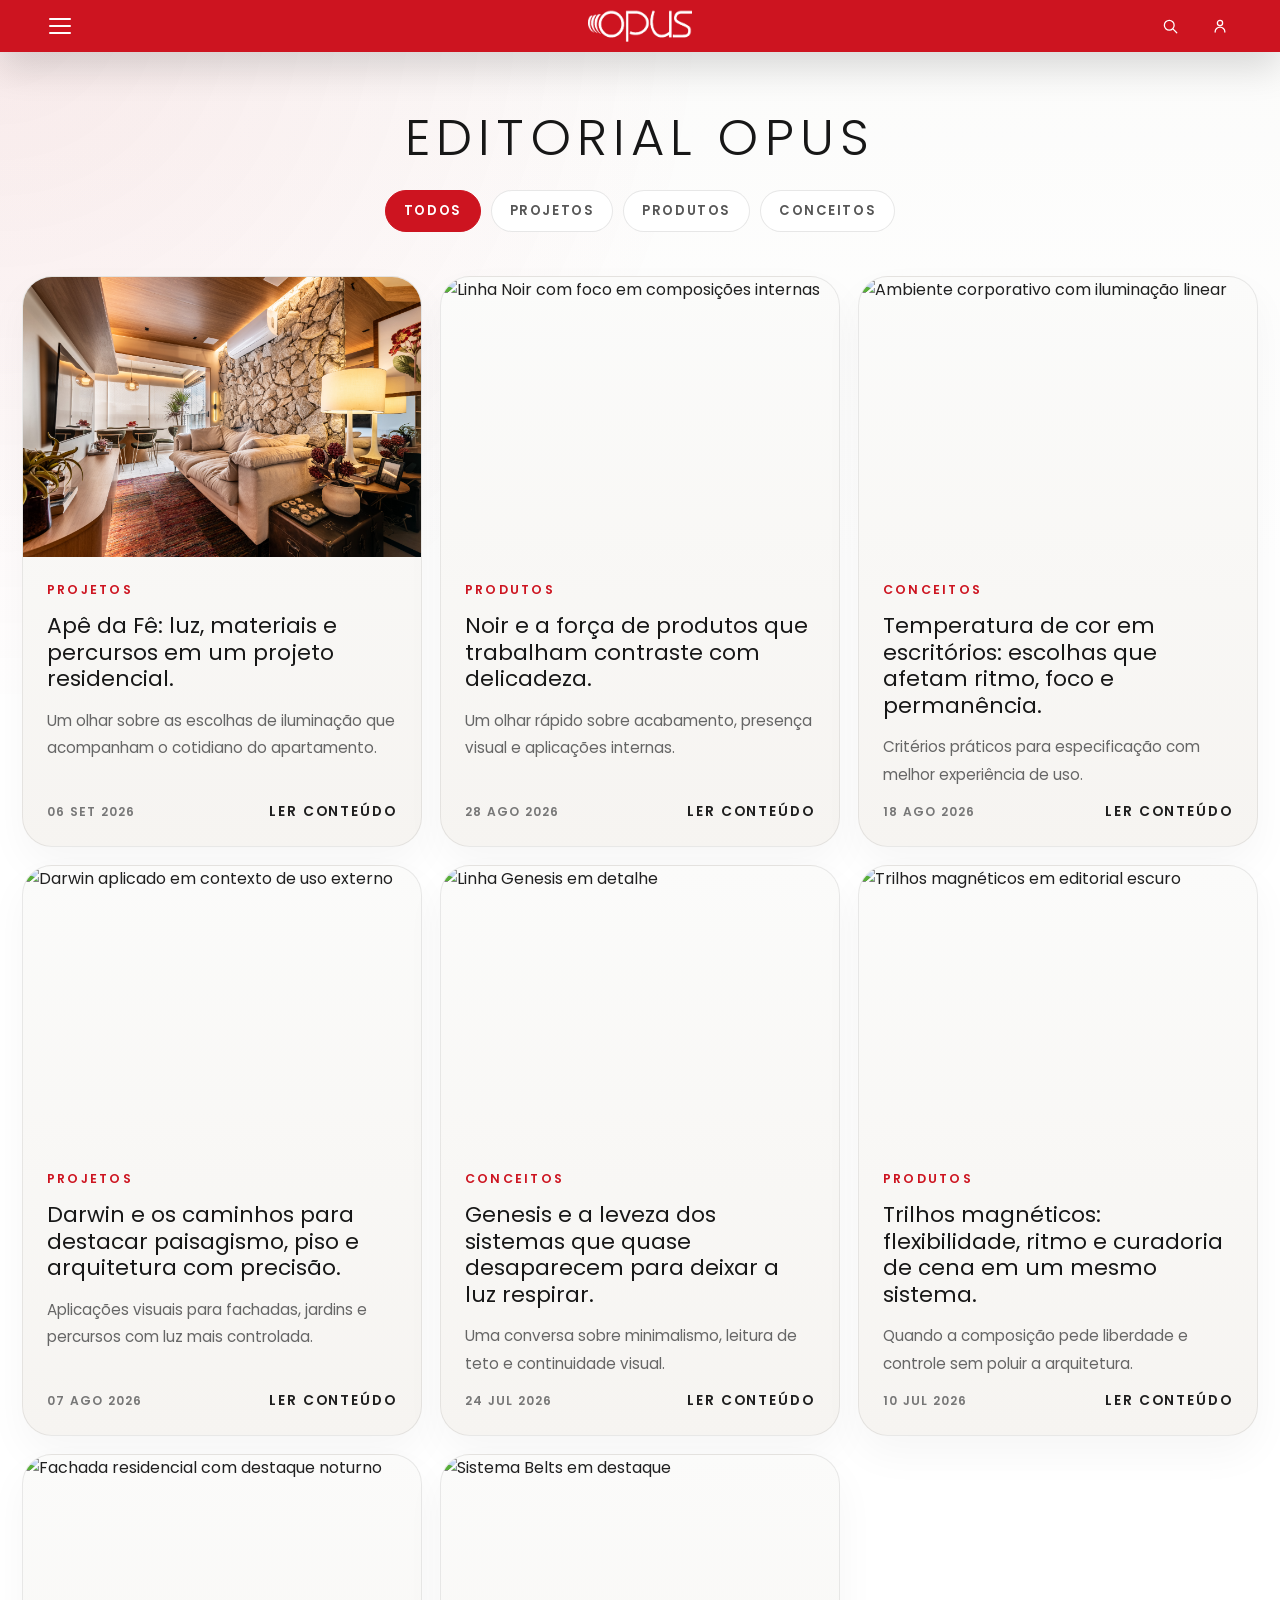
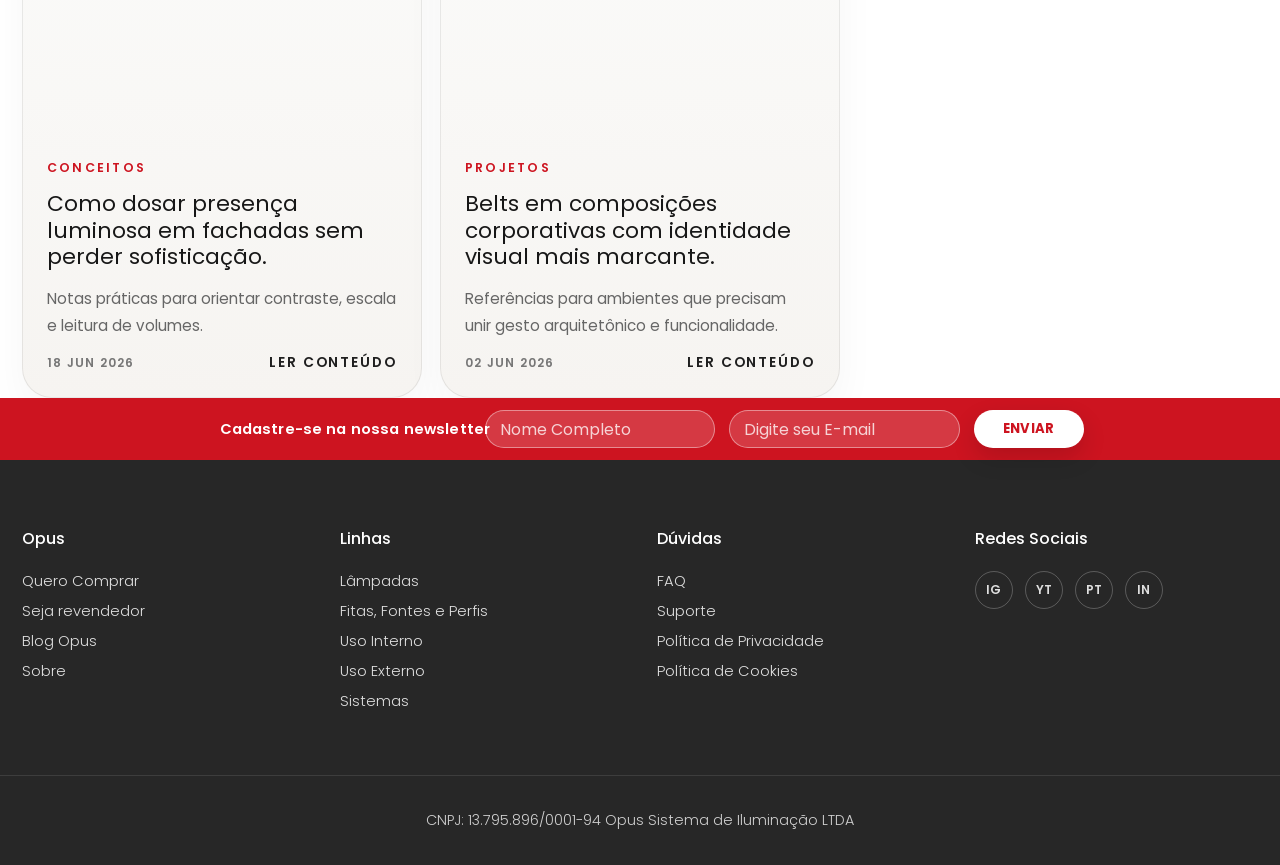
==== commit a3b93045: "Refine editorial and project article" ====
--- a/site opus/blog.html
+++ b/site opus/blog.html
@@ -3,10 +3,10 @@
 <head>
   <meta charset="UTF-8">
   <meta name="viewport" content="width=device-width, initial-scale=1.0">
-  <title>Opus LED | Blog Gallery</title>
+  <title>Editorial Opus | Projetos, Produtos e Conceitos</title>
   <meta
     name="description"
-    content="Galeria editorial da Opus LED com conte&uacute;dos visuais sobre projetos, produtos, guias e tend&ecirc;ncias de ilumina&ccedil;&atilde;o."
+    content="Editorial Opus com projetos, produtos e conceitos para inspirar escolhas de ilumina&ccedil;&atilde;o."
   >
   <link rel="preconnect" href="https://fonts.googleapis.com">
   <link rel="preconnect" href="https://fonts.gstatic.com" crossorigin>
@@ -191,11 +191,10 @@
 
         <div class="blog-filter-row">
           <div class="blog-filters" role="tablist" aria-label="Filtrar conte&uacute;dos do blog">
-            <button class="blog-filter is-active" type="button" data-blog-filter="todos" aria-pressed="true">Todos</button>
+            <button class="blog-filter" type="button" data-blog-filter="todos" aria-pressed="false">Todos</button>
             <button class="blog-filter" type="button" data-blog-filter="projetos" aria-pressed="false">Projetos</button>
             <button class="blog-filter" type="button" data-blog-filter="produtos" aria-pressed="false">Produtos</button>
-            <button class="blog-filter" type="button" data-blog-filter="guias" aria-pressed="false">Guias</button>
-            <button class="blog-filter" type="button" data-blog-filter="tendencias" aria-pressed="false">Tend&ecirc;ncias</button>
+            <button class="blog-filter" type="button" data-blog-filter="conceitos" aria-pressed="false">Conceitos</button>
           </div>
         </div>
 
@@ -204,12 +203,13 @@
             class="blog-card"
             href="./conteudo-camadas-de-luz.html"
             data-blog-card
-            data-blog-category="projetos,tendencias"
-          >
-            <figure class="blog-card__media">
-              <img
-                src="https://images.unsplash.com/photo-1505693416388-ac5ce068fe85?auto=format&fit=crop&w=1200&q=80"
-                alt="Sala integrada com atmosfera de ilumina&ccedil;&atilde;o aconchegante"
+            data-blog-category="projetos"
+            data-published-at="2026-09-06"
+          >
+            <figure class="blog-card__media">
+              <img
+                src="./assets/blog/ape-da-fe-banner.jpg"
+                alt="Projeto Ap&ecirc; da F&ecirc; com ilumina&ccedil;&atilde;o integrada e materiais naturais"
                 loading="lazy"
                 decoding="async"
               >
@@ -218,9 +218,12 @@
               <div class="blog-card__meta">
                 <span>Projetos</span>
               </div>
-              <h3>Camadas de luz para salas integradas com leitura mais elegante e silenciosa.</h3>
-              <p>Como equilibrar cena, profundidade e conforto visual sem sobrecarregar o ambiente.</p>
-              <span class="blog-card__linkline">Ler conte&uacute;do</span>
+              <h3>Ap&ecirc; da F&ecirc;: luz, materiais e percursos em um projeto residencial.</h3>
+              <p>Um olhar sobre as escolhas de ilumina&ccedil;&atilde;o que acompanham o cotidiano do apartamento.</p>
+              <div class="blog-card__footer">
+                <time datetime="2026-09-06">06 set 2026</time>
+                <span class="blog-card__linkline">Ler conte&uacute;do</span>
+              </div>
             </div>
           </a>
 
@@ -228,7 +231,8 @@
             class="blog-card"
             href="./produto.html"
             data-blog-card
-            data-blog-category="produtos,guias"
+            data-blog-category="produtos"
+            data-published-at="2026-08-28"
           >
             <figure class="blog-card__media">
               <img
@@ -244,7 +248,10 @@
               </div>
               <h3>Noir e a for&ccedil;a de produtos que trabalham contraste com delicadeza.</h3>
               <p>Um olhar r&aacute;pido sobre acabamento, presen&ccedil;a visual e aplica&ccedil;&otilde;es internas.</p>
-              <span class="blog-card__linkline">Ler conte&uacute;do</span>
+              <div class="blog-card__footer">
+                <time datetime="2026-08-28">28 ago 2026</time>
+                <span class="blog-card__linkline">Ler conte&uacute;do</span>
+              </div>
             </div>
           </a>
 
@@ -252,7 +259,8 @@
             class="blog-card"
             href="./faq.html"
             data-blog-card
-            data-blog-category="guias,tendencias"
+            data-blog-category="conceitos"
+            data-published-at="2026-08-18"
           >
             <figure class="blog-card__media">
               <img
@@ -264,11 +272,14 @@
             </figure>
             <div class="blog-card__body">
               <div class="blog-card__meta">
-                <span>Guias</span>
+                <span>Conceitos</span>
               </div>
               <h3>Temperatura de cor em escrit&oacute;rios: escolhas que afetam ritmo, foco e perman&ecirc;ncia.</h3>
               <p>Crit&eacute;rios pr&aacute;ticos para especifica&ccedil;&atilde;o com melhor experi&ecirc;ncia de uso.</p>
-              <span class="blog-card__linkline">Ler conte&uacute;do</span>
+              <div class="blog-card__footer">
+                <time datetime="2026-08-18">18 ago 2026</time>
+                <span class="blog-card__linkline">Ler conte&uacute;do</span>
+              </div>
             </div>
           </a>
 
@@ -276,7 +287,8 @@
             class="blog-card"
             href="./categoria.html"
             data-blog-card
-            data-blog-category="externo,projetos"
+            data-blog-category="projetos"
+            data-published-at="2026-08-07"
           >
             <figure class="blog-card__media">
               <img
@@ -288,11 +300,14 @@
             </figure>
             <div class="blog-card__body">
               <div class="blog-card__meta">
-                <span>Uso Externo</span>
+                <span>Projetos</span>
               </div>
               <h3>Darwin e os caminhos para destacar paisagismo, piso e arquitetura com precis&atilde;o.</h3>
               <p>Aplicações visuais para fachadas, jardins e percursos com luz mais controlada.</p>
-              <span class="blog-card__linkline">Ler conte&uacute;do</span>
+              <div class="blog-card__footer">
+                <time datetime="2026-08-07">07 ago 2026</time>
+                <span class="blog-card__linkline">Ler conte&uacute;do</span>
+              </div>
             </div>
           </a>
 
@@ -300,7 +315,8 @@
             class="blog-card"
             href="./categoria.html"
             data-blog-card
-            data-blog-category="produtos,tendencias"
+            data-blog-category="conceitos"
+            data-published-at="2026-07-24"
           >
             <figure class="blog-card__media">
               <img
@@ -312,11 +328,14 @@
             </figure>
             <div class="blog-card__body">
               <div class="blog-card__meta">
-                <span>Tend&ecirc;ncias</span>
+                <span>Conceitos</span>
               </div>
               <h3>Genesis e a leveza dos sistemas que quase desaparecem para deixar a luz respirar.</h3>
               <p>Uma conversa sobre minimalismo, leitura de teto e continuidade visual.</p>
-              <span class="blog-card__linkline">Ler conte&uacute;do</span>
+              <div class="blog-card__footer">
+                <time datetime="2026-07-24">24 jul 2026</time>
+                <span class="blog-card__linkline">Ler conte&uacute;do</span>
+              </div>
             </div>
           </a>
 
@@ -324,7 +343,8 @@
             class="blog-card"
             href="./categoria.html"
             data-blog-card
-            data-blog-category="produtos,guias"
+            data-blog-category="produtos"
+            data-published-at="2026-07-10"
           >
             <figure class="blog-card__media">
               <img
@@ -340,7 +360,10 @@
               </div>
               <h3>Trilhos magn&eacute;ticos: flexibilidade, ritmo e curadoria de cena em um mesmo sistema.</h3>
               <p>Quando a composi&ccedil;&atilde;o pede liberdade e controle sem poluir a arquitetura.</p>
-              <span class="blog-card__linkline">Ler conte&uacute;do</span>
+              <div class="blog-card__footer">
+                <time datetime="2026-07-10">10 jul 2026</time>
+                <span class="blog-card__linkline">Ler conte&uacute;do</span>
+              </div>
             </div>
           </a>
 
@@ -348,7 +371,8 @@
             class="blog-card"
             href="./faq.html"
             data-blog-card
-            data-blog-category="guias,externo"
+            data-blog-category="conceitos"
+            data-published-at="2026-06-18"
           >
             <figure class="blog-card__media">
               <img
@@ -360,11 +384,14 @@
             </figure>
             <div class="blog-card__body">
               <div class="blog-card__meta">
-                <span>Guias</span>
+                <span>Conceitos</span>
               </div>
               <h3>Como dosar presen&ccedil;a luminosa em fachadas sem perder sofistica&ccedil;&atilde;o.</h3>
               <p>Notas pr&aacute;ticas para orientar contraste, escala e leitura de volumes.</p>
-              <span class="blog-card__linkline">Ler conte&uacute;do</span>
+              <div class="blog-card__footer">
+                <time datetime="2026-06-18">18 jun 2026</time>
+                <span class="blog-card__linkline">Ler conte&uacute;do</span>
+              </div>
             </div>
           </a>
 
@@ -372,7 +399,8 @@
             class="blog-card"
             href="./categoria.html"
             data-blog-card
-            data-blog-category="produtos,projetos"
+            data-blog-category="projetos"
+            data-published-at="2026-06-02"
           >
             <figure class="blog-card__media">
               <img
@@ -388,7 +416,10 @@
               </div>
               <h3>Belts em composi&ccedil;&otilde;es corporativas com identidade visual mais marcante.</h3>
               <p>Refer&ecirc;ncias para ambientes que precisam unir gesto arquitet&ocirc;nico e funcionalidade.</p>
-              <span class="blog-card__linkline">Ler conte&uacute;do</span>
+              <div class="blog-card__footer">
+                <time datetime="2026-06-02">02 jun 2026</time>
+                <span class="blog-card__linkline">Ler conte&uacute;do</span>
+              </div>
             </div>
           </a>
         </div>
--- a/site opus/styles.css
+++ b/site opus/styles.css
@@ -5467,6 +5467,22 @@
   color: var(--opus-red);
 }
 
+.blog-card__footer {
+  display: flex;
+  align-items: center;
+  justify-content: space-between;
+  gap: 14px;
+}
+
+.blog-card__footer time {
+  color: #777777;
+  font-size: 0.76rem;
+  font-weight: 600;
+  letter-spacing: 0.1em;
+  font-variant-numeric: tabular-nums;
+  text-transform: uppercase;
+}
+
 .blog-hero__feature h2 {
   max-width: 12ch;
   margin: 0;
@@ -5884,14 +5900,96 @@
 
 .blog-article-hero__intro {
   display: grid;
-  grid-template-columns: minmax(0, 1.08fr) minmax(320px, 0.92fr);
+  grid-template-columns: minmax(220px, 0.68fr) minmax(0, 1fr) minmax(300px, 0.86fr);
   gap: clamp(28px, 4vw, 48px);
   align-items: start;
   padding: 32px 0 0;
 }
 
+.blog-article-architect {
+  display: grid;
+  gap: 16px;
+  padding-right: clamp(18px, 2vw, 30px);
+  border-right: 1px solid rgba(23, 23, 23, 0.12);
+}
+
+.blog-article-architect > img {
+  display: block;
+  width: 72px;
+  height: 72px;
+  border-radius: 50%;
+  object-fit: cover;
+  filter: grayscale(1);
+}
+
+.blog-article-architect__copy {
+  display: grid;
+  gap: 8px;
+}
+
+.blog-article-architect__eyebrow {
+  margin: 0;
+  color: var(--opus-red);
+  font-size: 0.68rem;
+  font-weight: 700;
+  letter-spacing: 0.17em;
+  text-transform: uppercase;
+}
+
+.blog-article-architect h2 {
+  margin: 0;
+  color: #171717;
+  font-size: 1.18rem;
+  font-weight: 500;
+  line-height: 1.2;
+}
+
+.blog-article-architect__copy > p:not(.blog-article-architect__eyebrow) {
+  margin: 0;
+  color: #6a6a6a;
+  font-size: 0.86rem;
+  line-height: 1.62;
+}
+
+.blog-article-architect__links {
+  display: flex;
+  flex-wrap: wrap;
+  gap: 8px 14px;
+  margin-top: 4px;
+}
+
+.blog-article-architect__links a {
+  position: relative;
+  color: #1d1d1d;
+  font-size: 0.74rem;
+  font-weight: 600;
+  letter-spacing: 0.11em;
+  text-decoration: none;
+  text-transform: uppercase;
+}
+
+.blog-article-architect__links a::after {
+  content: "";
+  position: absolute;
+  right: 0;
+  bottom: -4px;
+  left: 0;
+  height: 1px;
+  background: var(--opus-red);
+  transform: scaleX(0);
+  transform-origin: right;
+  transition: transform 220ms ease;
+}
+
+.blog-article-architect__links a:hover::after,
+.blog-article-architect__links a:focus-visible::after {
+  transform: scaleX(1);
+  transform-origin: left;
+}
+
 .blog-article-hero__summary-block {
   max-width: 60ch;
+  align-self: center;
 }
 
 .blog-article-hero__summary {
@@ -5906,6 +6004,7 @@
   display: grid;
   grid-template-columns: repeat(2, minmax(0, 1fr));
   gap: 18px 28px;
+  align-self: center;
 }
 
 .blog-article-hero__details p {
@@ -6106,6 +6205,78 @@
 .blog-article-story__notes p {
   margin: 0;
   max-width: 52ch;
+}
+
+.blog-project-products {
+  display: block;
+  padding-top: 18px;
+}
+
+.blog-project-products__content {
+  display: grid;
+  align-content: center;
+  gap: 40px;
+  width: min(100%, 1060px);
+  margin: 0 auto;
+  padding: 22px 0 0;
+}
+
+.blog-project-products__content .faq-section-heading {
+  display: grid;
+  gap: 10px;
+  justify-items: center;
+  text-align: center;
+}
+
+.blog-project-products__intro {
+  max-width: 54ch;
+  margin: 0;
+  color: #656565;
+  font-size: 0.94rem;
+  line-height: 1.76;
+  text-align: center;
+}
+
+.blog-project-products__table-wrap {
+  overflow-x: auto;
+}
+
+.blog-project-products__table {
+  width: 100%;
+  border-collapse: collapse;
+  color: #242424;
+  font-size: 0.86rem;
+  line-height: 1.45;
+}
+
+.blog-project-products__table th,
+.blog-project-products__table td {
+  padding: 15px 12px;
+  border-bottom: 1px solid rgba(23, 23, 23, 0.1);
+  text-align: left;
+  vertical-align: top;
+}
+
+.blog-project-products__table th {
+  padding-top: 0;
+  color: #8a8a8a;
+  font-size: 0.67rem;
+  font-weight: 700;
+  letter-spacing: 0.16em;
+  text-transform: uppercase;
+}
+
+.blog-project-products__table td:first-child {
+  color: #171717;
+  font-weight: 500;
+}
+
+.blog-project-products__sku-link {
+  color: #858585;
+  font-size: 0.76rem;
+  font-weight: 600;
+  letter-spacing: 0.1em;
+  text-transform: uppercase;
 }
 
 .blog-article-essay {
@@ -6283,7 +6454,8 @@
 }
 
 .blog-project-carousel {
-  display: grid;
+  display: flex;
+  flex-direction: column;
   gap: 18px;
 }
 
@@ -6309,8 +6481,10 @@
 }
 
 .blog-project-carousel__nav--solo {
-  justify-content: flex-end;
-  margin-bottom: 18px;
+  order: 2;
+  justify-content: center;
+  margin-top: 10px;
+  margin-bottom: 0;
 }
 
 .blog-project-carousel__button {
@@ -6349,6 +6523,7 @@
 }
 
 .blog-project-carousel__track {
+  order: 1;
   display: grid;
   grid-auto-flow: column;
   grid-auto-columns: 100%;
@@ -6368,14 +6543,15 @@
   display: grid;
   overflow: hidden;
   border-radius: 0;
-  background: #111111;
+  background: transparent;
   scroll-snap-align: start;
 }
 
 .blog-project-slide img {
   width: 100%;
-  height: 560px;
-  object-fit: cover;
+  height: clamp(360px, 44vw, 720px);
+  object-fit: contain;
+  object-position: center;
 }
 
 .blog-project-slide figcaption {
@@ -6437,11 +6613,6 @@
   color: #171717;
   font-size: 0.94rem;
   line-height: 1.56;
-}
-
-.blog-project-products {
-  display: grid;
-  gap: 14px;
 }
 
 .blog-project-product {
@@ -6576,8 +6747,21 @@
     grid-template-columns: 1fr;
   }
 
+  .blog-article-story__credits {
+    grid-template-columns: repeat(2, minmax(0, 1fr));
+  }
+
   .blog-article-hero__banner {
     min-height: 560px;
+    border-radius: 0;
+  }
+
+  .blog-article-hero__intro {
+    grid-template-columns: minmax(210px, 0.7fr) minmax(0, 1fr);
+  }
+
+  .blog-article-hero__details {
+    grid-column: 1 / -1;
   }
 
   .blog-article-aside {
@@ -6743,7 +6927,6 @@
     padding-top: 76px;
   }
 
-  .blog-article-hero__banner,
   .blog-article-card,
   .blog-article-cta {
     border-radius: 24px;
@@ -6775,6 +6958,14 @@
     padding-top: 24px;
   }
 
+  .blog-article-architect {
+    grid-template-columns: 72px minmax(0, 1fr);
+    gap: 16px;
+    padding: 0 0 20px;
+    border-right: 0;
+    border-bottom: 1px solid rgba(23, 23, 23, 0.12);
+  }
+
   .blog-article-hero__overlay {
     left: 20px;
     right: 20px;
@@ -6800,6 +6991,7 @@
   }
 
   .blog-article-hero__details {
+    grid-template-columns: repeat(2, minmax(0, 1fr));
     gap: 14px;
   }
 
@@ -6807,6 +6999,56 @@
     font-size: 0.92rem;
   }
 
+  .blog-article-story__credits {
+    grid-template-columns: repeat(2, minmax(0, 1fr));
+    gap: 12px 16px;
+  }
+
+  .blog-project-products__content {
+    padding: 0;
+  }
+
+  .blog-project-products__table-wrap {
+    overflow: visible;
+  }
+
+  .blog-project-products__table,
+  .blog-project-products__table tbody,
+  .blog-project-products__table tr,
+  .blog-project-products__table td {
+    display: block;
+    width: 100%;
+  }
+
+  .blog-project-products__table thead {
+    display: none;
+  }
+
+  .blog-project-products__table tr {
+    padding: 12px 0;
+    border-bottom: 1px solid rgba(23, 23, 23, 0.12);
+  }
+
+  .blog-project-products__table td {
+    position: relative;
+    min-height: 32px;
+    padding: 5px 0 5px 43%;
+    border: 0;
+  }
+
+  .blog-project-products__table td::before {
+    content: attr(data-label);
+    position: absolute;
+    left: 0;
+    top: 5px;
+    width: 38%;
+    color: #8a8a8a;
+    font-size: 0.65rem;
+    font-weight: 700;
+    letter-spacing: 0.14em;
+    text-transform: uppercase;
+  }
+
   .blog-article-block {
     gap: 22px;
   }
@@ -6821,6 +7063,14 @@
 
   .blog-article-story__media {
     border-radius: 0;
+  }
+
+  .blog-article-story--mobile-copy-first .blog-article-story__copy {
+    order: 1;
+  }
+
+  .blog-article-story--mobile-copy-first .blog-article-story__media {
+    order: 2;
   }
 
   .blog-article-story__media img,
@@ -6888,7 +7138,7 @@
   }
 
   .blog-project-slide img {
-    height: 300px;
+    height: clamp(240px, 58vw, 360px);
   }
 
   .blog-project-facts__panel {
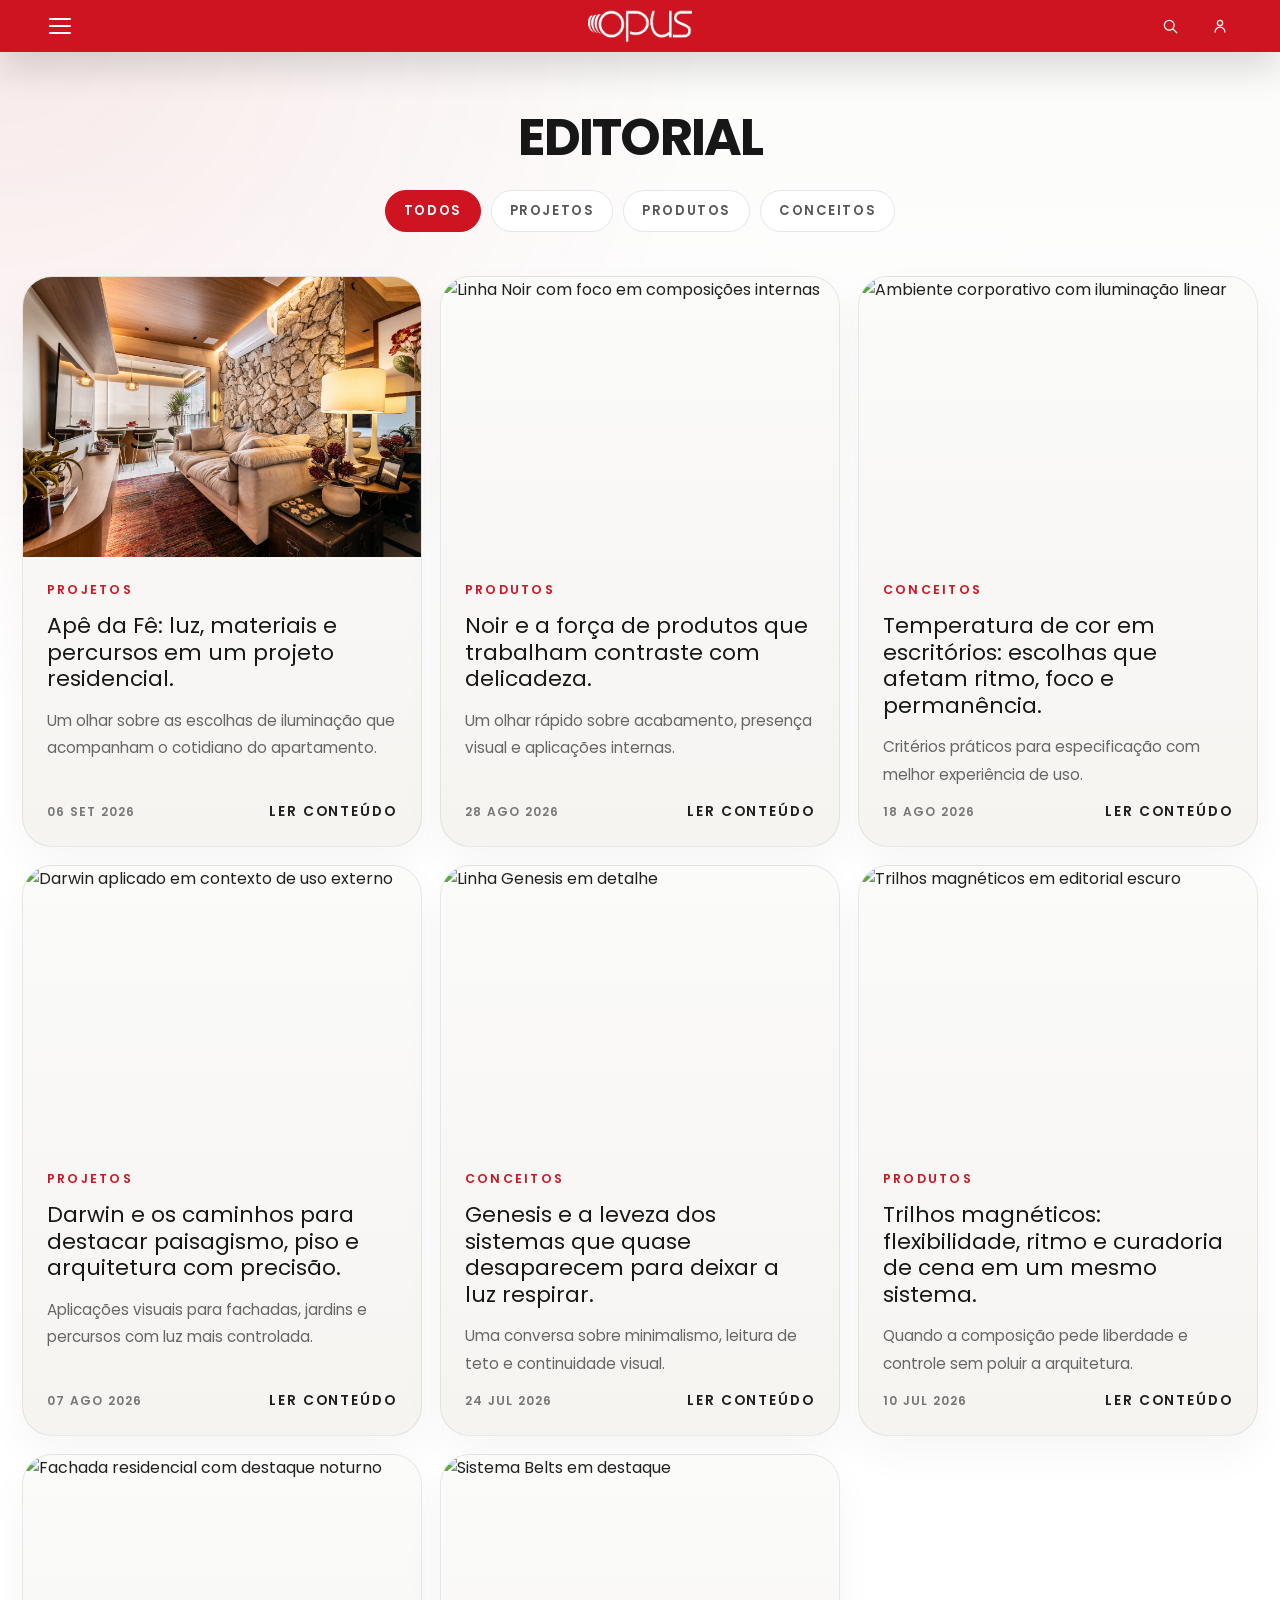
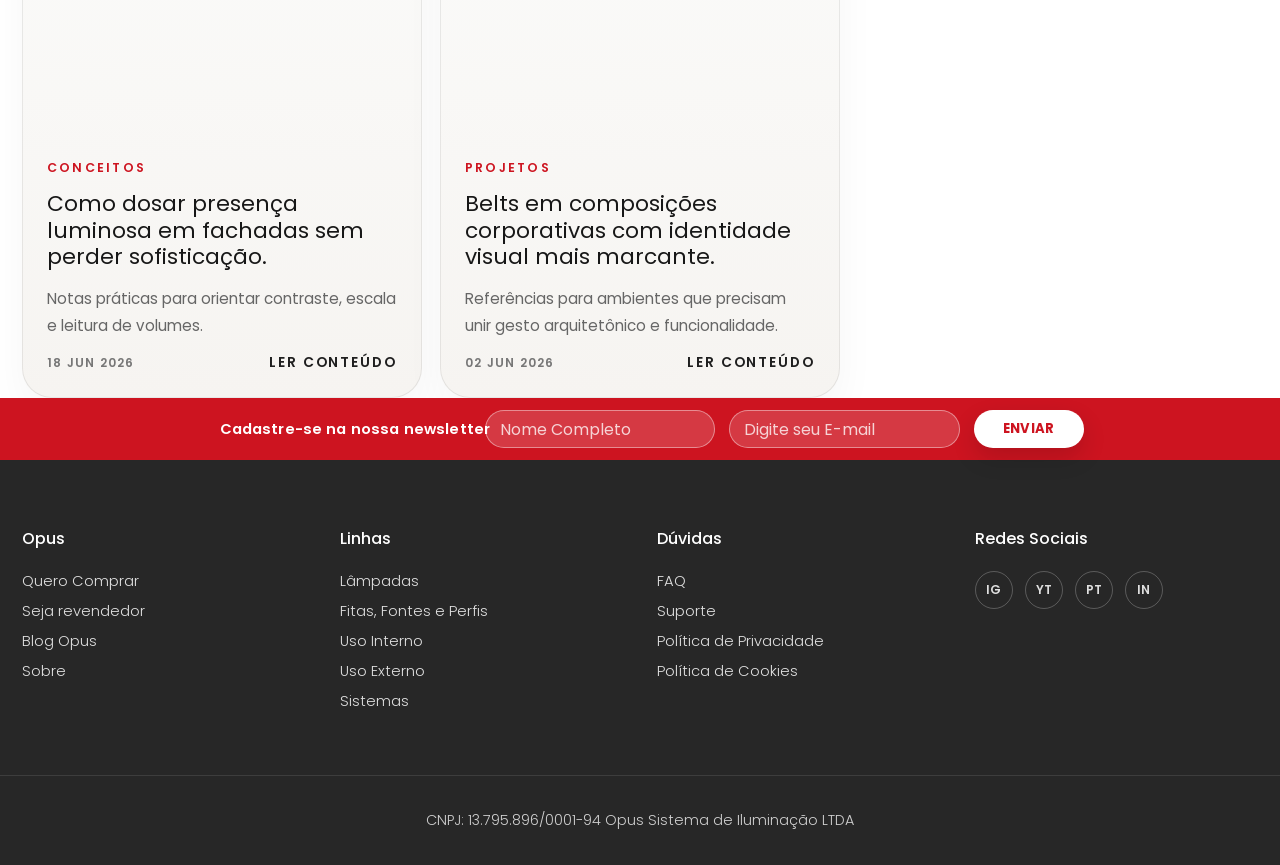
==== commit 17229660: "Refine editorial page heading" ====
--- a/site opus/blog.html
+++ b/site opus/blog.html
@@ -186,7 +186,7 @@
     <section class="blog-library blog-library--solo" id="blog-galeria">
       <div class="site-shell">
         <div class="faq-section-heading faq-section-heading--center blog-library__header">
-          <h1 class="blog-library__title">Editorial Opus</h1>
+          <h1 class="blog-library__title">Editorial</h1>
         </div>
 
         <div class="blog-filter-row">
--- a/site opus/styles.css
+++ b/site opus/styles.css
@@ -928,6 +928,73 @@
   color: #5f5f5f;
 }
 
+.nav-line-accordion__link.is-expandable,
+.nav-submenu__link.is-expandable {
+  display: inline-flex;
+  align-items: center;
+  gap: 8px;
+  text-decoration: none;
+}
+
+.nav-line-accordion__link.is-expandable:hover,
+.nav-line-accordion__link.is-expandable:focus-visible {
+  text-decoration-color: transparent;
+}
+
+.nav-line-accordion__link.is-expandable::after,
+.nav-submenu__link.is-expandable::after {
+  content: "\02C5";
+  color: var(--opus-red);
+  font-size: 1.05em;
+  font-weight: 300;
+  line-height: 1;
+  transform-origin: 50% 50%;
+  transition: transform 360ms cubic-bezier(0.22, 1, 0.36, 1);
+}
+
+.nav-line-accordion__link.is-expanded::after {
+  transform: rotate(180deg);
+}
+
+.nav-line-accordion__nested {
+  display: grid;
+  gap: 6px;
+  max-height: 0;
+  margin: -2px 0 0 16px;
+  overflow: hidden;
+  opacity: 0;
+  transition:
+    max-height 320ms cubic-bezier(0.22, 1, 0.36, 1),
+    margin 320ms cubic-bezier(0.22, 1, 0.36, 1),
+    opacity 180ms ease;
+}
+
+.nav-line-accordion__nested.is-open {
+  max-height: 420px;
+  margin: 3px 0 5px 16px;
+  opacity: 1;
+}
+
+.nav-line-accordion__nested-link {
+  width: fit-content;
+  padding: 0;
+  color: #9a9a9a;
+  font-size: 0.9rem;
+  font-weight: 300;
+  line-height: 1.28;
+  text-decoration-line: underline;
+  text-decoration-color: transparent;
+  text-decoration-thickness: 1px;
+  text-underline-offset: 0.28em;
+  transition: color 220ms ease, text-decoration-color 220ms ease;
+}
+
+.nav-line-accordion__nested-link:hover,
+.nav-line-accordion__nested-link:focus-visible {
+  color: #232323;
+  text-decoration-color: var(--opus-red);
+}
+
 .nav-meta {
   display: grid;
   gap: 18px;
@@ -1027,6 +1094,10 @@
   transform: scale(1);
 }
 
+.nav-submenu__link.is-expandable::after {
+  margin-left: 2px;
+}
+
 .nav-preview {
   position: relative;
   width: 100%;
@@ -1716,7 +1787,7 @@
 
 .category-directory {
   display: grid;
-  gap: 40px;
+  gap: 72px;
   opacity: 0;
   transform: translateY(8px);
   transition: opacity 220ms ease, transform 280ms ease;
@@ -1739,7 +1810,7 @@
 .category-directory-group__head {
   display: grid;
   gap: 8px;
-  padding-top: 10px;
+  padding-top: 22px;
   border-top: 1px solid rgba(32, 32, 32, 0.08);
 }
 
@@ -1784,6 +1855,7 @@
 
 .category-directory-group__nav {
   margin-left: auto;
+  margin-right: 40px;
 }
 
 .category-grid--directory-products {
@@ -1894,12 +1966,11 @@
 }
 
 .category-directory-carousel__track {
-  display: grid;
-  grid-auto-flow: column;
-  grid-auto-columns: minmax(220px, 24%);
+  display: flex;
   gap: 18px;
   overflow-x: auto;
   padding-bottom: 8px;
+  cursor: grab;
   scrollbar-width: none;
   scroll-behavior: smooth;
   scroll-snap-type: x proximity;
@@ -1909,7 +1980,21 @@
   display: none;
 }
 
+.category-directory-carousel__track.is-transitioning {
+  scroll-behavior: auto;
+  scroll-snap-type: none;
+}
+
+.category-directory-carousel__track.is-dragging {
+  cursor: grabbing;
+  scroll-behavior: auto;
+  scroll-snap-type: none;
+  user-select: none;
+}
+
 .category-subcard {
+  flex: 0 0 max(220px, 24%);
+  min-width: 0;
   height: auto;
   scroll-snap-align: start;
 }
@@ -1920,6 +2005,95 @@
   text-decoration: none;
 }
 
+.category-subcard.is-expandable .category-subcard__link {
+  width: 100%;
+  padding: 0;
+  border: 0;
+  background: transparent;
+  font: inherit;
+  text-align: left;
+  cursor: pointer;
+}
+
+.category-subcard__title-row {
+  display: flex;
+  align-items: center;
+  justify-content: space-between;
+  gap: 10px;
+}
+
+.category-subcard__toggle {
+  position: relative;
+  flex: 0 0 auto;
+  width: 20px;
+  height: 20px;
+  color: #ab0010;
+}
+
+.category-subcard__toggle::before,
+.category-subcard__toggle::after {
+  content: "";
+  position: absolute;
+  top: 50%;
+  left: 50%;
+  width: 16px;
+  height: 2px;
+  background: currentColor;
+  transform: translate(-50%, -50%);
+}
+
+.category-subcard__toggle::after {
+  transform: translate(-50%, -50%) rotate(90deg);
+  transition: transform 320ms cubic-bezier(0.22, 1, 0.36, 1), opacity 220ms ease;
+}
+
+.category-subcard__link.is-expanded .category-subcard__toggle::after {
+  opacity: 0;
+  transform: translate(-50%, -50%) rotate(90deg) scaleX(0);
+}
+
+.category-subcard.is-expandable:hover .category-subcard__media,
+.category-subcard.is-expandable .category-subcard__link:focus-visible .category-subcard__media,
+.category-subcard.is-expandable .category-subcard__link.is-expanded .category-subcard__media {
+  box-shadow: inset 0 0 0 1px rgba(var(--opus-red-rgb), 0.32);
+}
+
+.category-subcard--child {
+  flex-basis: max(156px, 17%);
+  opacity: 0;
+  transform: translateX(14px);
+  transition: opacity 260ms ease, transform 320ms cubic-bezier(0.22, 1, 0.36, 1);
+}
+
+.category-subcard--child.is-revealed {
+  opacity: 1;
+  transform: translateX(0);
+}
+
+.category-subcard--child.is-leaving {
+  opacity: 0;
+  transform: translateX(8px);
+}
+
+.category-directory.has-gsap-flip .category-subcard--child {
+  opacity: 1;
+  transform: none;
+  transition: none;
+}
+
+.category-subcard--child .category-subcard__media {
+  padding: 14px;
+  background: #faf9f9;
+}
+
+.category-subcard--child .category-subcard__body {
+  padding-top: 11px;
+}
+
+.category-subcard--child .category-subcard__title {
+  font-size: 0.9rem;
+}
+
 .category-subcard__media {
   display: grid;
   place-items: center;
@@ -1948,13 +2122,11 @@
   line-height: 1.2;
 }
 
-.category-subcard__eyebrow {
-  margin: 4px 0 0;
-  color: #9d9d9d;
-  font-size: 0.68rem;
-  font-weight: 700;
-  letter-spacing: 0.14em;
-  text-transform: uppercase;
+@media (prefers-reduced-motion: reduce) {
+  .category-subcard__toggle::after,
+  .category-subcard--child {
+    transition: none;
+  }
 }
 
 .category-grid--directory-products .category-product__media {
@@ -3449,8 +3621,24 @@
 }
 
 @media (max-width: 920px) {
+  .nav-overlay {
+    inset: 0;
+    width: 100vw;
+    height: 100dvh;
+  }
+
+  .nav-overlay__shell,
+  .nav-overlay__panel,
+  .nav-overlay__left,
+  .nav-view {
+    width: 100vw;
+    min-width: 100vw;
+    min-height: 100dvh;
+  }
+
   .nav-overlay__panel {
     grid-template-columns: 1fr;
+    height: 100dvh;
   }
 
   .nav-overlay__right {
@@ -3458,7 +3646,7 @@
   }
 
   .nav-overlay__left {
-    --nav-content-width: min(320px, calc(100% - 92px));
+    --nav-content-width: min(560px, calc(100% - 48px));
     box-shadow: none;
   }
 }
@@ -3524,8 +3712,15 @@
 
 @media (max-width: 768px) {
   .category-directory-carousel__track {
-    grid-auto-columns: minmax(220px, 78vw);
     gap: 14px;
+  }
+
+  .category-directory-carousel__track > .category-subcard {
+    flex-basis: max(220px, 78vw);
+  }
+
+  .category-directory-carousel__track > .category-subcard--child {
+    flex-basis: max(170px, 55vw);
   }
 
   :root {
@@ -3728,7 +3923,11 @@
   }
 
   .category-directory {
-    gap: 32px;
+    gap: 48px;
+  }
+
+  .category-directory-group__head {
+    padding-top: 18px;
   }
 
   .category-directory-group__list {
@@ -3742,6 +3941,7 @@
 
   .category-directory-group__nav {
     margin-left: 0;
+    margin-right: 0;
     align-self: flex-end;
   }
 
@@ -3792,7 +3992,7 @@
   }
 
   .category-directory-carousel__track {
-    grid-auto-columns: minmax(220px, 32%);
+    gap: 14px;
   }
 
   .category-subcard__media {
@@ -5521,8 +5721,8 @@
   margin: 0;
   color: #171717;
   font-size: clamp(2.8rem, 4vw, 4.8rem);
-  font-weight: 300;
-  letter-spacing: 0.12em;
+  font-weight: 700;
+  letter-spacing: -0.035em;
   line-height: 0.98;
   text-transform: uppercase;
 }
@@ -6837,7 +7037,7 @@
 
   .blog-library__title {
     font-size: clamp(2.2rem, 10vw, 3.4rem);
-    letter-spacing: 0.08em;
+    letter-spacing: -0.035em;
   }
 
   .blog-hero__lede {
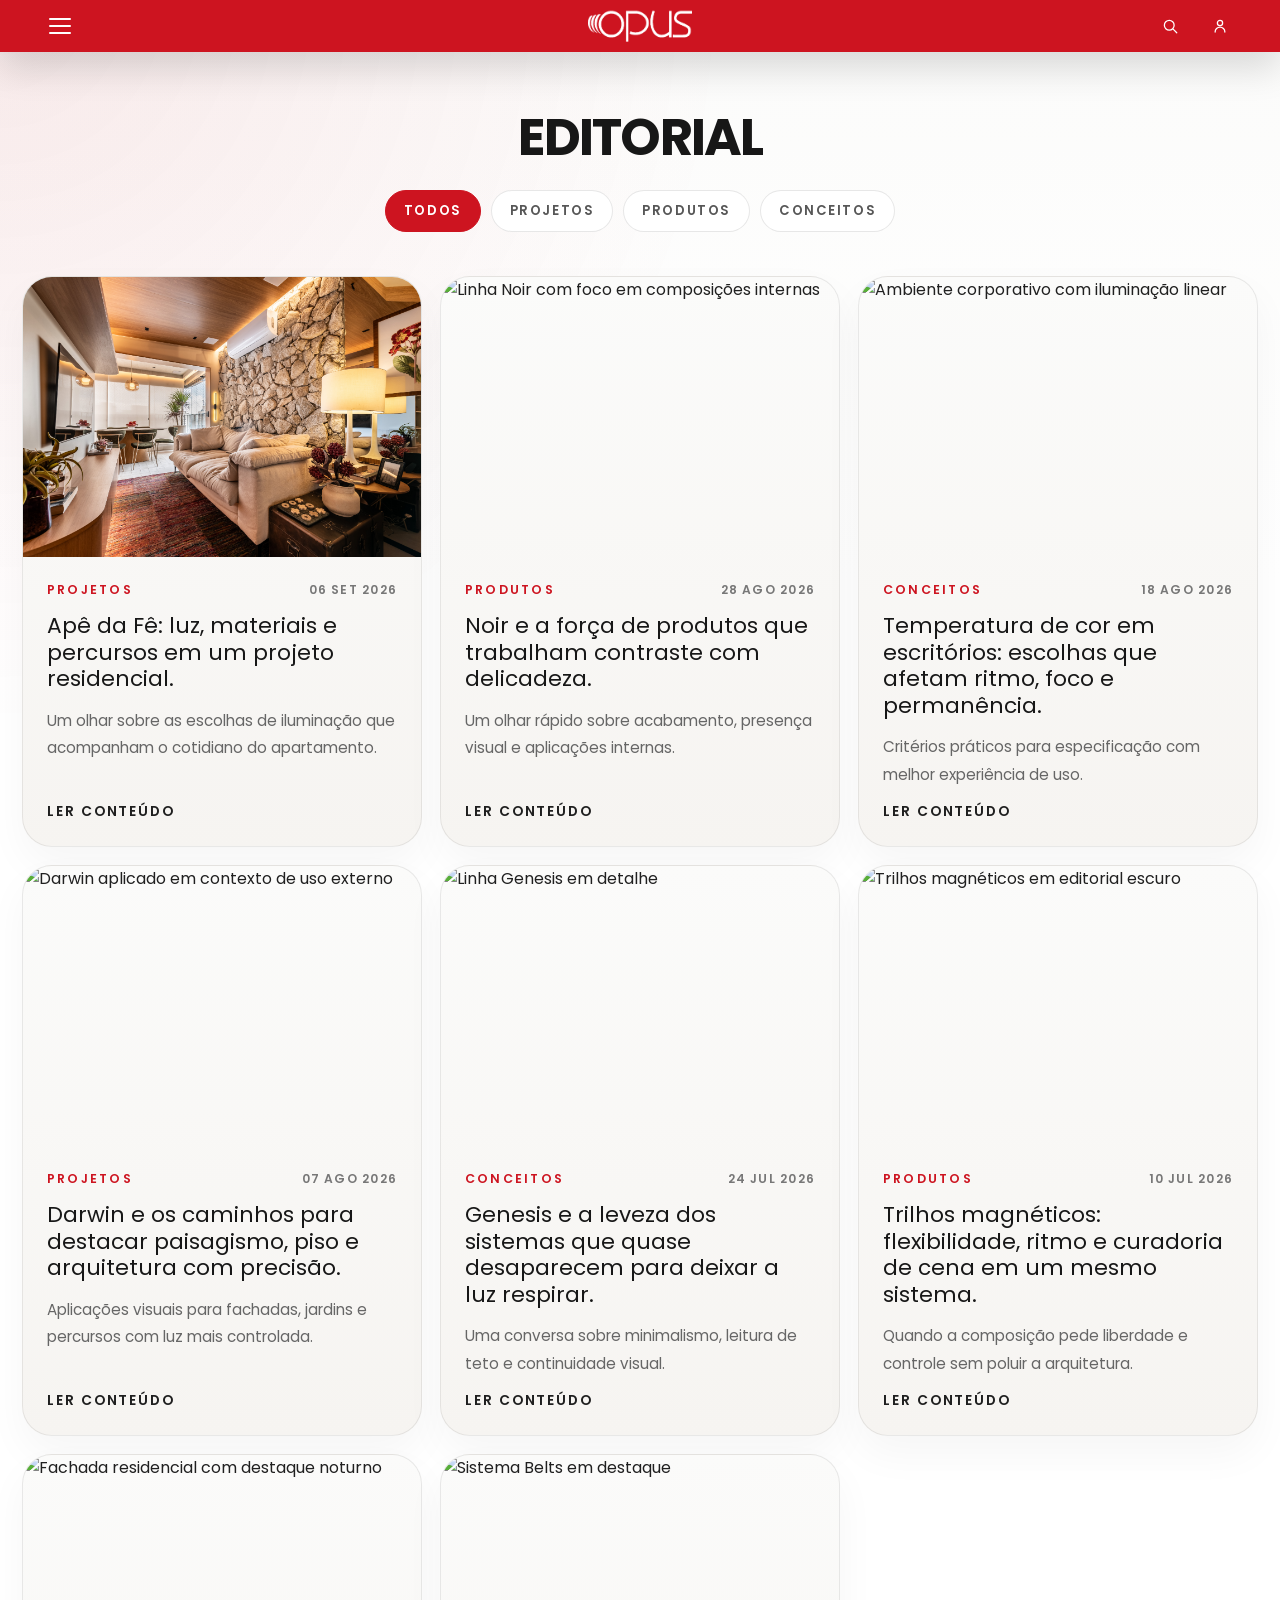
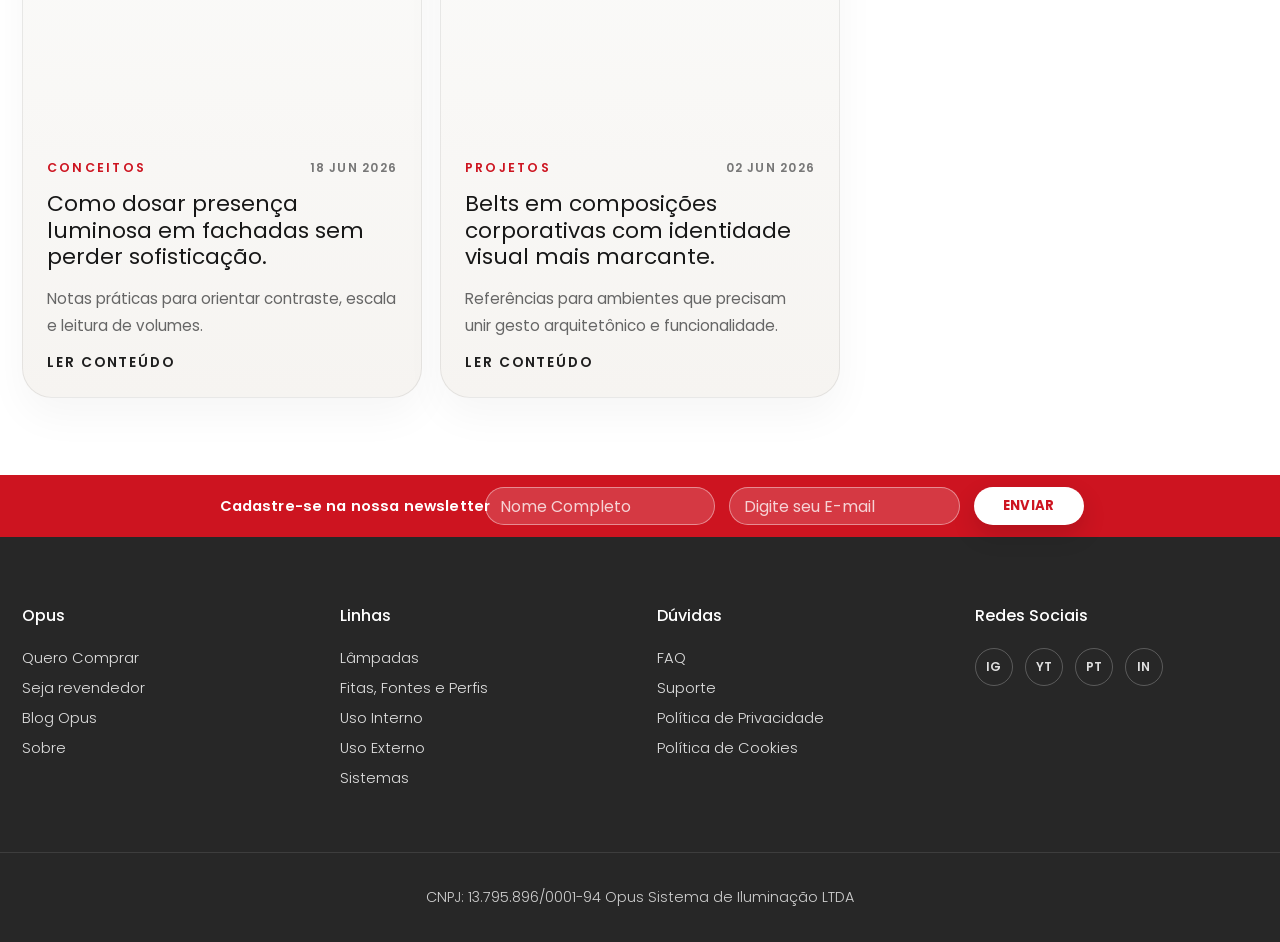
==== commit e103a9bb: "Align editorial card details and footer spacing" ====
--- a/site opus/blog.html
+++ b/site opus/blog.html
@@ -217,11 +217,11 @@
             <div class="blog-card__body">
               <div class="blog-card__meta">
                 <span>Projetos</span>
+                <time datetime="2026-09-06">06 set 2026</time>
               </div>
               <h3>Ap&ecirc; da F&ecirc;: luz, materiais e percursos em um projeto residencial.</h3>
               <p>Um olhar sobre as escolhas de ilumina&ccedil;&atilde;o que acompanham o cotidiano do apartamento.</p>
               <div class="blog-card__footer">
-                <time datetime="2026-09-06">06 set 2026</time>
                 <span class="blog-card__linkline">Ler conte&uacute;do</span>
               </div>
             </div>
@@ -245,11 +245,11 @@
             <div class="blog-card__body">
               <div class="blog-card__meta">
                 <span>Produtos</span>
+                <time datetime="2026-08-28">28 ago 2026</time>
               </div>
               <h3>Noir e a for&ccedil;a de produtos que trabalham contraste com delicadeza.</h3>
               <p>Um olhar r&aacute;pido sobre acabamento, presen&ccedil;a visual e aplica&ccedil;&otilde;es internas.</p>
               <div class="blog-card__footer">
-                <time datetime="2026-08-28">28 ago 2026</time>
                 <span class="blog-card__linkline">Ler conte&uacute;do</span>
               </div>
             </div>
@@ -273,11 +273,11 @@
             <div class="blog-card__body">
               <div class="blog-card__meta">
                 <span>Conceitos</span>
+                <time datetime="2026-08-18">18 ago 2026</time>
               </div>
               <h3>Temperatura de cor em escrit&oacute;rios: escolhas que afetam ritmo, foco e perman&ecirc;ncia.</h3>
               <p>Crit&eacute;rios pr&aacute;ticos para especifica&ccedil;&atilde;o com melhor experi&ecirc;ncia de uso.</p>
               <div class="blog-card__footer">
-                <time datetime="2026-08-18">18 ago 2026</time>
                 <span class="blog-card__linkline">Ler conte&uacute;do</span>
               </div>
             </div>
@@ -301,11 +301,11 @@
             <div class="blog-card__body">
               <div class="blog-card__meta">
                 <span>Projetos</span>
+                <time datetime="2026-08-07">07 ago 2026</time>
               </div>
               <h3>Darwin e os caminhos para destacar paisagismo, piso e arquitetura com precis&atilde;o.</h3>
               <p>Aplicações visuais para fachadas, jardins e percursos com luz mais controlada.</p>
               <div class="blog-card__footer">
-                <time datetime="2026-08-07">07 ago 2026</time>
                 <span class="blog-card__linkline">Ler conte&uacute;do</span>
               </div>
             </div>
@@ -329,11 +329,11 @@
             <div class="blog-card__body">
               <div class="blog-card__meta">
                 <span>Conceitos</span>
+                <time datetime="2026-07-24">24 jul 2026</time>
               </div>
               <h3>Genesis e a leveza dos sistemas que quase desaparecem para deixar a luz respirar.</h3>
               <p>Uma conversa sobre minimalismo, leitura de teto e continuidade visual.</p>
               <div class="blog-card__footer">
-                <time datetime="2026-07-24">24 jul 2026</time>
                 <span class="blog-card__linkline">Ler conte&uacute;do</span>
               </div>
             </div>
@@ -357,11 +357,11 @@
             <div class="blog-card__body">
               <div class="blog-card__meta">
                 <span>Produtos</span>
+                <time datetime="2026-07-10">10 jul 2026</time>
               </div>
               <h3>Trilhos magn&eacute;ticos: flexibilidade, ritmo e curadoria de cena em um mesmo sistema.</h3>
               <p>Quando a composi&ccedil;&atilde;o pede liberdade e controle sem poluir a arquitetura.</p>
               <div class="blog-card__footer">
-                <time datetime="2026-07-10">10 jul 2026</time>
                 <span class="blog-card__linkline">Ler conte&uacute;do</span>
               </div>
             </div>
@@ -385,11 +385,11 @@
             <div class="blog-card__body">
               <div class="blog-card__meta">
                 <span>Conceitos</span>
+                <time datetime="2026-06-18">18 jun 2026</time>
               </div>
               <h3>Como dosar presen&ccedil;a luminosa em fachadas sem perder sofistica&ccedil;&atilde;o.</h3>
               <p>Notas pr&aacute;ticas para orientar contraste, escala e leitura de volumes.</p>
               <div class="blog-card__footer">
-                <time datetime="2026-06-18">18 jun 2026</time>
                 <span class="blog-card__linkline">Ler conte&uacute;do</span>
               </div>
             </div>
@@ -413,11 +413,11 @@
             <div class="blog-card__body">
               <div class="blog-card__meta">
                 <span>Projetos</span>
+                <time datetime="2026-06-02">02 jun 2026</time>
               </div>
               <h3>Belts em composi&ccedil;&otilde;es corporativas com identidade visual mais marcante.</h3>
               <p>Refer&ecirc;ncias para ambientes que precisam unir gesto arquitet&ocirc;nico e funcionalidade.</p>
               <div class="blog-card__footer">
-                <time datetime="2026-06-02">02 jun 2026</time>
                 <span class="blog-card__linkline">Ler conte&uacute;do</span>
               </div>
             </div>
--- a/site opus/styles.css
+++ b/site opus/styles.css
@@ -702,11 +702,6 @@
   opacity: 1;
 }
 
-.nav-overlay:target .nav-view,
-.nav-overlay.is-open .nav-view {
-  overflow-y: hidden;
-}
-
 .nav-overlay__left {
   --nav-content-width: min(278px, calc(100% - 52px));
   position: relative;
@@ -729,6 +724,7 @@
   display: flex;
   flex-direction: column;
   overflow-y: auto;
+  overscroll-behavior: contain;
   background: rgba(250, 250, 250, 0.98);
   -ms-overflow-style: none;
   scrollbar-width: none;
@@ -870,32 +866,58 @@
 }
 
 .nav-line-accordion {
+  display: grid;
   grid-column: 1 / -1;
+  grid-template-rows: 0fr;
   overflow: hidden;
-  max-height: 0;
-  margin: 0;
+  margin: -6px 0 0;
   opacity: 0;
   pointer-events: none;
   transition:
-    max-height 420ms cubic-bezier(0.22, 1, 0.36, 1),
+    grid-template-rows 420ms cubic-bezier(0.22, 1, 0.36, 1),
     opacity 220ms ease,
     margin 420ms cubic-bezier(0.22, 1, 0.36, 1);
 }
 
 .nav-line-accordion.is-open {
+  grid-template-rows: 1fr;
   margin: 0 0 8px;
   opacity: 1;
   pointer-events: auto;
 }
 
 .nav-line-accordion__inner {
-  padding: 0 0 4px 18px;
+  min-height: 0;
+  overflow: hidden;
 }
 
 .nav-line-accordion__items {
   display: grid;
   grid-template-columns: 1fr;
   gap: 7px;
+  padding: 0 0 4px 18px;
+}
+
+.nav-line-accordion__item {
+  display: grid;
+  justify-items: start;
+}
+
+.nav-lines--v8 {
+  gap: 0;
+}
+
+.nav-lines--v8 > .nav-line {
+  margin-bottom: 14px;
+}
+
+.nav-lines--v8 > .nav-line-accordion,
+.nav-lines--v8 > .nav-line-accordion.is-open {
+  margin: 0;
+}
+
+.nav-lines--v8 .nav-line-accordion__items {
+  padding-bottom: 14px;
 }
 
 .nav-line-accordion__link {
@@ -943,36 +965,38 @@
 
 .nav-line-accordion__link.is-expandable::after,
 .nav-submenu__link.is-expandable::after {
-  content: "\02C5";
-  color: var(--opus-red);
-  font-size: 1.05em;
+  content: ">";
+  color: #b5b5b5;
+  font-size: 0.9em;
   font-weight: 300;
   line-height: 1;
-  transform-origin: 50% 50%;
-  transition: transform 360ms cubic-bezier(0.22, 1, 0.36, 1);
-}
-
-.nav-line-accordion__link.is-expanded::after {
-  transform: rotate(180deg);
 }
 
 .nav-line-accordion__nested {
   display: grid;
-  gap: 6px;
-  max-height: 0;
-  margin: -2px 0 0 16px;
+  grid-template-rows: 0fr;
+  width: calc(100% - 16px);
+  margin: 0 0 0 16px;
   overflow: hidden;
   opacity: 0;
   transition:
-    max-height 320ms cubic-bezier(0.22, 1, 0.36, 1),
+    grid-template-rows 320ms cubic-bezier(0.22, 1, 0.36, 1),
     margin 320ms cubic-bezier(0.22, 1, 0.36, 1),
     opacity 180ms ease;
 }
 
 .nav-line-accordion__nested.is-open {
-  max-height: 420px;
+  grid-template-rows: 1fr;
   margin: 3px 0 5px 16px;
   opacity: 1;
+}
+
+.nav-line-accordion__nested-inner {
+  display: grid;
+  justify-items: start;
+  gap: 6px;
+  min-height: 0;
+  overflow: hidden;
 }
 
 .nav-line-accordion__nested-link {
@@ -1003,18 +1027,66 @@
   padding-top: 0;
 }
 
-.nav-meta__group > a {
+.nav-meta__group > a,
+.nav-meta__toggle {
   color: #5d5d5d;
   font-size: 1.22rem;
   font-weight: 400;
   line-height: 1.2;
 }
 
+.nav-meta__toggle {
+  display: inline-flex;
+  align-items: center;
+  gap: 10px;
+  padding: 0;
+  border: 0;
+  background: transparent;
+  font-family: inherit;
+  text-align: left;
+  cursor: pointer;
+}
+
+.nav-meta__toggle::after {
+  content: ">";
+  color: #b5b5b5;
+  font-size: 0.75em;
+  font-weight: 300;
+}
+
 .nav-meta__inline {
   display: grid;
   justify-items: start;
   gap: 9px;
   margin-top: 10px;
+}
+
+.nav-meta__inline--collapsible {
+  grid-template-rows: 0fr;
+  justify-items: stretch;
+  gap: 0;
+  margin-top: 0;
+  overflow: hidden;
+  opacity: 0;
+  transition:
+    grid-template-rows 320ms cubic-bezier(0.22, 1, 0.36, 1),
+    margin 320ms cubic-bezier(0.22, 1, 0.36, 1),
+    opacity 180ms ease;
+}
+
+.nav-meta__inline--collapsible.is-open {
+  grid-template-rows: 1fr;
+  margin-top: 10px;
+  opacity: 1;
+}
+
+.nav-meta__inline-inner {
+  display: grid;
+  justify-items: start;
+  gap: 9px;
+  width: 100%;
+  min-height: 0;
+  overflow: hidden;
 }
 
 .nav-meta__inline a {
@@ -1022,13 +1094,12 @@
   font-size: 0.97rem;
   font-weight: 300;
   line-height: 1.28;
-  transition: color 220ms ease, transform 220ms ease;
+  transition: color 220ms ease;
 }
 
 .nav-meta__inline a:hover,
 .nav-meta__inline a:focus-visible {
   color: #202020;
-  transform: translateX(4px);
 }
 
 .nav-submenu {
@@ -3805,7 +3876,7 @@
     display: none;
   }
 
-  .nav-line-accordion__inner {
+  .nav-line-accordion__items {
     padding-left: 18px;
   }
 
@@ -5450,7 +5521,7 @@
 
 .blog-page {
   padding-top: calc(var(--announce-height) + var(--header-height) + 26px);
-  padding-bottom: 0;
+  padding-bottom: clamp(48px, 6vw, 88px);
   background:
     radial-gradient(circle at top left, rgba(var(--opus-red-rgb), 0.08), transparent 30%),
     linear-gradient(180deg, #fbfbfa 0%, #ffffff 28%, #ffffff 100%);
@@ -5662,6 +5733,10 @@
   text-transform: uppercase;
 }
 
+.blog-card__meta {
+  justify-content: space-between;
+}
+
 .blog-hero__feature-meta span:first-child,
 .blog-card__meta span:first-child {
   color: var(--opus-red);
@@ -5670,11 +5745,11 @@
 .blog-card__footer {
   display: flex;
   align-items: center;
-  justify-content: space-between;
+  justify-content: flex-start;
   gap: 14px;
 }
 
-.blog-card__footer time {
+.blog-card__meta time {
   color: #777777;
   font-size: 0.76rem;
   font-weight: 600;
@@ -5932,6 +6007,11 @@
   text-decoration-color: rgba(255, 255, 255, 0);
 }
 
+.blog-card:hover .blog-card__meta time,
+.blog-card:focus-visible .blog-card__meta time {
+  color: #c8c8c8;
+}
+
 .blog-card:hover .blog-card__media img,
 .blog-card:focus-visible .blog-card__media img {
   transform: scale(1.035);
